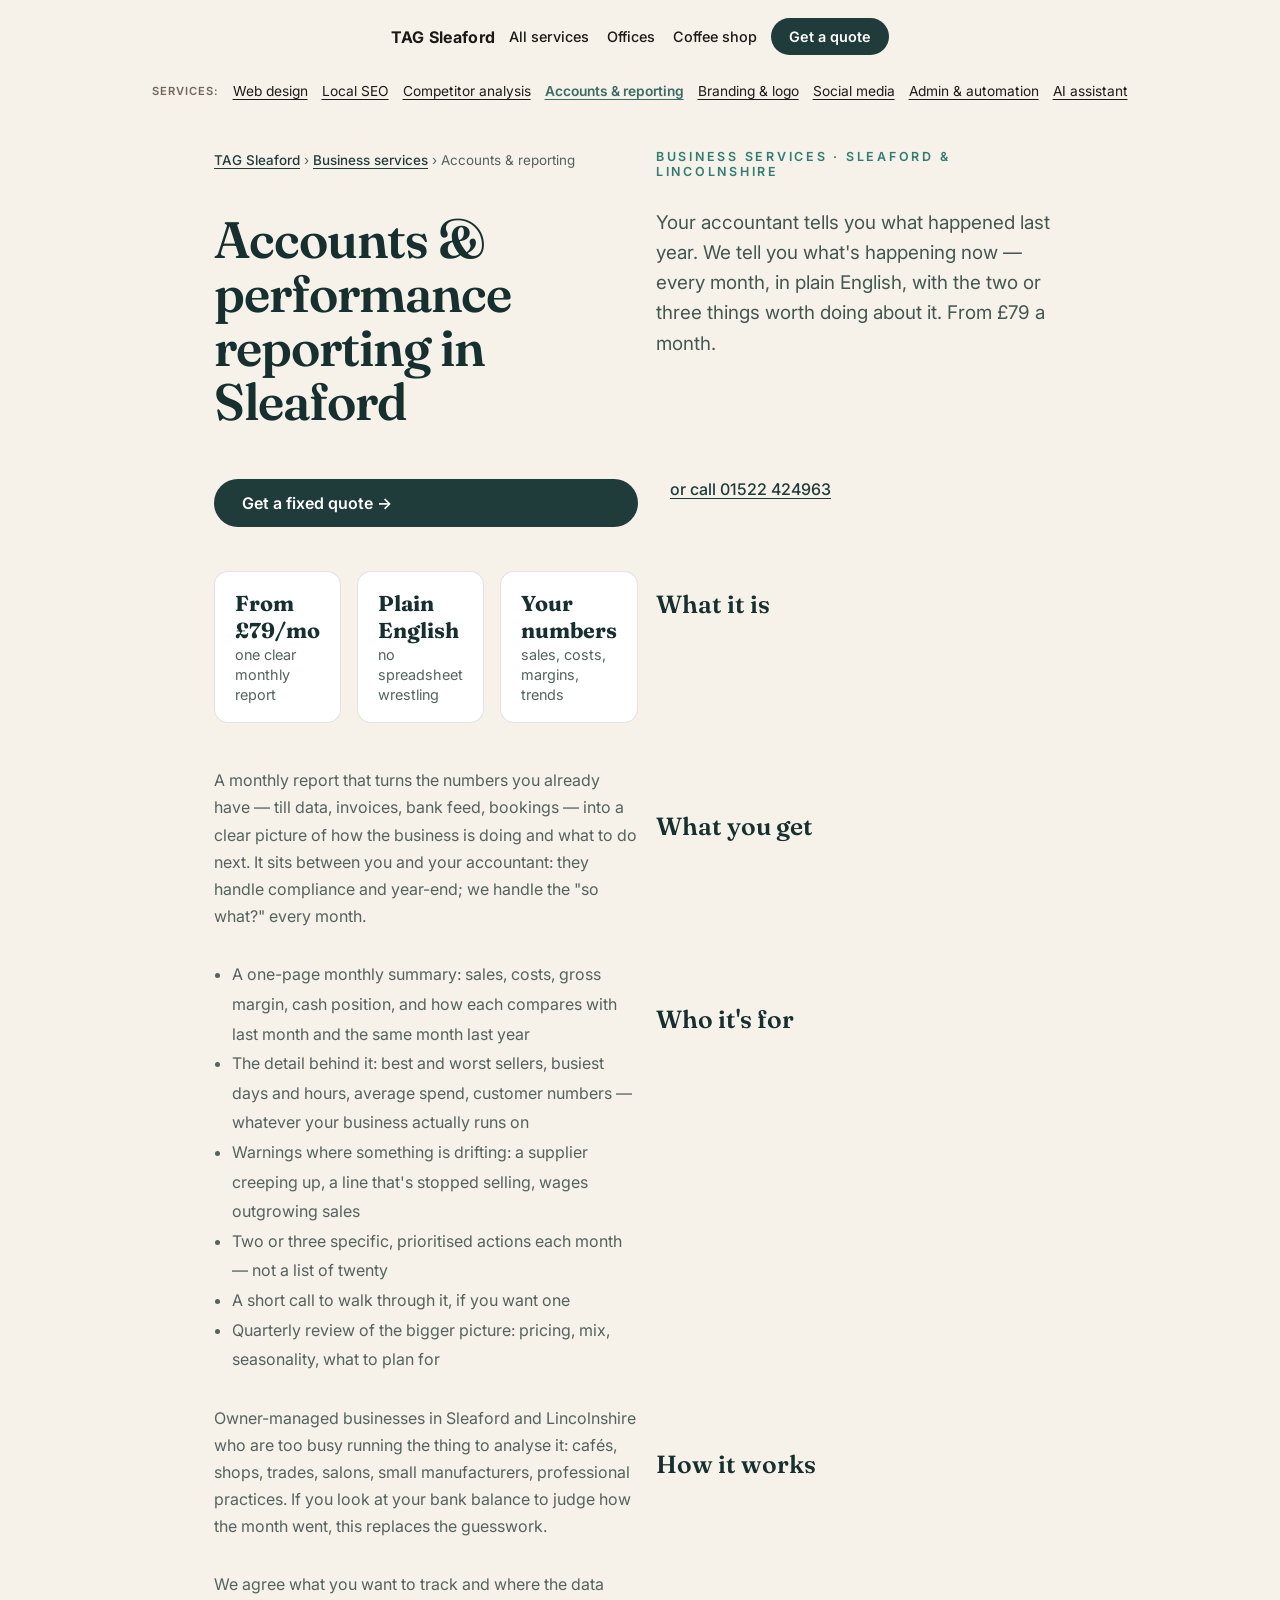
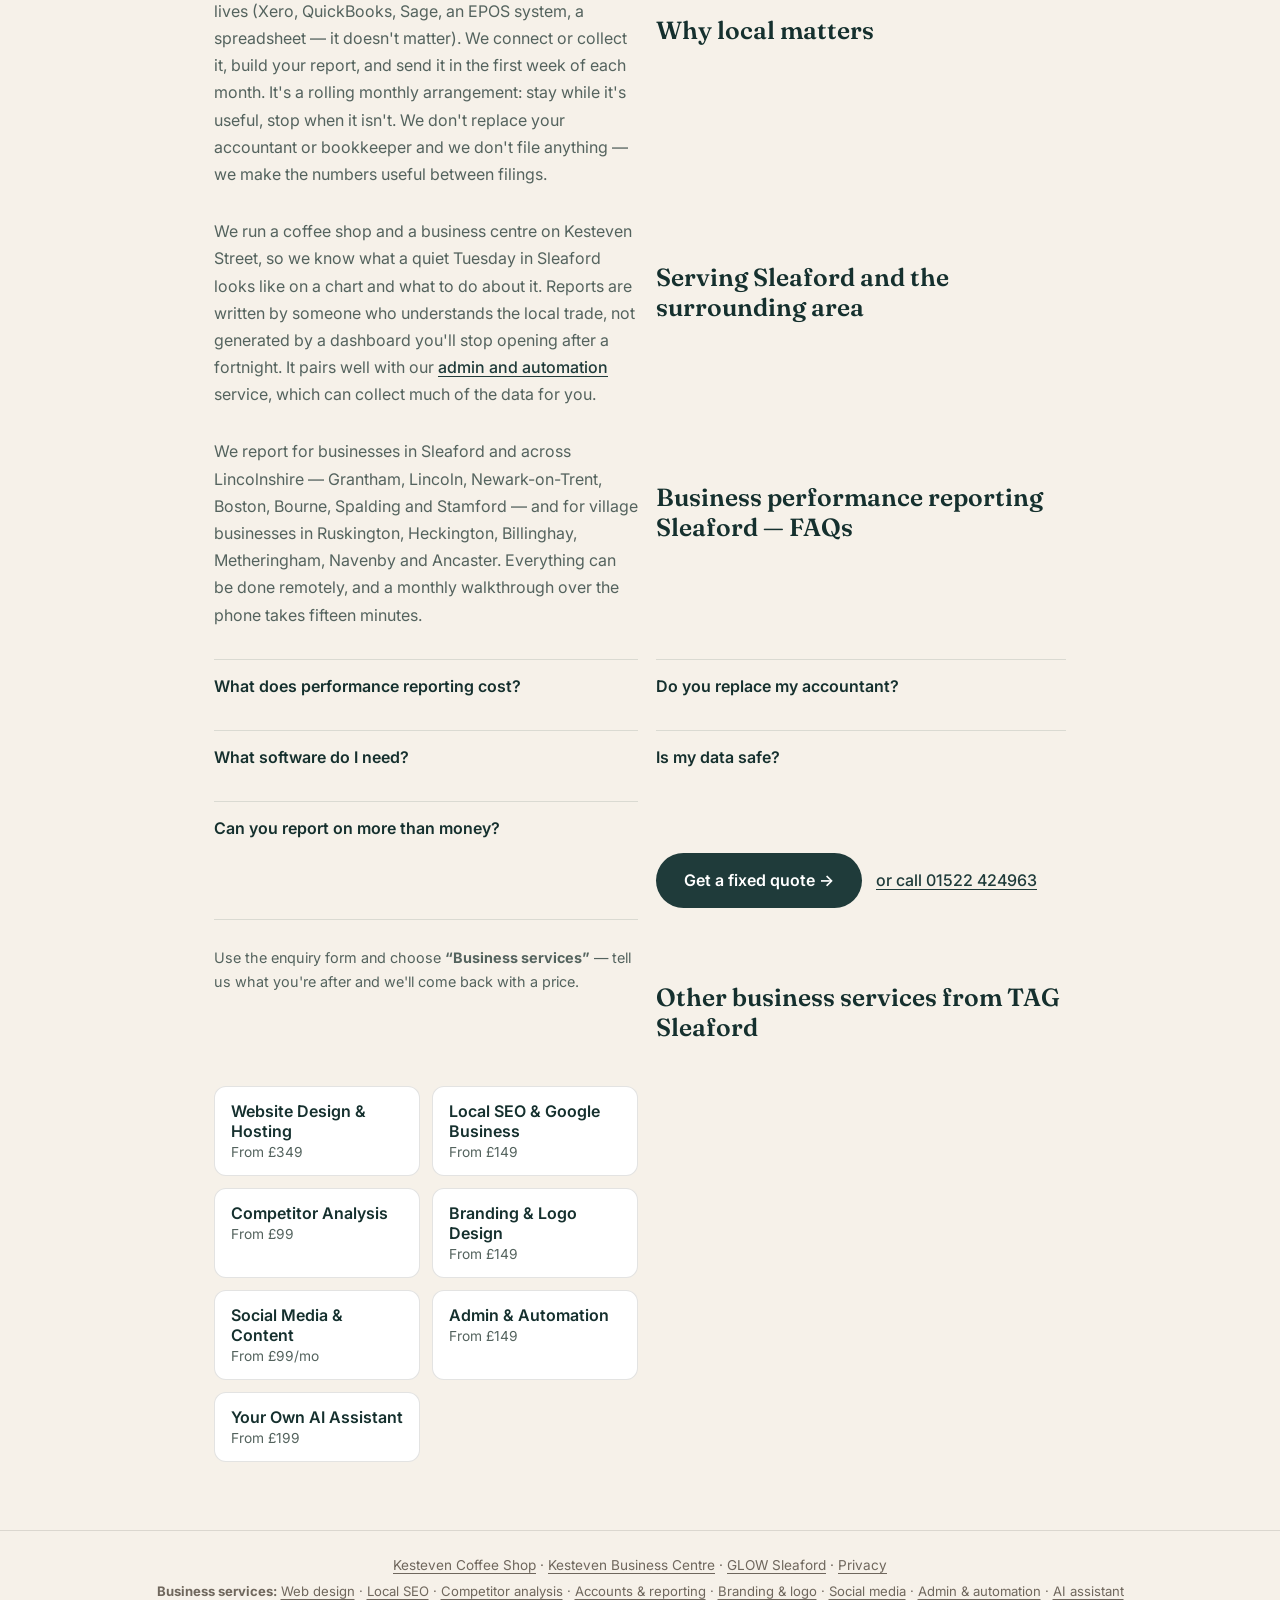
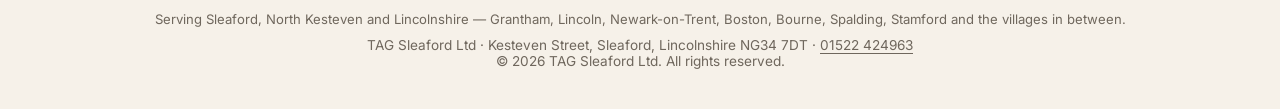
==== accounts-reporting-sleaford.html @ 597adbf2 "Add Accounts & Performance Reporting landing page (Sleaford)" ====
<!DOCTYPE html>
<html lang="en">
<head>
<meta charset="UTF-8">
<meta name="viewport" content="width=device-width, initial-scale=1.0">
<title>Accounts &amp; Performance Reporting for Sleaford Businesses | From £79/mo | TAG Sleaford</title>
<meta name="description" content="Monthly accounts and performance reporting from £79/month for Sleaford and Lincolnshire businesses — your sales, costs and margins explained in plain English, with the moves that grow your bottom line.">
<link rel="icon" href="/favicon.svg" type="image/svg+xml">
<link rel="canonical" href="https://tagsleaford.com/accounts-reporting-sleaford.html">
<meta name="robots" content="index,follow,max-image-preview:large">
<meta name="author" content="TAG Sleaford">
<meta name="geo.region" content="GB-LIN">
<meta name="geo.placename" content="Sleaford, Lincolnshire">
<meta name="geo.position" content="53.0082741;-0.3950016">
<meta name="ICBM" content="53.0082741, -0.3950016">
<meta property="og:type" content="website">
<meta property="og:site_name" content="TAG Sleaford">
<meta property="og:title" content="Accounts &amp; Performance Reporting for Sleaford Businesses | From £79/mo | TAG Sleaford">
<meta property="og:description" content="Monthly accounts and performance reporting from £79/month for Sleaford and Lincolnshire businesses — your sales, costs and margins explained in plain English, with the moves that grow your bottom line.">
<meta property="og:url" content="https://tagsleaford.com/accounts-reporting-sleaford.html">
<meta property="og:image" content="https://centre.tagsleaford.com/kbc-exterior.webp">
<meta property="og:locale" content="en_GB">
<meta name="twitter:card" content="summary_large_image">
<meta name="twitter:title" content="Accounts &amp; Performance Reporting for Sleaford Businesses | From £79/mo | TAG Sleaford">
<meta name="twitter:description" content="Monthly accounts and performance reporting from £79/month for Sleaford and Lincolnshire businesses — your sales, costs and margins explained in plain English, with the moves that grow your bottom line.">
<meta name="twitter:image" content="https://centre.tagsleaford.com/kbc-exterior.webp">
<link rel="preconnect" href="https://fonts.googleapis.com">
<link rel="preconnect" href="https://fonts.gstatic.com" crossorigin>
<link href="https://fonts.googleapis.com/css2?family=Fraunces:opsz,wght@9..144,400;9..144,500;9..144,600&family=Inter:wght@400;500;600&display=swap" rel="stylesheet">
<style>
  :root{
    --ink:#1c1a17;
    --muted:#6f675d;
    --paper:#f6f1e9;
    --line:rgba(28,26,23,.12);
    --coffee-1:#8a5230;
    --coffee-2:#bd7b46;
    --centre-1:#1f3b3a;
    --centre-2:#3a6b66;
    --radius:18px;
  }
  *{box-sizing:border-box;margin:0;padding:0}
  html{scroll-behavior:smooth}
  body{
    font-family:"Inter",system-ui,sans-serif;
    color:var(--ink);
    background:var(--paper);
    min-height:100vh;
    display:flex;
    flex-direction:column;
    -webkit-font-smoothing:antialiased;
  }
  a{color:inherit;text-decoration:none}

  header{
    text-align:center;
    padding:54px 24px 30px;
  }
  .wordmark{
    font-family:"Fraunces",serif;
    font-weight:500;
    letter-spacing:.16em;
    font-size:14px;
    text-transform:uppercase;
    color:var(--muted);
  }
  header h1{
    font-family:"Fraunces",serif;
    font-weight:600;
    font-size:clamp(2.4rem,6vw,4.2rem);
    line-height:1.02;
    margin:14px 0 16px;
    letter-spacing:-.02em;
  }
  header p{
    max-width:560px;
    margin:0 auto;
    color:var(--muted);
    font-size:1.05rem;
    line-height:1.6;
  }

  main{
    flex:1;
    display:grid;
    grid-template-columns:1fr 1fr;
    gap:18px;
    max-width:1080px;
    width:100%;
    margin:34px auto 0;
    padding:0 24px 24px;
  }
  .card{
    position:relative;
    border-radius:var(--radius);
    overflow:hidden;
    min-height:460px;
    display:flex;
    flex-direction:column;
    justify-content:flex-end;
    padding:34px;
    color:#fff;
    isolation:isolate;
    transition:transform .35s cubic-bezier(.2,.8,.2,1), box-shadow .35s;
    box-shadow:0 12px 30px -18px rgba(0,0,0,.5);
  }
  .card::before{
    content:"";
    position:absolute;inset:0;z-index:-2;
    transition:transform .6s cubic-bezier(.2,.8,.2,1);
  }
  .card::after{
    content:"";
    position:absolute;inset:0;z-index:-1;
    background:linear-gradient(180deg,rgba(0,0,0,.05) 0%,rgba(0,0,0,.55) 100%);
  }
  .card.coffee::before{background:radial-gradient(120% 120% at 20% 10%,var(--coffee-2),var(--coffee-1) 55%,#5e371f 100%);}
  .card.centre::before{background:radial-gradient(120% 120% at 80% 10%,var(--centre-2),var(--centre-1) 60%,#142625 100%);}
  .card:hover{transform:translateY(-6px);box-shadow:0 26px 50px -22px rgba(0,0,0,.6);}
  .card:hover::before{transform:scale(1.06);}

  .tag{
    font-size:12px;letter-spacing:.18em;text-transform:uppercase;
    opacity:.85;margin-bottom:12px;font-weight:600;
  }
  .card h2{
    font-family:"Fraunces",serif;
    font-weight:600;
    font-size:clamp(1.7rem,3vw,2.3rem);
    line-height:1.05;
    margin-bottom:10px;
  }
  .card p{
    font-size:1rem;line-height:1.55;opacity:.92;max-width:34ch;margin-bottom:22px;
  }
  .go{
    display:inline-flex;align-items:center;gap:10px;
    font-weight:600;font-size:.95rem;
    padding:13px 22px;border-radius:999px;
    background:rgba(255,255,255,.16);
    border:1px solid rgba(255,255,255,.32);
    backdrop-filter:blur(6px);
    align-self:flex-start;
    transition:background .25s,gap .25s;
  }
  .card:hover .go{background:rgba(255,255,255,.26);gap:16px;}
  .go svg{width:16px;height:16px}

  .icon{
    position:absolute;top:30px;left:34px;z-index:3;
    width:42px;height:42px;opacity:.92;
  }
  .card .tag,.card h2,.card p,.card .go{position:relative;z-index:2}
  .scene{position:absolute;left:0;right:0;top:18px;width:100%;height:66%;z-index:1;opacity:.16;pointer-events:none}
  .card:hover .scene{opacity:.22;transition:opacity .35s}

  footer{
    text-align:center;
    padding:26px 24px 40px;
    color:var(--muted);
    font-size:.85rem;
    border-top:1px solid var(--line);
    margin-top:8px;
  }
  footer a{text-decoration:underline;text-underline-offset:3px}

  @media(max-width:720px){
    main{grid-template-columns:1fr;}
    .card{min-height:340px;}
    header{padding:42px 22px 18px;}
  }
.services{padding:62px 24px 26px;border-top:1px solid var(--line)}.svc-wrap{max-width:1080px;margin:0 auto;text-align:center}.svc-eyebrow{font-family:"Inter",sans-serif;font-size:.72rem;letter-spacing:.22em;text-transform:uppercase;color:var(--centre-2);font-weight:600}.svc-h2{font-family:"Fraunces",serif;font-weight:600;font-size:clamp(1.8rem,4vw,2.6rem);color:var(--ink);margin:10px 0 14px;letter-spacing:-.01em}.svc-lead{max-width:640px;margin:0 auto 38px;color:var(--muted);font-size:1.02rem;line-height:1.6}.svc-grid{display:grid;grid-template-columns:repeat(2,1fr);gap:18px;text-align:left}.svc{background:#fff;border:1px solid var(--line);border-radius:14px;padding:26px 24px;transition:transform .25s,box-shadow .25s}.svc:hover{transform:translateY(-4px);box-shadow:0 18px 34px -22px rgba(28,26,23,.4)}.svc-ic{display:inline-flex;width:42px;height:42px;align-items:center;justify-content:center;border-radius:11px;background:var(--paper);color:var(--centre-1);margin-bottom:12px}.svc-ic svg{width:22px;height:22px}.svc h3{font-family:"Fraunces",serif;font-weight:600;font-size:1.1rem;color:var(--ink);margin-bottom:6px;line-height:1.2}.svc p{color:var(--muted);font-size:.94rem;line-height:1.62}.svc-price{display:inline-block;font-weight:600;font-size:.9rem;color:var(--centre-1);background:var(--paper);border-radius:999px;padding:3px 12px;margin:0 0 10px}.svc-cta{display:inline-flex;align-items:center;gap:10px;margin-top:36px;padding:14px 28px;border-radius:999px;background:var(--centre-1);color:#fff;font-weight:600;font-size:.98rem;font-family:"Inter",sans-serif;text-decoration:none;transition:background .25s,gap .25s}.svc-cta svg{width:16px;height:16px}.svc-cta:hover{background:var(--centre-2);gap:15px}@media(max-width:760px){.svc-grid{grid-template-columns:1fr}}
a:focus-visible{outline:3px solid var(--coffee-2);outline-offset:3px;border-radius:6px}
@media(prefers-reduced-motion:reduce){*,*::before,*::after{transition:none!important;animation:none!important}html{scroll-behavior:auto}}</style>
<style>
.wd-bar{display:flex;justify-content:space-between;align-items:center;gap:14px;padding:18px 24px;max-width:1080px;margin:0 auto}
.wd-bar a.home{font-weight:700;color:var(--ink,#1a1a1a);text-decoration:none;letter-spacing:.02em}
.wd-bar .wd-links{display:flex;gap:18px;font-size:.9rem;font-weight:500}
.wd-bar a.enq{background:#1f3b3a;color:#fff;padding:10px 18px;border-radius:24px;text-decoration:none;font-weight:600;font-size:.9rem;white-space:nowrap}
.wd{max-width:900px;margin:0 auto;padding:40px 24px 60px}
.wd .eyebrow{font-size:.78rem;letter-spacing:.22em;text-transform:uppercase;color:#2f7d72;font-weight:600}
.wd h1{font-family:"Fraunces",serif;font-weight:600;font-size:clamp(2.1rem,5vw,3.2rem);line-height:1.06;margin:.3rem 0 .6rem;color:#15302e;letter-spacing:-.02em}
.wd .lead{font-size:1.18rem;line-height:1.6;color:#42574f;max-width:720px}
.wd h2{font-family:"Fraunces",serif;font-weight:600;margin:44px 0 10px;font-size:1.55rem;color:#15302e}
.wd p{color:#54635e;line-height:1.7;margin-bottom:12px}
.wd ul{color:#54635e;line-height:1.85;padding-left:1.1rem;margin-bottom:12px}
.wd a:not(.cta):not(.other){text-decoration:underline;text-underline-offset:3px;color:#1f3b3a;font-weight:500}
.wd .cta{display:inline-block;margin-top:22px;background:#1f3b3a;color:#fff;padding:14px 28px;border-radius:30px;font-weight:600;text-decoration:none}
.wd .cta:hover{background:#3a6b66}
.wd .call{display:inline-block;margin:22px 0 0 14px;font-weight:600;color:#15302e}
.wd .facts{display:grid;grid-template-columns:repeat(3,1fr);gap:16px;margin:26px 0}
.wd .fact{background:#fff;border:1px solid var(--line);border-radius:14px;padding:18px 20px}
.wd .fact b{display:block;font-size:1.35rem;color:#15302e;font-family:"Fraunces",serif}
.wd .fact span{color:#54635e;font-size:.9rem}
.wd details{border-top:1px solid rgba(20,50,45,.12);padding:16px 0}
.wd details:last-of-type{border-bottom:1px solid rgba(20,50,45,.12)}
.wd summary{cursor:pointer;font-weight:600;color:#15302e;list-style:none}
.wd summary::-webkit-details-marker{display:none}
.wd details p{margin:10px 0 0}
.wd .others{display:grid;grid-template-columns:repeat(2,1fr);gap:12px;margin-top:16px}
.wd .other{display:block;background:#fff;border:1px solid var(--line);border-radius:12px;padding:14px 16px;text-decoration:none;color:#15302e}
.wd .other b{display:block;font-weight:600}
.wd .other span{font-size:.86rem;color:#54635e}
.wd .other:hover{border-color:#3a6b66}
.wd .crumbs{font-size:.84rem;color:#54635e;margin-bottom:18px}
.wd .crumbs a{text-decoration:underline;text-underline-offset:3px}
@media(max-width:640px){.wd .facts{grid-template-columns:1fr}.wd .others{grid-template-columns:1fr}.wd-bar .wd-links{display:none}}
</style>
<style>
.svc-nav{display:flex;flex-wrap:wrap;gap:6px 14px;justify-content:center;align-items:center;max-width:1080px;margin:0 auto;padding:10px 24px;font-size:.86rem;color:var(--muted)}
.svc-nav span{font-weight:600;letter-spacing:.08em;text-transform:uppercase;font-size:.7rem}
.svc-nav a{text-decoration:underline;text-underline-offset:3px;color:var(--ink)}
.svc-nav a[aria-current]{color:var(--centre-2);font-weight:600}
.svc-link{display:inline-block;margin-top:12px;font-weight:600;color:var(--centre-1);text-decoration:underline;text-underline-offset:3px}
.area{padding:56px 24px 20px;border-top:1px solid var(--line)}
.area-wrap{max-width:1080px;margin:0 auto;display:grid;grid-template-columns:1.1fr .9fr;gap:36px;align-items:start}
.area h2{font-family:"Fraunces",serif;font-weight:600;font-size:clamp(1.6rem,3.4vw,2.2rem);line-height:1.1;margin:10px 0 14px}
.area p{color:var(--muted);line-height:1.68;margin-bottom:12px}
.area-list{list-style:none;display:grid;grid-template-columns:1fr 1fr;gap:8px 18px;color:var(--ink);font-size:.95rem}
.area-list li::before{content:"\2192\00a0";color:var(--centre-2)}
.faq{padding:40px 24px 56px}
.faq-wrap{max-width:820px;margin:0 auto}
.faq h2{font-family:"Fraunces",serif;font-weight:600;font-size:clamp(1.6rem,3.4vw,2.2rem);line-height:1.1;margin:10px 0 18px;text-align:center}
.faq details{border-top:1px solid var(--line);padding:16px 0}
.faq details:last-of-type{border-bottom:1px solid var(--line)}
.faq summary{cursor:pointer;font-weight:600;list-style:none}
.faq summary::-webkit-details-marker{display:none}
.faq details p{margin:10px 0 0;color:var(--muted);line-height:1.66}
.serving{font-size:.82rem;margin-bottom:10px}
@media(max-width:760px){.area-wrap{grid-template-columns:1fr}.area-list{grid-template-columns:1fr}}
</style>
<script type="application/ld+json">{"@context":"https://schema.org","@type":"Service","serviceType":"Business Performance Reporting","name":"Accounts & Performance Reporting in Sleaford","url":"https://tagsleaford.com/accounts-reporting-sleaford.html","description":"Monthly accounts and performance reporting from £79/month for Sleaford and Lincolnshire businesses — your sales, costs and margins explained in plain English, with the moves that grow your bottom line.","image":"https://centre.tagsleaford.com/kbc-exterior.webp","provider":{"@type":"ProfessionalService","name":"TAG Sleaford","url":"https://tagsleaford.com/","telephone":"+441522424963","address":{"@type":"PostalAddress","streetAddress":"Kesteven Street","addressLocality":"Sleaford","addressRegion":"Lincolnshire","postalCode":"NG34 7DT","addressCountry":"GB"}},"areaServed":[{"@type":"City","name":"Sleaford"},{"@type":"City","name":"Grantham"},{"@type":"City","name":"Lincoln"},{"@type":"City","name":"Newark-on-Trent"},{"@type":"City","name":"Boston"},{"@type":"City","name":"Bourne"},{"@type":"City","name":"Spalding"},{"@type":"City","name":"Stamford"},{"@type":"Place","name":"Ruskington"},{"@type":"Place","name":"Heckington"},{"@type":"Place","name":"Billinghay"},{"@type":"Place","name":"Metheringham"},{"@type":"Place","name":"Navenby"},{"@type":"Place","name":"Ancaster"},{"@type":"AdministrativeArea","name":"North Kesteven"},{"@type":"AdministrativeArea","name":"Lincolnshire"}],"offers":{"@type":"Offer","price":"79","priceCurrency":"GBP","priceSpecification":{"@type":"PriceSpecification","minPrice":"79","priceCurrency":"GBP"},"url":"https://centre.tagsleaford.com/#enquire"}}</script>
<script type="application/ld+json">{"@context":"https://schema.org","@type":"BreadcrumbList","itemListElement":[{"@type":"ListItem","position":1,"name":"TAG Sleaford","item":"https://tagsleaford.com/"},{"@type":"ListItem","position":2,"name":"Business services","item":"https://tagsleaford.com/#services"},{"@type":"ListItem","position":3,"name":"Accounts & performance reporting in Sleaford","item":"https://tagsleaford.com/accounts-reporting-sleaford.html"}]}</script>
<script type="application/ld+json">{"@context":"https://schema.org","@type":"FAQPage","mainEntity":[{"@type":"Question","name":"What does performance reporting cost?","acceptedAnswer":{"@type":"Answer","text":"From £79 a month for a monthly report and a short walkthrough. More complex businesses — multiple sites, lots of product lines, several data sources — are quoted individually. No long contract; it's month to month."}},{"@type":"Question","name":"Do you replace my accountant?","acceptedAnswer":{"@type":"Answer","text":"No. Your accountant handles bookkeeping, tax and year-end. We take the numbers that already exist and make them useful every month, so you can make decisions before the year is over."}},{"@type":"Question","name":"What software do I need?","acceptedAnswer":{"@type":"Answer","text":"Whatever you already use. We work with Xero, QuickBooks, Sage, most EPOS and booking systems, and plain spreadsheets."}},{"@type":"Question","name":"Is my data safe?","acceptedAnswer":{"@type":"Answer","text":"We only access what we need, with your permission, and we never share it. You can revoke access at any time."}},{"@type":"Question","name":"Can you report on more than money?","acceptedAnswer":{"@type":"Answer","text":"Yes — footfall, bookings, website enquiries, reviews, social reach, staff hours: if it drives the business, it can go in the report."}}]}</script>
</head>
<body>
  <header class="wd-bar"><a class="home" href="/">TAG Sleaford</a><div class="wd-links"><a href="/#services">All services</a><a href="https://centre.tagsleaford.com">Offices</a><a href="https://coffee.tagsleaford.com">Coffee shop</a></div><a class="enq" href="https://centre.tagsleaford.com/#enquire">Get a quote</a></header>
  <nav class="svc-nav" aria-label="Business services"><span>Services:</span><a href="web-design-sleaford.html">Web design</a><a href="local-seo-sleaford.html">Local SEO</a><a href="competitor-analysis-sleaford.html">Competitor analysis</a><a href="accounts-reporting-sleaford.html" aria-current="page">Accounts &amp; reporting</a><a href="branding-logo-design-sleaford.html">Branding &amp; logo</a><a href="social-media-sleaford.html">Social media</a><a href="admin-automation-sleaford.html">Admin &amp; automation</a><a href="ai-assistant-sleaford.html">AI assistant</a></nav>
  <main class="wd">
    <p class="crumbs"><a href="/">TAG Sleaford</a> &rsaquo; <a href="/#services">Business services</a> &rsaquo; Accounts &amp; reporting</p>
    <span class="eyebrow">Business services &middot; Sleaford &amp; Lincolnshire</span>
    <h1>Accounts &amp; performance reporting in Sleaford</h1>
    <p class="lead">Your accountant tells you what happened last year. We tell you what's happening now — every month, in plain English, with the two or three things worth doing about it. From £79 a month.</p>
    <a class="cta" href="https://centre.tagsleaford.com/#enquire">Get a fixed quote &rarr;</a><a class="call" href="tel:+441522424963">or call 01522 424963</a>
    <div class="facts"><div class="fact"><b>From £79/mo</b><span>one clear monthly report</span></div><div class="fact"><b>Plain English</b><span>no spreadsheet wrestling</span></div><div class="fact"><b>Your numbers</b><span>sales, costs, margins, trends</span></div></div>

<h2>What it is</h2>
<p>A monthly report that turns the numbers you already have — till data, invoices, bank feed, bookings — into a clear picture of how the business is doing and what to do next. It sits between you and your accountant: they handle compliance and year-end; we handle the "so what?" every month.</p>
<h2>What you get</h2>
<ul>
<li>A one-page monthly summary: sales, costs, gross margin, cash position, and how each compares with last month and the same month last year</li>
<li>The detail behind it: best and worst sellers, busiest days and hours, average spend, customer numbers — whatever your business actually runs on</li>
<li>Warnings where something is drifting: a supplier creeping up, a line that's stopped selling, wages outgrowing sales</li>
<li>Two or three specific, prioritised actions each month — not a list of twenty</li>
<li>A short call to walk through it, if you want one</li>
<li>Quarterly review of the bigger picture: pricing, mix, seasonality, what to plan for</li>
</ul>
<h2>Who it's for</h2>
<p>Owner-managed businesses in Sleaford and Lincolnshire who are too busy running the thing to analyse it: cafés, shops, trades, salons, small manufacturers, professional practices. If you look at your bank balance to judge how the month went, this replaces the guesswork.</p>
<h2>How it works</h2>
<p>We agree what you want to track and where the data lives (Xero, QuickBooks, Sage, an EPOS system, a spreadsheet — it doesn't matter). We connect or collect it, build your report, and send it in the first week of each month. It's a rolling monthly arrangement: stay while it's useful, stop when it isn't. We don't replace your accountant or bookkeeper and we don't file anything — we make the numbers useful between filings.</p>
<h2>Why local matters</h2>
<p>We run a coffee shop and a business centre on Kesteven Street, so we know what a quiet Tuesday in Sleaford looks like on a chart and what to do about it. Reports are written by someone who understands the local trade, not generated by a dashboard you'll stop opening after a fortnight. It pairs well with our <a href="admin-automation-sleaford.html">admin and automation</a> service, which can collect much of the data for you.</p>

    <h2>Serving Sleaford and the surrounding area</h2>
    <p>We report for businesses in Sleaford and across Lincolnshire — Grantham, Lincoln, Newark-on-Trent, Boston, Bourne, Spalding and Stamford — and for village businesses in Ruskington, Heckington, Billinghay, Metheringham, Navenby and Ancaster. Everything can be done remotely, and a monthly walkthrough over the phone takes fifteen minutes.</p>
    <h2>Business performance reporting Sleaford &mdash; FAQs</h2>
    <details><summary>What does performance reporting cost?</summary><p>From £79 a month for a monthly report and a short walkthrough. More complex businesses — multiple sites, lots of product lines, several data sources — are quoted individually. No long contract; it's month to month.</p></details><details><summary>Do you replace my accountant?</summary><p>No. Your accountant handles bookkeeping, tax and year-end. We take the numbers that already exist and make them useful every month, so you can make decisions before the year is over.</p></details><details><summary>What software do I need?</summary><p>Whatever you already use. We work with Xero, QuickBooks, Sage, most EPOS and booking systems, and plain spreadsheets.</p></details><details><summary>Is my data safe?</summary><p>We only access what we need, with your permission, and we never share it. You can revoke access at any time.</p></details><details><summary>Can you report on more than money?</summary><p>Yes — footfall, bookings, website enquiries, reviews, social reach, staff hours: if it drives the business, it can go in the report.</p></details>
    <p style="margin-top:30px"><a class="cta" href="https://centre.tagsleaford.com/#enquire">Get a fixed quote &rarr;</a><a class="call" href="tel:+441522424963">or call 01522 424963</a></p>
    <p style="margin-top:8px;font-size:.9rem">Use the enquiry form and choose <strong>&ldquo;Business services&rdquo;</strong> &mdash; tell us what you're after and we'll come back with a price.</p>
    <h2>Other business services from TAG Sleaford</h2>
    <div class="others"><a class="other" href="web-design-sleaford.html"><b>Website Design &amp; Hosting</b><span>From £349</span></a><a class="other" href="local-seo-sleaford.html"><b>Local SEO &amp; Google Business</b><span>From £149</span></a><a class="other" href="competitor-analysis-sleaford.html"><b>Competitor Analysis</b><span>From £99</span></a><a class="other" href="branding-logo-design-sleaford.html"><b>Branding &amp; Logo Design</b><span>From £149</span></a><a class="other" href="social-media-sleaford.html"><b>Social Media &amp; Content</b><span>From £99/mo</span></a><a class="other" href="admin-automation-sleaford.html"><b>Admin &amp; Automation</b><span>From £149</span></a><a class="other" href="ai-assistant-sleaford.html"><b>Your Own AI Assistant</b><span>From £199</span></a></div>
  </main>
<footer>
    <p style="margin-bottom:10px"><a href="https://coffee.tagsleaford.com">Kesteven Coffee Shop</a> &middot; <a href="https://centre.tagsleaford.com">Kesteven Business Centre</a> &middot; <a href="https://glowsleaford.com" rel="noopener">GLOW Sleaford</a> &middot; <a href="privacy.html">Privacy</a></p>
    <p style="margin-bottom:12px;font-size:.82rem"><strong>Business services:</strong> <a href="web-design-sleaford.html">Web design</a> &middot; <a href="local-seo-sleaford.html">Local SEO</a> &middot; <a href="competitor-analysis-sleaford.html">Competitor analysis</a> &middot; <a href="accounts-reporting-sleaford.html">Accounts &amp; reporting</a> &middot; <a href="branding-logo-design-sleaford.html">Branding &amp; logo</a> &middot; <a href="social-media-sleaford.html">Social media</a> &middot; <a href="admin-automation-sleaford.html">Admin &amp; automation</a> &middot; <a href="ai-assistant-sleaford.html">AI assistant</a></p>
    <p class="serving">Serving Sleaford, North Kesteven and Lincolnshire &mdash; Grantham, Lincoln, Newark-on-Trent, Boston, Bourne, Spalding, Stamford and the villages in between.</p>
    TAG Sleaford Ltd &middot; Kesteven Street, Sleaford, Lincolnshire NG34 7DT &middot; <a href="tel:+441522424963">01522 424963</a><br>
    &copy; <span id="yr"></span> TAG Sleaford Ltd. All rights reserved.
  </footer>
  <script>document.getElementById('yr').textContent=new Date().getFullYear();</script>
</body>
</html>
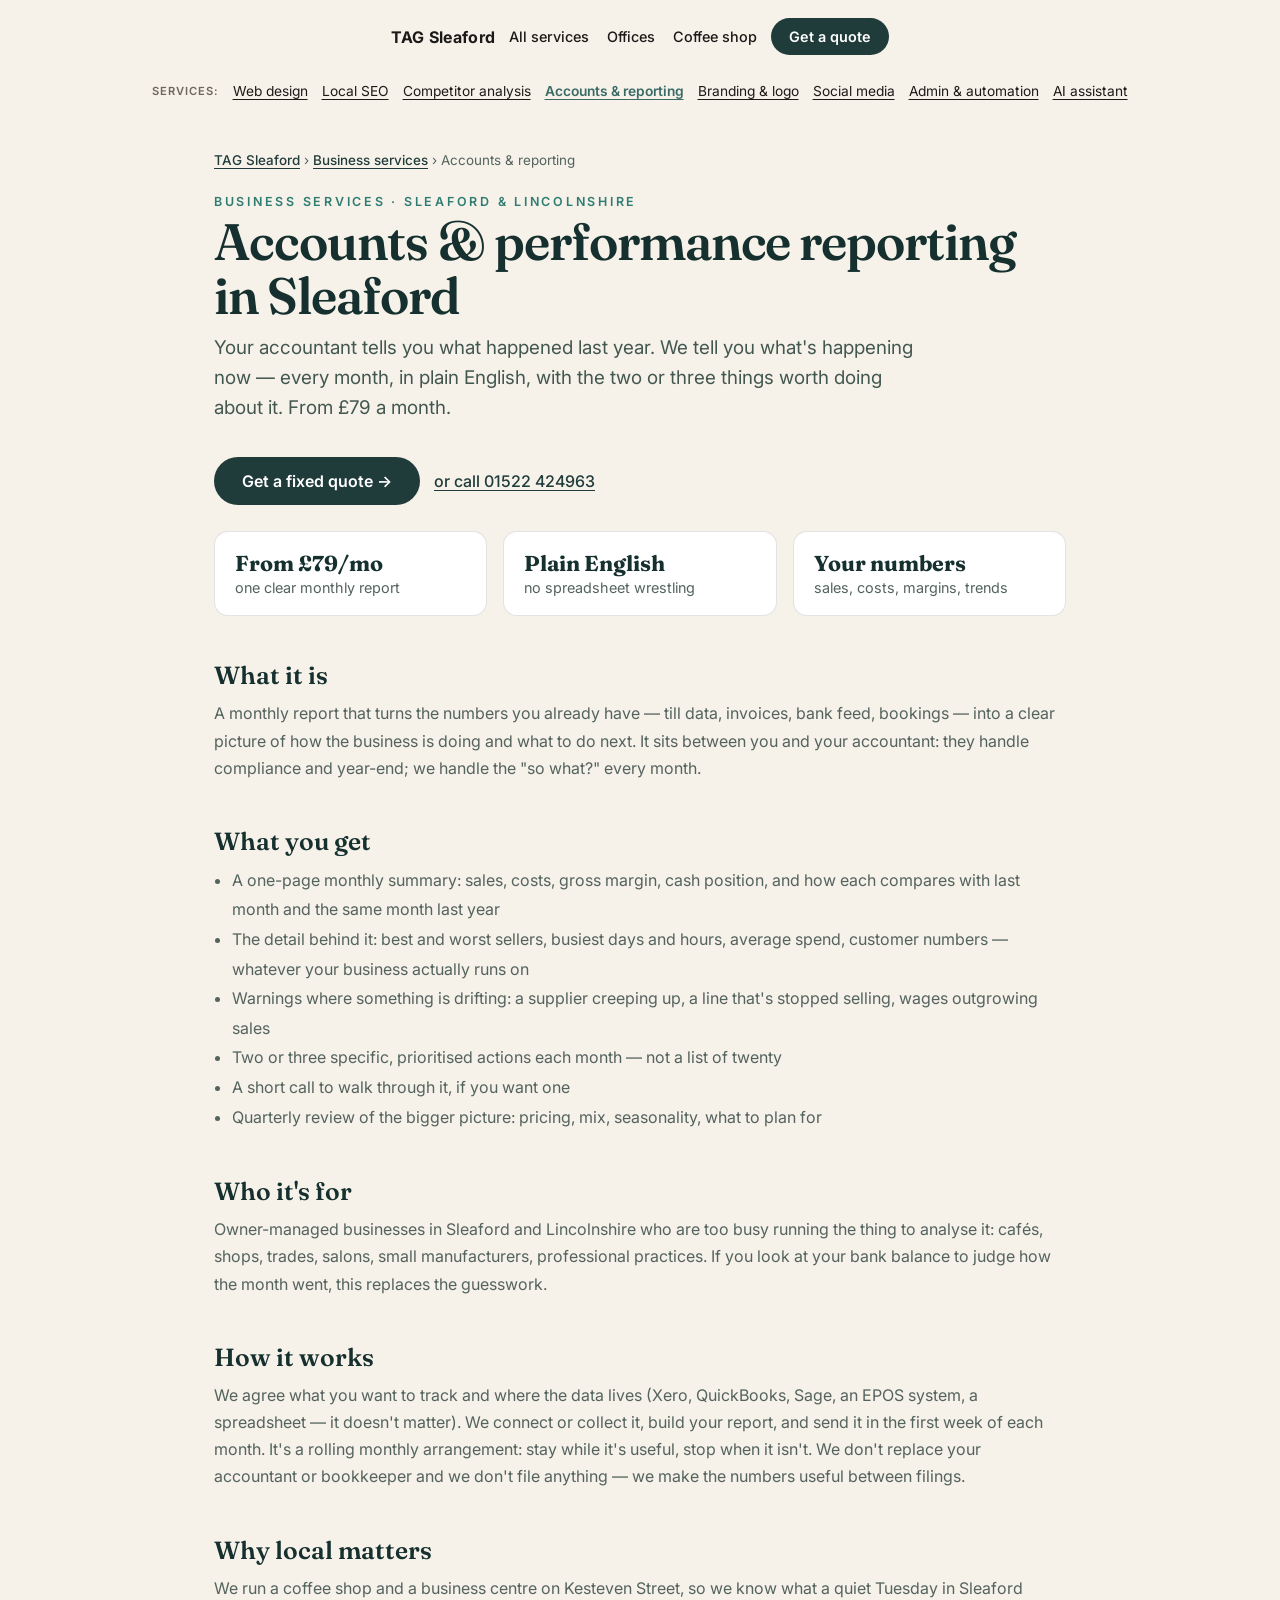
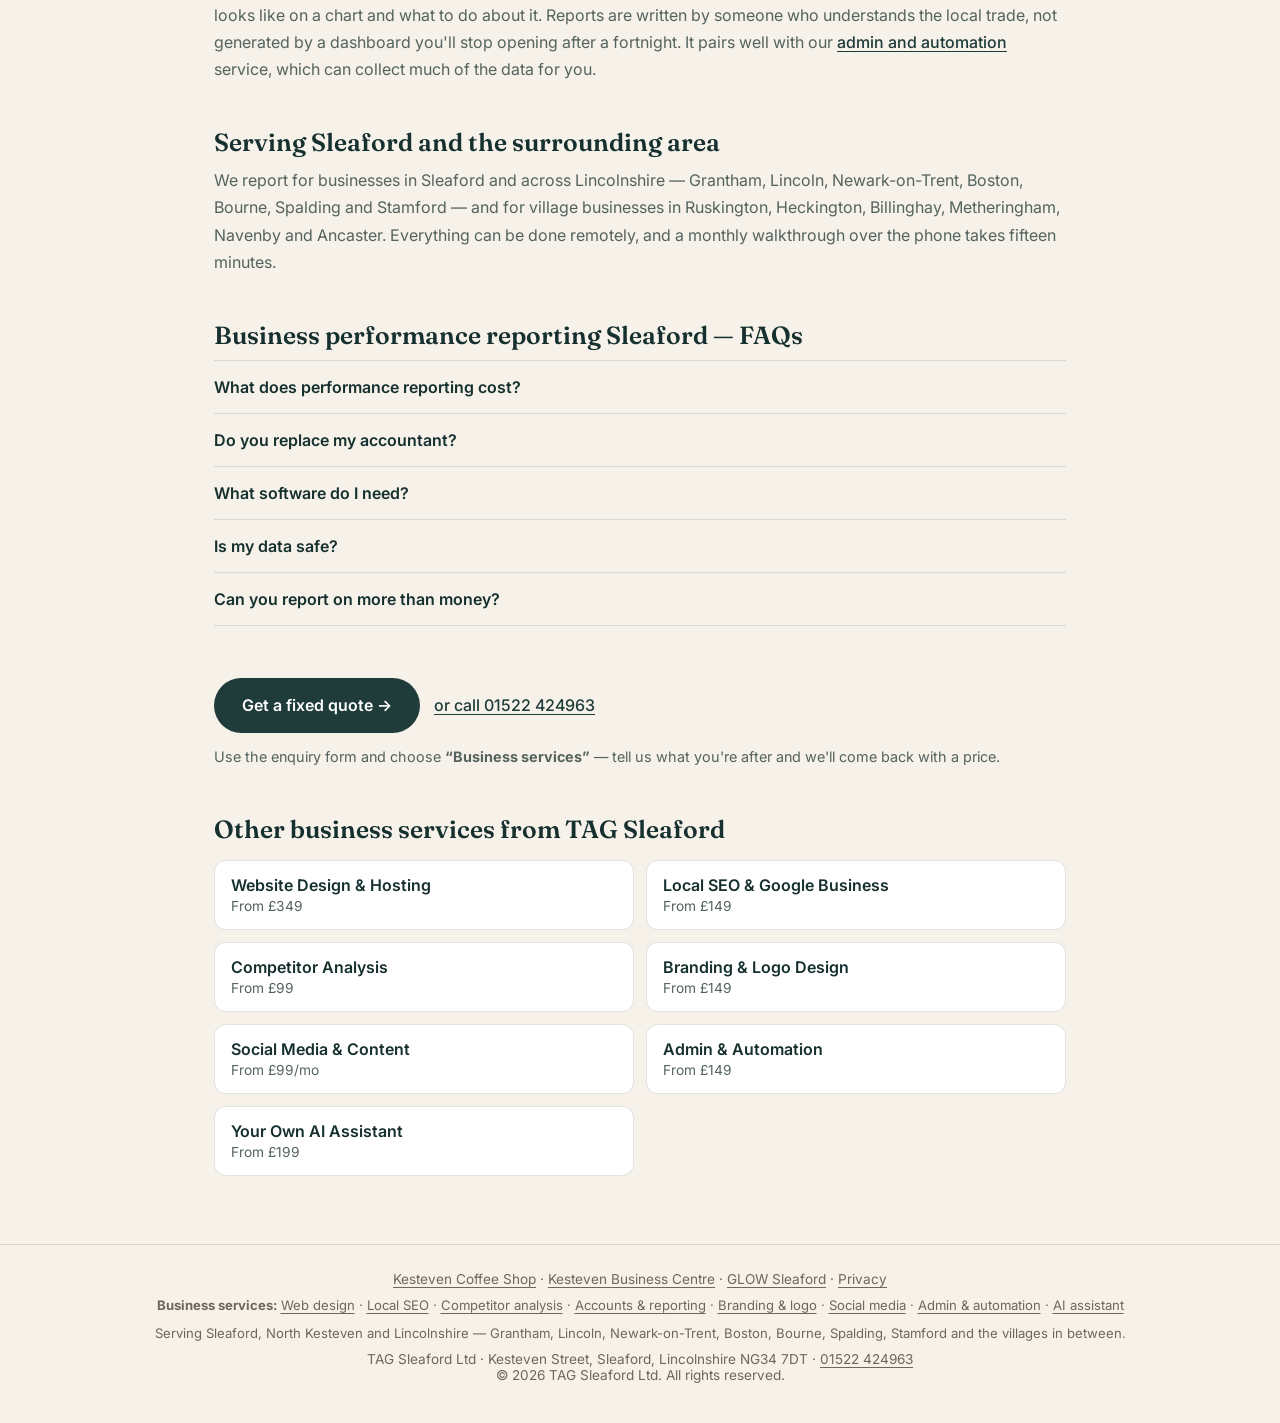
==== commit 782baa12: "Fix: service page layout override (single column)" ====
--- a/accounts-reporting-sleaford.html
+++ b/accounts-reporting-sleaford.html
@@ -173,6 +173,8 @@
 a:focus-visible{outline:3px solid var(--coffee-2);outline-offset:3px;border-radius:6px}
 @media(prefers-reduced-motion:reduce){*,*::before,*::after{transition:none!important;animation:none!important}html{scroll-behavior:auto}}</style>
 <style>
+main.wd{display:block;grid-template-columns:none;max-width:900px}
+header.wd-bar{text-align:left;padding:18px 24px}
 .wd-bar{display:flex;justify-content:space-between;align-items:center;gap:14px;padding:18px 24px;max-width:1080px;margin:0 auto}
 .wd-bar a.home{font-weight:700;color:var(--ink,#1a1a1a);text-decoration:none;letter-spacing:.02em}
 .wd-bar .wd-links{display:flex;gap:18px;font-size:.9rem;font-weight:500}
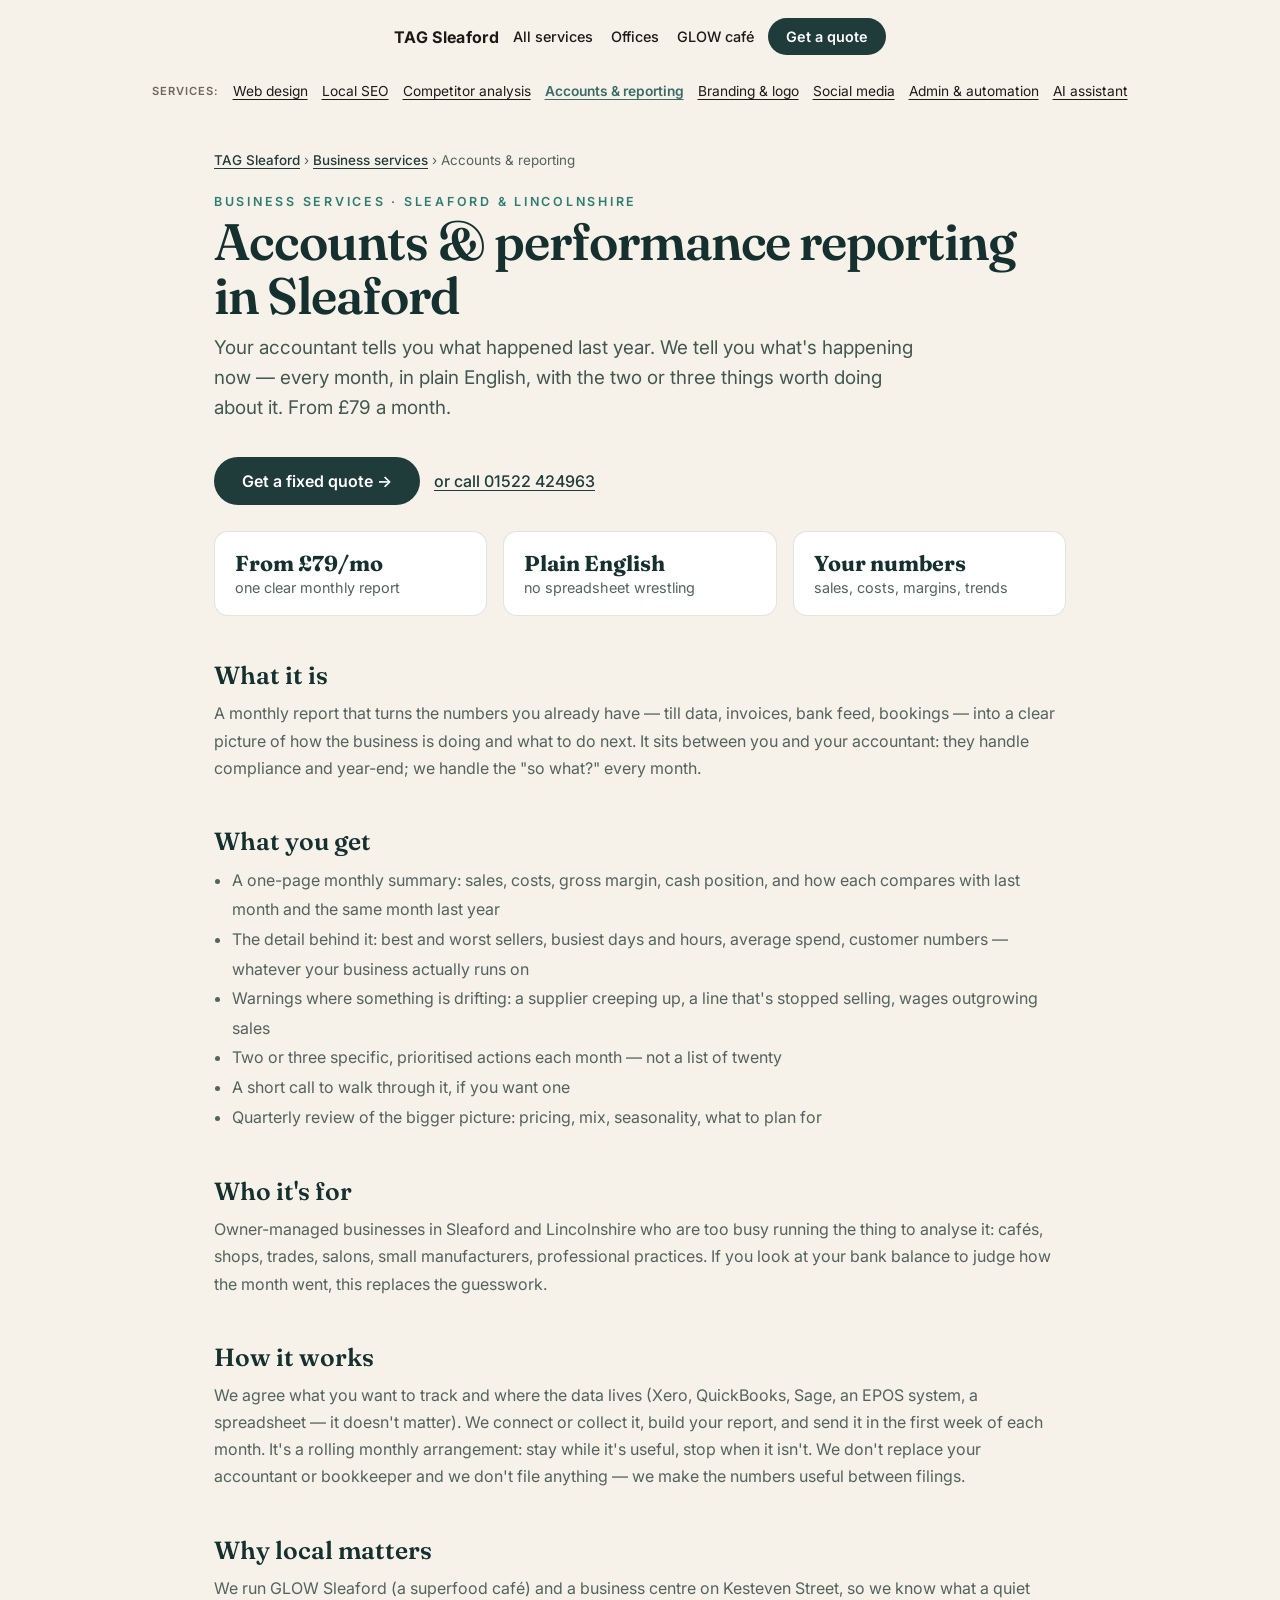
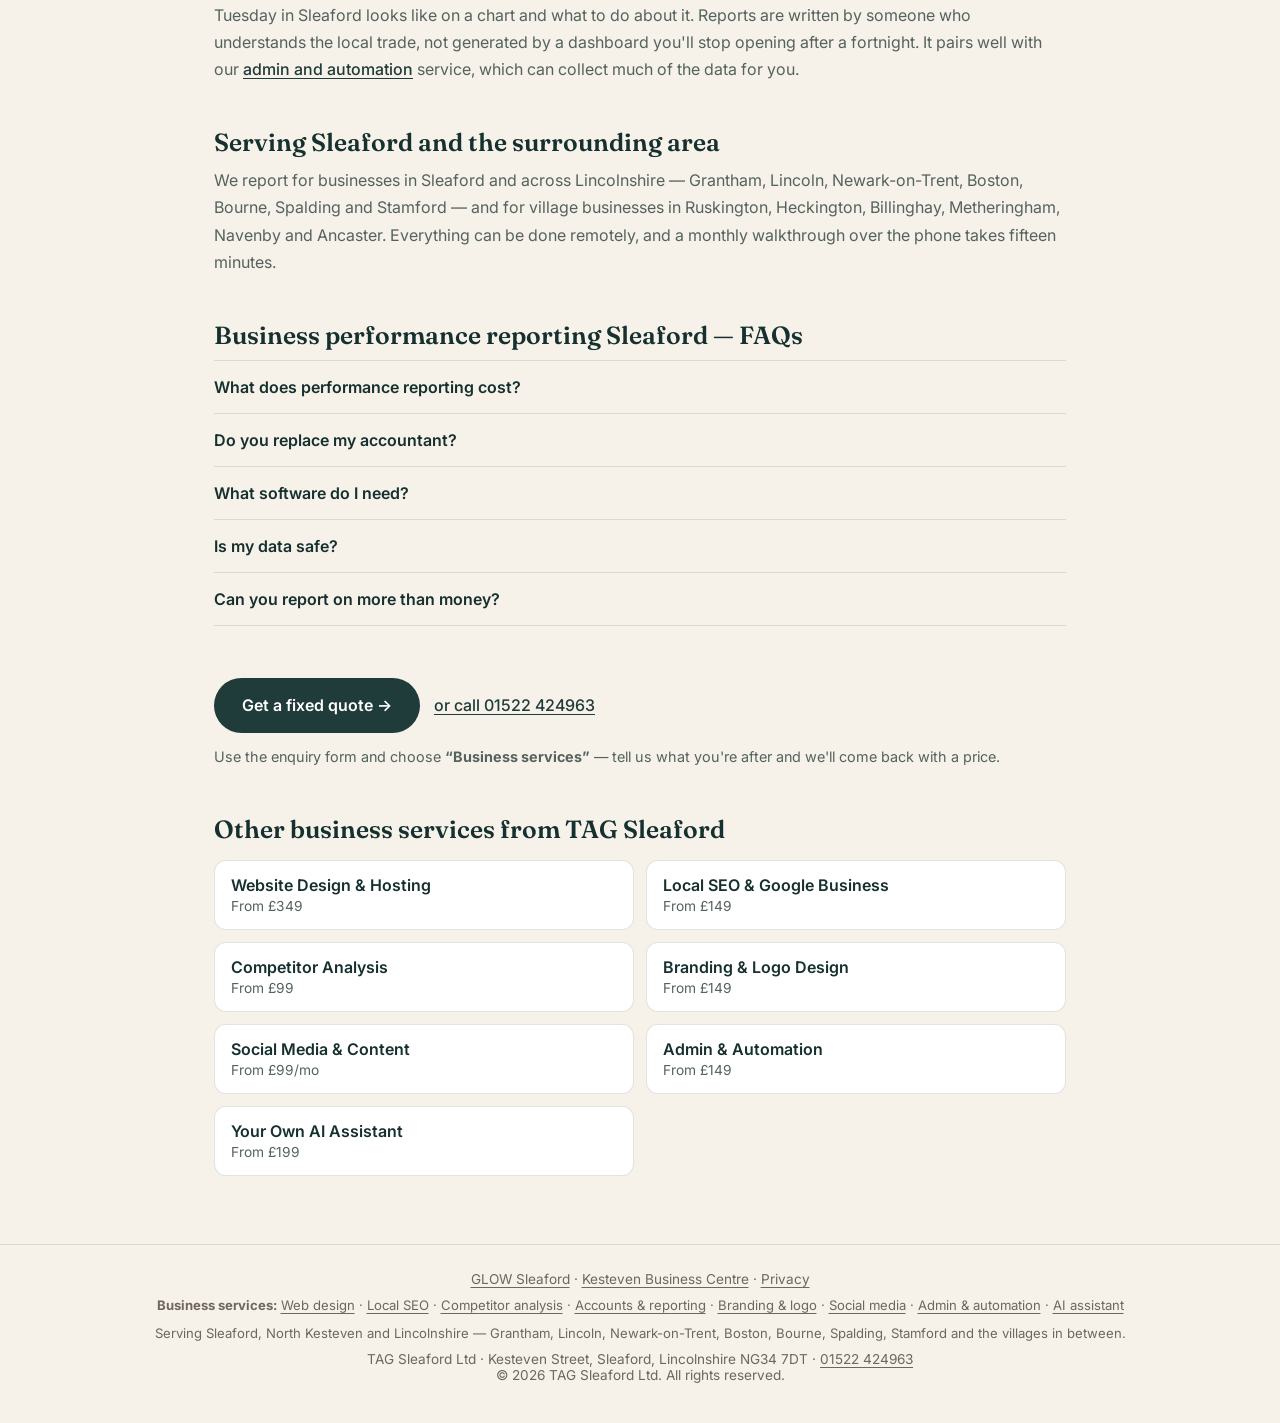
==== commit 124d4f03: "Rebrand: Kesteven Coffee Shop -> GLOW Sleaford (chooser card, meta, JSON-LD, FAQ, work strip, footer" ====
--- a/accounts-reporting-sleaford.html
+++ b/accounts-reporting-sleaford.html
@@ -27,216 +27,16 @@
 <link rel="preconnect" href="https://fonts.googleapis.com">
 <link rel="preconnect" href="https://fonts.gstatic.com" crossorigin>
 <link href="https://fonts.googleapis.com/css2?family=Fraunces:opsz,wght@9..144,400;9..144,500;9..144,600&family=Inter:wght@400;500;600&display=swap" rel="stylesheet">
-<style>
-  :root{
-    --ink:#1c1a17;
-    --muted:#6f675d;
-    --paper:#f6f1e9;
-    --line:rgba(28,26,23,.12);
-    --coffee-1:#8a5230;
-    --coffee-2:#bd7b46;
-    --centre-1:#1f3b3a;
-    --centre-2:#3a6b66;
-    --radius:18px;
-  }
-  *{box-sizing:border-box;margin:0;padding:0}
-  html{scroll-behavior:smooth}
-  body{
-    font-family:"Inter",system-ui,sans-serif;
-    color:var(--ink);
-    background:var(--paper);
-    min-height:100vh;
-    display:flex;
-    flex-direction:column;
-    -webkit-font-smoothing:antialiased;
-  }
-  a{color:inherit;text-decoration:none}
-
-  header{
-    text-align:center;
-    padding:54px 24px 30px;
-  }
-  .wordmark{
-    font-family:"Fraunces",serif;
-    font-weight:500;
-    letter-spacing:.16em;
-    font-size:14px;
-    text-transform:uppercase;
-    color:var(--muted);
-  }
-  header h1{
-    font-family:"Fraunces",serif;
-    font-weight:600;
-    font-size:clamp(2.4rem,6vw,4.2rem);
-    line-height:1.02;
-    margin:14px 0 16px;
-    letter-spacing:-.02em;
-  }
-  header p{
-    max-width:560px;
-    margin:0 auto;
-    color:var(--muted);
-    font-size:1.05rem;
-    line-height:1.6;
-  }
-
-  main{
-    flex:1;
-    display:grid;
-    grid-template-columns:1fr 1fr;
-    gap:18px;
-    max-width:1080px;
-    width:100%;
-    margin:34px auto 0;
-    padding:0 24px 24px;
-  }
-  .card{
-    position:relative;
-    border-radius:var(--radius);
-    overflow:hidden;
-    min-height:460px;
-    display:flex;
-    flex-direction:column;
-    justify-content:flex-end;
-    padding:34px;
-    color:#fff;
-    isolation:isolate;
-    transition:transform .35s cubic-bezier(.2,.8,.2,1), box-shadow .35s;
-    box-shadow:0 12px 30px -18px rgba(0,0,0,.5);
-  }
-  .card::before{
-    content:"";
-    position:absolute;inset:0;z-index:-2;
-    transition:transform .6s cubic-bezier(.2,.8,.2,1);
-  }
-  .card::after{
-    content:"";
-    position:absolute;inset:0;z-index:-1;
-    background:linear-gradient(180deg,rgba(0,0,0,.05) 0%,rgba(0,0,0,.55) 100%);
-  }
-  .card.coffee::before{background:radial-gradient(120% 120% at 20% 10%,var(--coffee-2),var(--coffee-1) 55%,#5e371f 100%);}
-  .card.centre::before{background:radial-gradient(120% 120% at 80% 10%,var(--centre-2),var(--centre-1) 60%,#142625 100%);}
-  .card:hover{transform:translateY(-6px);box-shadow:0 26px 50px -22px rgba(0,0,0,.6);}
-  .card:hover::before{transform:scale(1.06);}
-
-  .tag{
-    font-size:12px;letter-spacing:.18em;text-transform:uppercase;
-    opacity:.85;margin-bottom:12px;font-weight:600;
-  }
-  .card h2{
-    font-family:"Fraunces",serif;
-    font-weight:600;
-    font-size:clamp(1.7rem,3vw,2.3rem);
-    line-height:1.05;
-    margin-bottom:10px;
-  }
-  .card p{
-    font-size:1rem;line-height:1.55;opacity:.92;max-width:34ch;margin-bottom:22px;
-  }
-  .go{
-    display:inline-flex;align-items:center;gap:10px;
-    font-weight:600;font-size:.95rem;
-    padding:13px 22px;border-radius:999px;
-    background:rgba(255,255,255,.16);
-    border:1px solid rgba(255,255,255,.32);
-    backdrop-filter:blur(6px);
-    align-self:flex-start;
-    transition:background .25s,gap .25s;
-  }
-  .card:hover .go{background:rgba(255,255,255,.26);gap:16px;}
-  .go svg{width:16px;height:16px}
-
-  .icon{
-    position:absolute;top:30px;left:34px;z-index:3;
-    width:42px;height:42px;opacity:.92;
-  }
-  .card .tag,.card h2,.card p,.card .go{position:relative;z-index:2}
-  .scene{position:absolute;left:0;right:0;top:18px;width:100%;height:66%;z-index:1;opacity:.16;pointer-events:none}
-  .card:hover .scene{opacity:.22;transition:opacity .35s}
-
-  footer{
-    text-align:center;
-    padding:26px 24px 40px;
-    color:var(--muted);
-    font-size:.85rem;
-    border-top:1px solid var(--line);
-    margin-top:8px;
-  }
-  footer a{text-decoration:underline;text-underline-offset:3px}
-
-  @media(max-width:720px){
-    main{grid-template-columns:1fr;}
-    .card{min-height:340px;}
-    header{padding:42px 22px 18px;}
-  }
-.services{padding:62px 24px 26px;border-top:1px solid var(--line)}.svc-wrap{max-width:1080px;margin:0 auto;text-align:center}.svc-eyebrow{font-family:"Inter",sans-serif;font-size:.72rem;letter-spacing:.22em;text-transform:uppercase;color:var(--centre-2);font-weight:600}.svc-h2{font-family:"Fraunces",serif;font-weight:600;font-size:clamp(1.8rem,4vw,2.6rem);color:var(--ink);margin:10px 0 14px;letter-spacing:-.01em}.svc-lead{max-width:640px;margin:0 auto 38px;color:var(--muted);font-size:1.02rem;line-height:1.6}.svc-grid{display:grid;grid-template-columns:repeat(2,1fr);gap:18px;text-align:left}.svc{background:#fff;border:1px solid var(--line);border-radius:14px;padding:26px 24px;transition:transform .25s,box-shadow .25s}.svc:hover{transform:translateY(-4px);box-shadow:0 18px 34px -22px rgba(28,26,23,.4)}.svc-ic{display:inline-flex;width:42px;height:42px;align-items:center;justify-content:center;border-radius:11px;background:var(--paper);color:var(--centre-1);margin-bottom:12px}.svc-ic svg{width:22px;height:22px}.svc h3{font-family:"Fraunces",serif;font-weight:600;font-size:1.1rem;color:var(--ink);margin-bottom:6px;line-height:1.2}.svc p{color:var(--muted);font-size:.94rem;line-height:1.62}.svc-price{display:inline-block;font-weight:600;font-size:.9rem;color:var(--centre-1);background:var(--paper);border-radius:999px;padding:3px 12px;margin:0 0 10px}.svc-cta{display:inline-flex;align-items:center;gap:10px;margin-top:36px;padding:14px 28px;border-radius:999px;background:var(--centre-1);color:#fff;font-weight:600;font-size:.98rem;font-family:"Inter",sans-serif;text-decoration:none;transition:background .25s,gap .25s}.svc-cta svg{width:16px;height:16px}.svc-cta:hover{background:var(--centre-2);gap:15px}@media(max-width:760px){.svc-grid{grid-template-columns:1fr}}
-a:focus-visible{outline:3px solid var(--coffee-2);outline-offset:3px;border-radius:6px}
-@media(prefers-reduced-motion:reduce){*,*::before,*::after{transition:none!important;animation:none!important}html{scroll-behavior:auto}}</style>
+<link rel="stylesheet" href="/styles.css">
 <style>
 main.wd{display:block;grid-template-columns:none;max-width:900px}
-header.wd-bar{text-align:left;padding:18px 24px}
-.wd-bar{display:flex;justify-content:space-between;align-items:center;gap:14px;padding:18px 24px;max-width:1080px;margin:0 auto}
-.wd-bar a.home{font-weight:700;color:var(--ink,#1a1a1a);text-decoration:none;letter-spacing:.02em}
-.wd-bar .wd-links{display:flex;gap:18px;font-size:.9rem;font-weight:500}
-.wd-bar a.enq{background:#1f3b3a;color:#fff;padding:10px 18px;border-radius:24px;text-decoration:none;font-weight:600;font-size:.9rem;white-space:nowrap}
-.wd{max-width:900px;margin:0 auto;padding:40px 24px 60px}
-.wd .eyebrow{font-size:.78rem;letter-spacing:.22em;text-transform:uppercase;color:#2f7d72;font-weight:600}
-.wd h1{font-family:"Fraunces",serif;font-weight:600;font-size:clamp(2.1rem,5vw,3.2rem);line-height:1.06;margin:.3rem 0 .6rem;color:#15302e;letter-spacing:-.02em}
-.wd .lead{font-size:1.18rem;line-height:1.6;color:#42574f;max-width:720px}
-.wd h2{font-family:"Fraunces",serif;font-weight:600;margin:44px 0 10px;font-size:1.55rem;color:#15302e}
-.wd p{color:#54635e;line-height:1.7;margin-bottom:12px}
-.wd ul{color:#54635e;line-height:1.85;padding-left:1.1rem;margin-bottom:12px}
-.wd a:not(.cta):not(.other){text-decoration:underline;text-underline-offset:3px;color:#1f3b3a;font-weight:500}
-.wd .cta{display:inline-block;margin-top:22px;background:#1f3b3a;color:#fff;padding:14px 28px;border-radius:30px;font-weight:600;text-decoration:none}
-.wd .cta:hover{background:#3a6b66}
-.wd .call{display:inline-block;margin:22px 0 0 14px;font-weight:600;color:#15302e}
-.wd .facts{display:grid;grid-template-columns:repeat(3,1fr);gap:16px;margin:26px 0}
-.wd .fact{background:#fff;border:1px solid var(--line);border-radius:14px;padding:18px 20px}
-.wd .fact b{display:block;font-size:1.35rem;color:#15302e;font-family:"Fraunces",serif}
-.wd .fact span{color:#54635e;font-size:.9rem}
-.wd details{border-top:1px solid rgba(20,50,45,.12);padding:16px 0}
-.wd details:last-of-type{border-bottom:1px solid rgba(20,50,45,.12)}
-.wd summary{cursor:pointer;font-weight:600;color:#15302e;list-style:none}
-.wd summary::-webkit-details-marker{display:none}
-.wd details p{margin:10px 0 0}
-.wd .others{display:grid;grid-template-columns:repeat(2,1fr);gap:12px;margin-top:16px}
-.wd .other{display:block;background:#fff;border:1px solid var(--line);border-radius:12px;padding:14px 16px;text-decoration:none;color:#15302e}
-.wd .other b{display:block;font-weight:600}
-.wd .other span{font-size:.86rem;color:#54635e}
-.wd .other:hover{border-color:#3a6b66}
-.wd .crumbs{font-size:.84rem;color:#54635e;margin-bottom:18px}
-.wd .crumbs a{text-decoration:underline;text-underline-offset:3px}
-@media(max-width:640px){.wd .facts{grid-template-columns:1fr}.wd .others{grid-template-columns:1fr}.wd-bar .wd-links{display:none}}
-</style>
-<style>
-.svc-nav{display:flex;flex-wrap:wrap;gap:6px 14px;justify-content:center;align-items:center;max-width:1080px;margin:0 auto;padding:10px 24px;font-size:.86rem;color:var(--muted)}
-.svc-nav span{font-weight:600;letter-spacing:.08em;text-transform:uppercase;font-size:.7rem}
-.svc-nav a{text-decoration:underline;text-underline-offset:3px;color:var(--ink)}
-.svc-nav a[aria-current]{color:var(--centre-2);font-weight:600}
-.svc-link{display:inline-block;margin-top:12px;font-weight:600;color:var(--centre-1);text-decoration:underline;text-underline-offset:3px}
-.area{padding:56px 24px 20px;border-top:1px solid var(--line)}
-.area-wrap{max-width:1080px;margin:0 auto;display:grid;grid-template-columns:1.1fr .9fr;gap:36px;align-items:start}
-.area h2{font-family:"Fraunces",serif;font-weight:600;font-size:clamp(1.6rem,3.4vw,2.2rem);line-height:1.1;margin:10px 0 14px}
-.area p{color:var(--muted);line-height:1.68;margin-bottom:12px}
-.area-list{list-style:none;display:grid;grid-template-columns:1fr 1fr;gap:8px 18px;color:var(--ink);font-size:.95rem}
-.area-list li::before{content:"\2192\00a0";color:var(--centre-2)}
-.faq{padding:40px 24px 56px}
-.faq-wrap{max-width:820px;margin:0 auto}
-.faq h2{font-family:"Fraunces",serif;font-weight:600;font-size:clamp(1.6rem,3.4vw,2.2rem);line-height:1.1;margin:10px 0 18px;text-align:center}
-.faq details{border-top:1px solid var(--line);padding:16px 0}
-.faq details:last-of-type{border-bottom:1px solid var(--line)}
-.faq summary{cursor:pointer;font-weight:600;list-style:none}
-.faq summary::-webkit-details-marker{display:none}
-.faq details p{margin:10px 0 0;color:var(--muted);line-height:1.66}
-.serving{font-size:.82rem;margin-bottom:10px}
-@media(max-width:760px){.area-wrap{grid-template-columns:1fr}.area-list{grid-template-columns:1fr}}
 </style>
 <script type="application/ld+json">{"@context":"https://schema.org","@type":"Service","serviceType":"Business Performance Reporting","name":"Accounts & Performance Reporting in Sleaford","url":"https://tagsleaford.com/accounts-reporting-sleaford.html","description":"Monthly accounts and performance reporting from £79/month for Sleaford and Lincolnshire businesses — your sales, costs and margins explained in plain English, with the moves that grow your bottom line.","image":"https://centre.tagsleaford.com/kbc-exterior.webp","provider":{"@type":"ProfessionalService","name":"TAG Sleaford","url":"https://tagsleaford.com/","telephone":"+441522424963","address":{"@type":"PostalAddress","streetAddress":"Kesteven Street","addressLocality":"Sleaford","addressRegion":"Lincolnshire","postalCode":"NG34 7DT","addressCountry":"GB"}},"areaServed":[{"@type":"City","name":"Sleaford"},{"@type":"City","name":"Grantham"},{"@type":"City","name":"Lincoln"},{"@type":"City","name":"Newark-on-Trent"},{"@type":"City","name":"Boston"},{"@type":"City","name":"Bourne"},{"@type":"City","name":"Spalding"},{"@type":"City","name":"Stamford"},{"@type":"Place","name":"Ruskington"},{"@type":"Place","name":"Heckington"},{"@type":"Place","name":"Billinghay"},{"@type":"Place","name":"Metheringham"},{"@type":"Place","name":"Navenby"},{"@type":"Place","name":"Ancaster"},{"@type":"AdministrativeArea","name":"North Kesteven"},{"@type":"AdministrativeArea","name":"Lincolnshire"}],"offers":{"@type":"Offer","price":"79","priceCurrency":"GBP","priceSpecification":{"@type":"PriceSpecification","minPrice":"79","priceCurrency":"GBP"},"url":"https://centre.tagsleaford.com/#enquire"}}</script>
 <script type="application/ld+json">{"@context":"https://schema.org","@type":"BreadcrumbList","itemListElement":[{"@type":"ListItem","position":1,"name":"TAG Sleaford","item":"https://tagsleaford.com/"},{"@type":"ListItem","position":2,"name":"Business services","item":"https://tagsleaford.com/#services"},{"@type":"ListItem","position":3,"name":"Accounts & performance reporting in Sleaford","item":"https://tagsleaford.com/accounts-reporting-sleaford.html"}]}</script>
 <script type="application/ld+json">{"@context":"https://schema.org","@type":"FAQPage","mainEntity":[{"@type":"Question","name":"What does performance reporting cost?","acceptedAnswer":{"@type":"Answer","text":"From £79 a month for a monthly report and a short walkthrough. More complex businesses — multiple sites, lots of product lines, several data sources — are quoted individually. No long contract; it's month to month."}},{"@type":"Question","name":"Do you replace my accountant?","acceptedAnswer":{"@type":"Answer","text":"No. Your accountant handles bookkeeping, tax and year-end. We take the numbers that already exist and make them useful every month, so you can make decisions before the year is over."}},{"@type":"Question","name":"What software do I need?","acceptedAnswer":{"@type":"Answer","text":"Whatever you already use. We work with Xero, QuickBooks, Sage, most EPOS and booking systems, and plain spreadsheets."}},{"@type":"Question","name":"Is my data safe?","acceptedAnswer":{"@type":"Answer","text":"We only access what we need, with your permission, and we never share it. You can revoke access at any time."}},{"@type":"Question","name":"Can you report on more than money?","acceptedAnswer":{"@type":"Answer","text":"Yes — footfall, bookings, website enquiries, reviews, social reach, staff hours: if it drives the business, it can go in the report."}}]}</script>
 </head>
 <body>
-  <header class="wd-bar"><a class="home" href="/">TAG Sleaford</a><div class="wd-links"><a href="/#services">All services</a><a href="https://centre.tagsleaford.com">Offices</a><a href="https://coffee.tagsleaford.com">Coffee shop</a></div><a class="enq" href="https://centre.tagsleaford.com/#enquire">Get a quote</a></header>
+  <header class="wd-bar"><a class="home" href="/">TAG Sleaford</a><div class="wd-links"><a href="/#services">All services</a><a href="https://centre.tagsleaford.com">Offices</a><a href="https://glowsleaford.com" rel="noopener">GLOW caf&eacute;</a></div><a class="enq" href="https://centre.tagsleaford.com/#enquire">Get a quote</a></header>
   <nav class="svc-nav" aria-label="Business services"><span>Services:</span><a href="web-design-sleaford.html">Web design</a><a href="local-seo-sleaford.html">Local SEO</a><a href="competitor-analysis-sleaford.html">Competitor analysis</a><a href="accounts-reporting-sleaford.html" aria-current="page">Accounts &amp; reporting</a><a href="branding-logo-design-sleaford.html">Branding &amp; logo</a><a href="social-media-sleaford.html">Social media</a><a href="admin-automation-sleaford.html">Admin &amp; automation</a><a href="ai-assistant-sleaford.html">AI assistant</a></nav>
   <main class="wd">
     <p class="crumbs"><a href="/">TAG Sleaford</a> &rsaquo; <a href="/#services">Business services</a> &rsaquo; Accounts &amp; reporting</p>
@@ -262,7 +62,7 @@
 <h2>How it works</h2>
 <p>We agree what you want to track and where the data lives (Xero, QuickBooks, Sage, an EPOS system, a spreadsheet — it doesn't matter). We connect or collect it, build your report, and send it in the first week of each month. It's a rolling monthly arrangement: stay while it's useful, stop when it isn't. We don't replace your accountant or bookkeeper and we don't file anything — we make the numbers useful between filings.</p>
 <h2>Why local matters</h2>
-<p>We run a coffee shop and a business centre on Kesteven Street, so we know what a quiet Tuesday in Sleaford looks like on a chart and what to do about it. Reports are written by someone who understands the local trade, not generated by a dashboard you'll stop opening after a fortnight. It pairs well with our <a href="admin-automation-sleaford.html">admin and automation</a> service, which can collect much of the data for you.</p>
+<p>We run GLOW Sleaford (a superfood café) and a business centre on Kesteven Street, so we know what a quiet Tuesday in Sleaford looks like on a chart and what to do about it. Reports are written by someone who understands the local trade, not generated by a dashboard you'll stop opening after a fortnight. It pairs well with our <a href="admin-automation-sleaford.html">admin and automation</a> service, which can collect much of the data for you.</p>
 
     <h2>Serving Sleaford and the surrounding area</h2>
     <p>We report for businesses in Sleaford and across Lincolnshire — Grantham, Lincoln, Newark-on-Trent, Boston, Bourne, Spalding and Stamford — and for village businesses in Ruskington, Heckington, Billinghay, Metheringham, Navenby and Ancaster. Everything can be done remotely, and a monthly walkthrough over the phone takes fifteen minutes.</p>
@@ -274,7 +74,7 @@
     <div class="others"><a class="other" href="web-design-sleaford.html"><b>Website Design &amp; Hosting</b><span>From £349</span></a><a class="other" href="local-seo-sleaford.html"><b>Local SEO &amp; Google Business</b><span>From £149</span></a><a class="other" href="competitor-analysis-sleaford.html"><b>Competitor Analysis</b><span>From £99</span></a><a class="other" href="branding-logo-design-sleaford.html"><b>Branding &amp; Logo Design</b><span>From £149</span></a><a class="other" href="social-media-sleaford.html"><b>Social Media &amp; Content</b><span>From £99/mo</span></a><a class="other" href="admin-automation-sleaford.html"><b>Admin &amp; Automation</b><span>From £149</span></a><a class="other" href="ai-assistant-sleaford.html"><b>Your Own AI Assistant</b><span>From £199</span></a></div>
   </main>
 <footer>
-    <p style="margin-bottom:10px"><a href="https://coffee.tagsleaford.com">Kesteven Coffee Shop</a> &middot; <a href="https://centre.tagsleaford.com">Kesteven Business Centre</a> &middot; <a href="https://glowsleaford.com" rel="noopener">GLOW Sleaford</a> &middot; <a href="privacy.html">Privacy</a></p>
+    <p style="margin-bottom:10px"><a href="https://glowsleaford.com" rel="noopener">GLOW Sleaford</a> &middot; <a href="https://centre.tagsleaford.com">Kesteven Business Centre</a> &middot; <a href="privacy.html">Privacy</a></p>
     <p style="margin-bottom:12px;font-size:.82rem"><strong>Business services:</strong> <a href="web-design-sleaford.html">Web design</a> &middot; <a href="local-seo-sleaford.html">Local SEO</a> &middot; <a href="competitor-analysis-sleaford.html">Competitor analysis</a> &middot; <a href="accounts-reporting-sleaford.html">Accounts &amp; reporting</a> &middot; <a href="branding-logo-design-sleaford.html">Branding &amp; logo</a> &middot; <a href="social-media-sleaford.html">Social media</a> &middot; <a href="admin-automation-sleaford.html">Admin &amp; automation</a> &middot; <a href="ai-assistant-sleaford.html">AI assistant</a></p>
     <p class="serving">Serving Sleaford, North Kesteven and Lincolnshire &mdash; Grantham, Lincoln, Newark-on-Trent, Boston, Bourne, Spalding, Stamford and the villages in between.</p>
     TAG Sleaford Ltd &middot; Kesteven Street, Sleaford, Lincolnshire NG34 7DT &middot; <a href="tel:+441522424963">01522 424963</a><br>
--- a/styles.css
+++ b/styles.css
@@ -0,0 +1,204 @@
+/* TAG Sleaford - shared stylesheet. Base + service-page (.wd) + services nav/area/FAQ. */
+  :root{
+    --ink:#1c1a17;
+    --muted:#6f675d;
+    --paper:#f6f1e9;
+    --line:rgba(28,26,23,.12);
+    --coffee-1:#8a5230;
+    --coffee-2:#bd7b46;
+    --centre-1:#1f3b3a;
+    --centre-2:#3a6b66;
+    --radius:18px;
+  }
+  *{box-sizing:border-box;margin:0;padding:0}
+  html{scroll-behavior:smooth}
+  body{
+    font-family:"Inter",system-ui,sans-serif;
+    color:var(--ink);
+    background:var(--paper);
+    min-height:100vh;
+    display:flex;
+    flex-direction:column;
+    -webkit-font-smoothing:antialiased;
+  }
+  a{color:inherit;text-decoration:none}
+
+  header{
+    text-align:center;
+    padding:54px 24px 30px;
+  }
+  .wordmark{
+    font-family:"Fraunces",serif;
+    font-weight:500;
+    letter-spacing:.16em;
+    font-size:14px;
+    text-transform:uppercase;
+    color:var(--muted);
+  }
+  header h1{
+    font-family:"Fraunces",serif;
+    font-weight:600;
+    font-size:clamp(2.4rem,6vw,4.2rem);
+    line-height:1.02;
+    margin:14px 0 16px;
+    letter-spacing:-.02em;
+  }
+  header p{
+    max-width:560px;
+    margin:0 auto;
+    color:var(--muted);
+    font-size:1.05rem;
+    line-height:1.6;
+  }
+
+  main{
+    flex:1;
+    display:grid;
+    grid-template-columns:1fr 1fr;
+    gap:18px;
+    max-width:1080px;
+    width:100%;
+    margin:34px auto 0;
+    padding:0 24px 24px;
+  }
+  .card{
+    position:relative;
+    border-radius:var(--radius);
+    overflow:hidden;
+    min-height:460px;
+    display:flex;
+    flex-direction:column;
+    justify-content:flex-end;
+    padding:34px;
+    color:#fff;
+    isolation:isolate;
+    transition:transform .35s cubic-bezier(.2,.8,.2,1), box-shadow .35s;
+    box-shadow:0 12px 30px -18px rgba(0,0,0,.5);
+  }
+  .card::before{
+    content:"";
+    position:absolute;inset:0;z-index:-2;
+    transition:transform .6s cubic-bezier(.2,.8,.2,1);
+  }
+  .card::after{
+    content:"";
+    position:absolute;inset:0;z-index:-1;
+    background:linear-gradient(180deg,rgba(0,0,0,.05) 0%,rgba(0,0,0,.55) 100%);
+  }
+  .card.coffee::before{background:radial-gradient(120% 120% at 20% 10%,var(--coffee-2),var(--coffee-1) 55%,#5e371f 100%);}
+  .card.centre::before{background:radial-gradient(120% 120% at 80% 10%,var(--centre-2),var(--centre-1) 60%,#142625 100%);}
+  .card:hover{transform:translateY(-6px);box-shadow:0 26px 50px -22px rgba(0,0,0,.6);}
+  .card:hover::before{transform:scale(1.06);}
+
+  .tag{
+    font-size:12px;letter-spacing:.18em;text-transform:uppercase;
+    opacity:.85;margin-bottom:12px;font-weight:600;
+  }
+  .card h2{
+    font-family:"Fraunces",serif;
+    font-weight:600;
+    font-size:clamp(1.7rem,3vw,2.3rem);
+    line-height:1.05;
+    margin-bottom:10px;
+  }
+  .card p{
+    font-size:1rem;line-height:1.55;opacity:.92;max-width:34ch;margin-bottom:22px;
+  }
+  .go{
+    display:inline-flex;align-items:center;gap:10px;
+    font-weight:600;font-size:.95rem;
+    padding:13px 22px;border-radius:999px;
+    background:rgba(255,255,255,.16);
+    border:1px solid rgba(255,255,255,.32);
+    backdrop-filter:blur(6px);
+    align-self:flex-start;
+    transition:background .25s,gap .25s;
+  }
+  .card:hover .go{background:rgba(255,255,255,.26);gap:16px;}
+  .go svg{width:16px;height:16px}
+
+  .icon{
+    position:absolute;top:30px;left:34px;z-index:3;
+    width:42px;height:42px;opacity:.92;
+  }
+  .card .tag,.card h2,.card p,.card .go{position:relative;z-index:2}
+  .scene{position:absolute;left:0;right:0;top:18px;width:100%;height:66%;z-index:1;opacity:.16;pointer-events:none}
+  .card:hover .scene{opacity:.22;transition:opacity .35s}
+
+  footer{
+    text-align:center;
+    padding:26px 24px 40px;
+    color:var(--muted);
+    font-size:.85rem;
+    border-top:1px solid var(--line);
+    margin-top:8px;
+  }
+  footer a{text-decoration:underline;text-underline-offset:3px}
+
+  @media(max-width:720px){
+    main{grid-template-columns:1fr;}
+    .card{min-height:340px;}
+    header{padding:42px 22px 18px;}
+  }
+.services{padding:62px 24px 26px;border-top:1px solid var(--line)}.svc-wrap{max-width:1080px;margin:0 auto;text-align:center}.svc-eyebrow{font-family:"Inter",sans-serif;font-size:.72rem;letter-spacing:.22em;text-transform:uppercase;color:var(--centre-2);font-weight:600}.svc-h2{font-family:"Fraunces",serif;font-weight:600;font-size:clamp(1.8rem,4vw,2.6rem);color:var(--ink);margin:10px 0 14px;letter-spacing:-.01em}.svc-lead{max-width:640px;margin:0 auto 38px;color:var(--muted);font-size:1.02rem;line-height:1.6}.svc-grid{display:grid;grid-template-columns:repeat(2,1fr);gap:18px;text-align:left}.svc{background:#fff;border:1px solid var(--line);border-radius:14px;padding:26px 24px;transition:transform .25s,box-shadow .25s}.svc:hover{transform:translateY(-4px);box-shadow:0 18px 34px -22px rgba(28,26,23,.4)}.svc-ic{display:inline-flex;width:42px;height:42px;align-items:center;justify-content:center;border-radius:11px;background:var(--paper);color:var(--centre-1);margin-bottom:12px}.svc-ic svg{width:22px;height:22px}.svc h3{font-family:"Fraunces",serif;font-weight:600;font-size:1.1rem;color:var(--ink);margin-bottom:6px;line-height:1.2}.svc p{color:var(--muted);font-size:.94rem;line-height:1.62}.svc-price{display:inline-block;font-weight:600;font-size:.9rem;color:var(--centre-1);background:var(--paper);border-radius:999px;padding:3px 12px;margin:0 0 10px}.svc-cta{display:inline-flex;align-items:center;gap:10px;margin-top:36px;padding:14px 28px;border-radius:999px;background:var(--centre-1);color:#fff;font-weight:600;font-size:.98rem;font-family:"Inter",sans-serif;text-decoration:none;transition:background .25s,gap .25s}.svc-cta svg{width:16px;height:16px}.svc-cta:hover{background:var(--centre-2);gap:15px}@media(max-width:760px){.svc-grid{grid-template-columns:1fr}}
+a:focus-visible{outline:3px solid var(--coffee-2);outline-offset:3px;border-radius:6px}
+@media(prefers-reduced-motion:reduce){*,*::before,*::after{transition:none!important;animation:none!important}html{scroll-behavior:auto}}
+
+/* Service pages (.wd) */
+main.wd{display:block;grid-template-columns:none;max-width:900px}
+header.wd-bar{text-align:left;padding:18px 24px}
+.wd-bar{display:flex;justify-content:space-between;align-items:center;gap:14px;padding:18px 24px;max-width:1080px;margin:0 auto}
+.wd-bar a.home{font-weight:700;color:var(--ink,#1a1a1a);text-decoration:none;letter-spacing:.02em}
+.wd-bar .wd-links{display:flex;gap:18px;font-size:.9rem;font-weight:500}
+.wd-bar a.enq{background:#1f3b3a;color:#fff;padding:10px 18px;border-radius:24px;text-decoration:none;font-weight:600;font-size:.9rem;white-space:nowrap}
+.wd{max-width:900px;margin:0 auto;padding:40px 24px 60px}
+.wd .eyebrow{font-size:.78rem;letter-spacing:.22em;text-transform:uppercase;color:#2f7d72;font-weight:600}
+.wd h1{font-family:"Fraunces",serif;font-weight:600;font-size:clamp(2.1rem,5vw,3.2rem);line-height:1.06;margin:.3rem 0 .6rem;color:#15302e;letter-spacing:-.02em}
+.wd .lead{font-size:1.18rem;line-height:1.6;color:#42574f;max-width:720px}
+.wd h2{font-family:"Fraunces",serif;font-weight:600;margin:44px 0 10px;font-size:1.55rem;color:#15302e}
+.wd p{color:#54635e;line-height:1.7;margin-bottom:12px}
+.wd ul{color:#54635e;line-height:1.85;padding-left:1.1rem;margin-bottom:12px}
+.wd a:not(.cta):not(.other){text-decoration:underline;text-underline-offset:3px;color:#1f3b3a;font-weight:500}
+.wd .cta{display:inline-block;margin-top:22px;background:#1f3b3a;color:#fff;padding:14px 28px;border-radius:30px;font-weight:600;text-decoration:none}
+.wd .cta:hover{background:#3a6b66}
+.wd .call{display:inline-block;margin:22px 0 0 14px;font-weight:600;color:#15302e}
+.wd .facts{display:grid;grid-template-columns:repeat(3,1fr);gap:16px;margin:26px 0}
+.wd .fact{background:#fff;border:1px solid var(--line);border-radius:14px;padding:18px 20px}
+.wd .fact b{display:block;font-size:1.35rem;color:#15302e;font-family:"Fraunces",serif}
+.wd .fact span{color:#54635e;font-size:.9rem}
+.wd details{border-top:1px solid rgba(20,50,45,.12);padding:16px 0}
+.wd details:last-of-type{border-bottom:1px solid rgba(20,50,45,.12)}
+.wd summary{cursor:pointer;font-weight:600;color:#15302e;list-style:none}
+.wd summary::-webkit-details-marker{display:none}
+.wd details p{margin:10px 0 0}
+.wd .others{display:grid;grid-template-columns:repeat(2,1fr);gap:12px;margin-top:16px}
+.wd .other{display:block;background:#fff;border:1px solid var(--line);border-radius:12px;padding:14px 16px;text-decoration:none;color:#15302e}
+.wd .other b{display:block;font-weight:600}
+.wd .other span{font-size:.86rem;color:#54635e}
+.wd .other:hover{border-color:#3a6b66}
+.wd .crumbs{font-size:.84rem;color:#54635e;margin-bottom:18px}
+.wd .crumbs a{text-decoration:underline;text-underline-offset:3px}
+@media(max-width:640px){.wd .facts{grid-template-columns:1fr}.wd .others{grid-template-columns:1fr}.wd-bar .wd-links{display:none}}
+
+/* Services nav, area, FAQ */
+.svc-nav{display:flex;flex-wrap:wrap;gap:6px 14px;justify-content:center;align-items:center;max-width:1080px;margin:0 auto;padding:10px 24px;font-size:.86rem;color:var(--muted)}
+.svc-nav span{font-weight:600;letter-spacing:.08em;text-transform:uppercase;font-size:.7rem}
+.svc-nav a{text-decoration:underline;text-underline-offset:3px;color:var(--ink)}
+.svc-nav a[aria-current]{color:var(--centre-2);font-weight:600}
+.svc-link{display:inline-block;margin-top:12px;font-weight:600;color:var(--centre-1);text-decoration:underline;text-underline-offset:3px}
+.area{padding:56px 24px 20px;border-top:1px solid var(--line)}
+.area-wrap{max-width:1080px;margin:0 auto;display:grid;grid-template-columns:1.1fr .9fr;gap:36px;align-items:start}
+.area h2{font-family:"Fraunces",serif;font-weight:600;font-size:clamp(1.6rem,3.4vw,2.2rem);line-height:1.1;margin:10px 0 14px}
+.area p{color:var(--muted);line-height:1.68;margin-bottom:12px}
+.area-list{list-style:none;display:grid;grid-template-columns:1fr 1fr;gap:8px 18px;color:var(--ink);font-size:.95rem}
+.area-list li::before{content:"\2192\00a0";color:var(--centre-2)}
+.faq{padding:40px 24px 56px}
+.faq-wrap{max-width:820px;margin:0 auto}
+.faq h2{font-family:"Fraunces",serif;font-weight:600;font-size:clamp(1.6rem,3.4vw,2.2rem);line-height:1.1;margin:10px 0 18px;text-align:center}
+.faq details{border-top:1px solid var(--line);padding:16px 0}
+.faq details:last-of-type{border-bottom:1px solid var(--line)}
+.faq summary{cursor:pointer;font-weight:600;list-style:none}
+.faq summary::-webkit-details-marker{display:none}
+.faq details p{margin:10px 0 0;color:var(--muted);line-height:1.66}
+.serving{font-size:.82rem;margin-bottom:10px}
+@media(max-width:760px){.area-wrap{grid-template-columns:1fr}.area-list{grid-template-columns:1fr}}
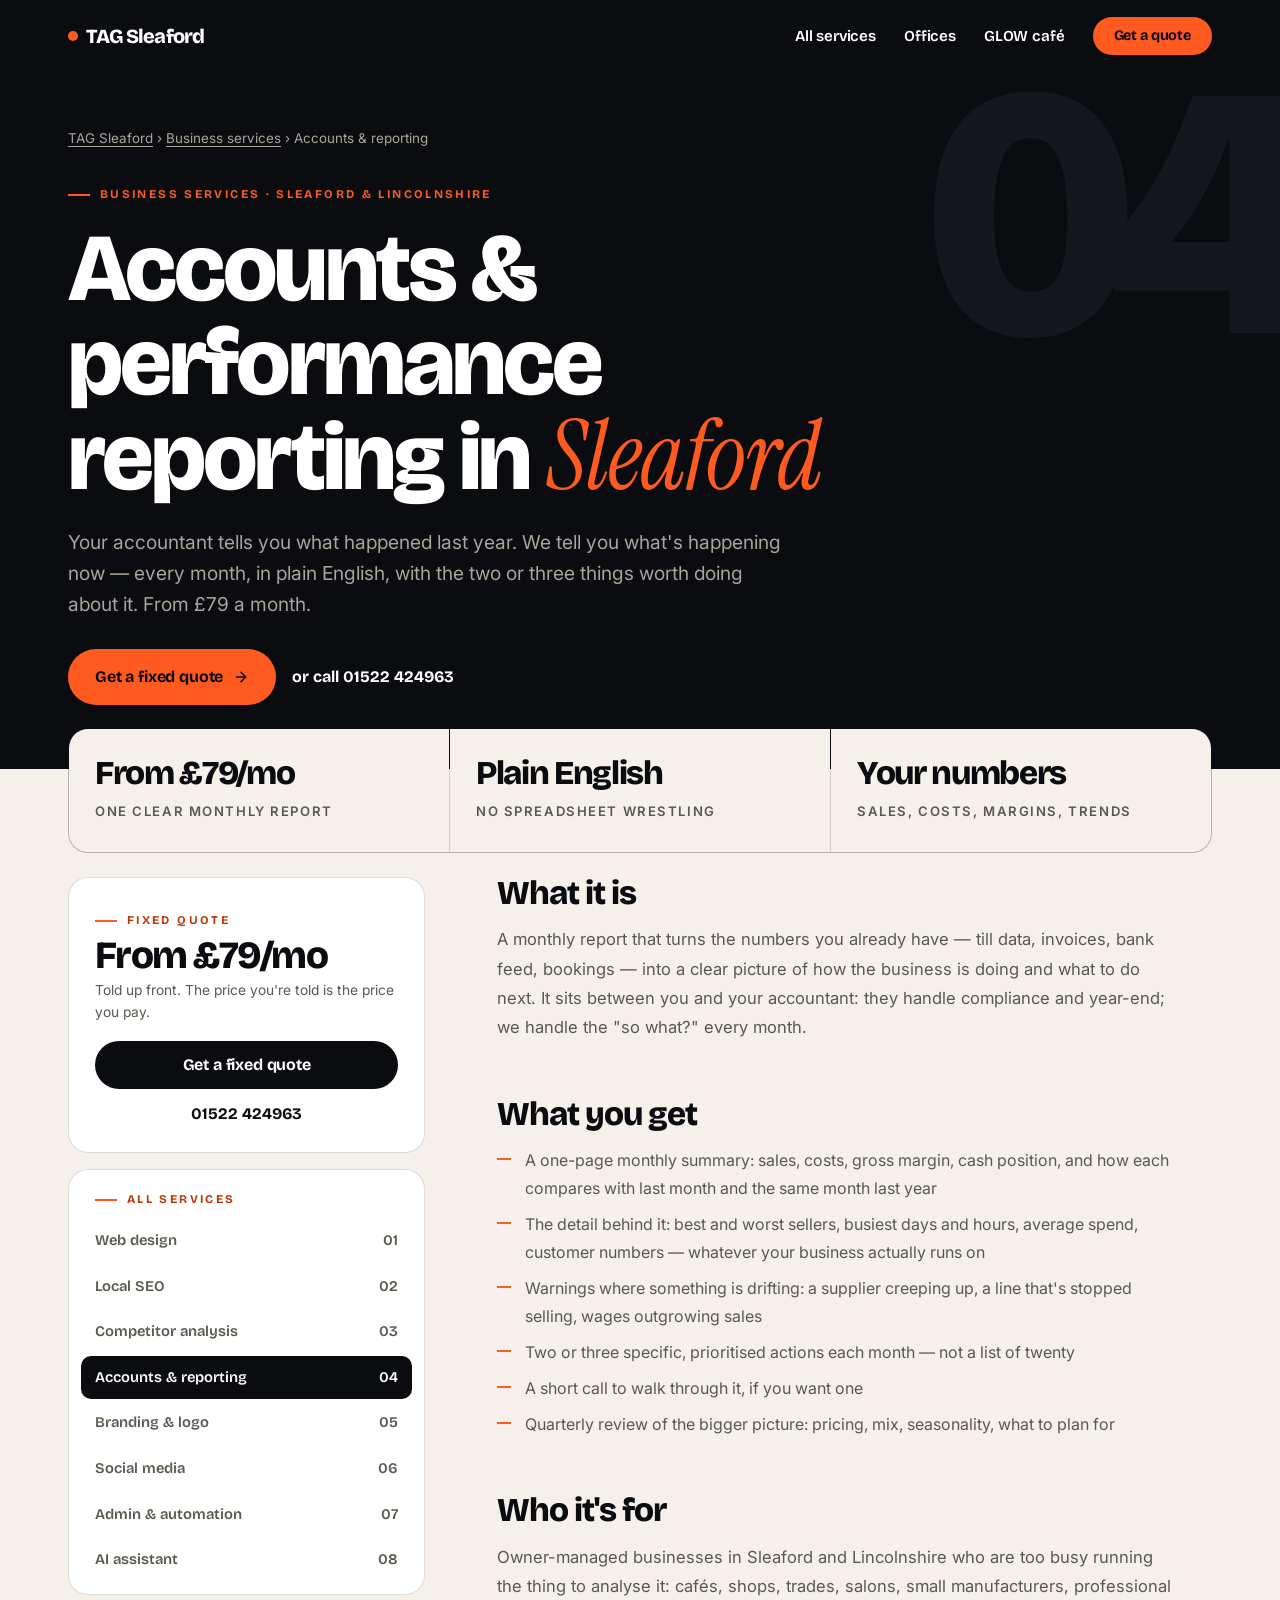
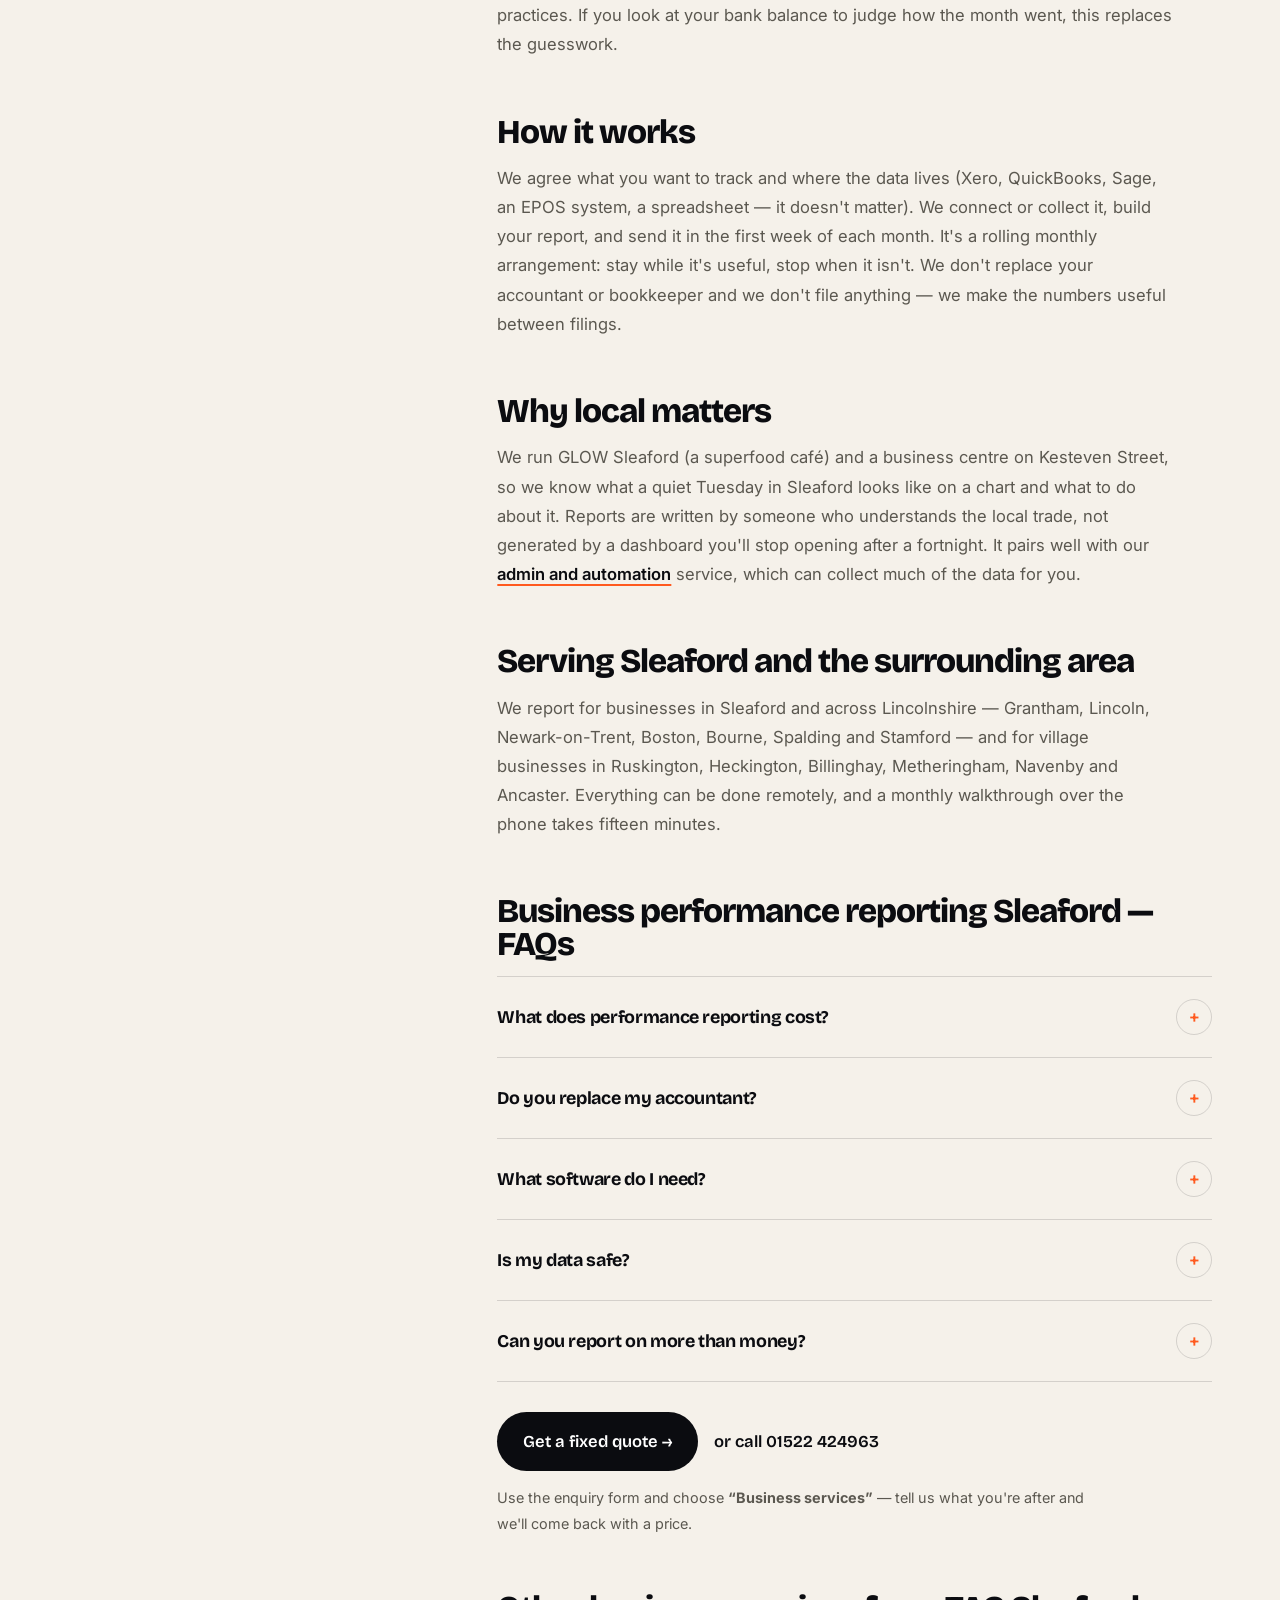
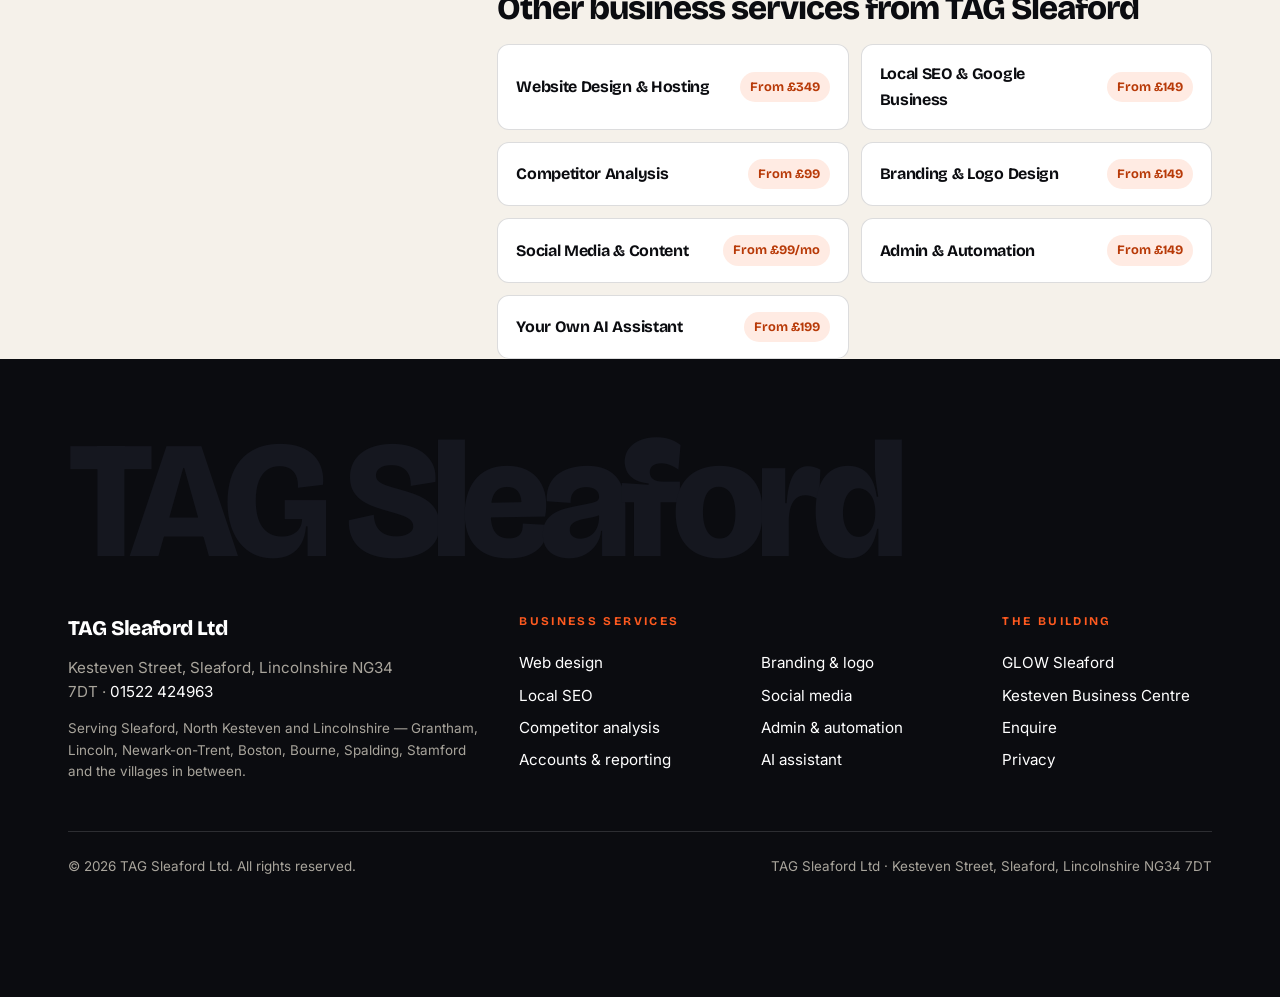
==== commit 73260b15: "Redesign: accounts-reporting-sleaford.html (SEO/JSON-LD unchanged)" ====
--- a/accounts-reporting-sleaford.html
+++ b/accounts-reporting-sleaford.html
@@ -6,6 +6,11 @@
 <title>Accounts &amp; Performance Reporting for Sleaford Businesses | From £79/mo | TAG Sleaford</title>
 <meta name="description" content="Monthly accounts and performance reporting from £79/month for Sleaford and Lincolnshire businesses — your sales, costs and margins explained in plain English, with the moves that grow your bottom line.">
 <link rel="icon" href="/favicon.svg" type="image/svg+xml">
+<meta name="theme-color" content="#0B0C10">
+<link rel="preconnect" href="https://fonts.googleapis.com">
+<link rel="preconnect" href="https://fonts.gstatic.com" crossorigin>
+<link href="https://fonts.googleapis.com/css2?family=Bricolage+Grotesque:opsz,wght@12..96,500;12..96,700;12..96,800&family=Instrument+Serif:ital@1&family=Inter:wght@400;500;600&display=swap" rel="stylesheet">
+<link rel="stylesheet" href="/styles.css">
 <link rel="canonical" href="https://tagsleaford.com/accounts-reporting-sleaford.html">
 <meta name="robots" content="index,follow,max-image-preview:large">
 <meta name="author" content="TAG Sleaford">
@@ -24,28 +29,41 @@
 <meta name="twitter:title" content="Accounts &amp; Performance Reporting for Sleaford Businesses | From £79/mo | TAG Sleaford">
 <meta name="twitter:description" content="Monthly accounts and performance reporting from £79/month for Sleaford and Lincolnshire businesses — your sales, costs and margins explained in plain English, with the moves that grow your bottom line.">
 <meta name="twitter:image" content="https://centre.tagsleaford.com/kbc-exterior.webp">
-<link rel="preconnect" href="https://fonts.googleapis.com">
-<link rel="preconnect" href="https://fonts.gstatic.com" crossorigin>
-<link href="https://fonts.googleapis.com/css2?family=Fraunces:opsz,wght@9..144,400;9..144,500;9..144,600&family=Inter:wght@400;500;600&display=swap" rel="stylesheet">
-<link rel="stylesheet" href="/styles.css">
-<style>
-main.wd{display:block;grid-template-columns:none;max-width:900px}
-</style>
 <script type="application/ld+json">{"@context":"https://schema.org","@type":"Service","serviceType":"Business Performance Reporting","name":"Accounts & Performance Reporting in Sleaford","url":"https://tagsleaford.com/accounts-reporting-sleaford.html","description":"Monthly accounts and performance reporting from £79/month for Sleaford and Lincolnshire businesses — your sales, costs and margins explained in plain English, with the moves that grow your bottom line.","image":"https://centre.tagsleaford.com/kbc-exterior.webp","provider":{"@type":"ProfessionalService","name":"TAG Sleaford","url":"https://tagsleaford.com/","telephone":"+441522424963","address":{"@type":"PostalAddress","streetAddress":"Kesteven Street","addressLocality":"Sleaford","addressRegion":"Lincolnshire","postalCode":"NG34 7DT","addressCountry":"GB"}},"areaServed":[{"@type":"City","name":"Sleaford"},{"@type":"City","name":"Grantham"},{"@type":"City","name":"Lincoln"},{"@type":"City","name":"Newark-on-Trent"},{"@type":"City","name":"Boston"},{"@type":"City","name":"Bourne"},{"@type":"City","name":"Spalding"},{"@type":"City","name":"Stamford"},{"@type":"Place","name":"Ruskington"},{"@type":"Place","name":"Heckington"},{"@type":"Place","name":"Billinghay"},{"@type":"Place","name":"Metheringham"},{"@type":"Place","name":"Navenby"},{"@type":"Place","name":"Ancaster"},{"@type":"AdministrativeArea","name":"North Kesteven"},{"@type":"AdministrativeArea","name":"Lincolnshire"}],"offers":{"@type":"Offer","price":"79","priceCurrency":"GBP","priceSpecification":{"@type":"PriceSpecification","minPrice":"79","priceCurrency":"GBP"},"url":"https://centre.tagsleaford.com/#enquire"}}</script>
 <script type="application/ld+json">{"@context":"https://schema.org","@type":"BreadcrumbList","itemListElement":[{"@type":"ListItem","position":1,"name":"TAG Sleaford","item":"https://tagsleaford.com/"},{"@type":"ListItem","position":2,"name":"Business services","item":"https://tagsleaford.com/#services"},{"@type":"ListItem","position":3,"name":"Accounts & performance reporting in Sleaford","item":"https://tagsleaford.com/accounts-reporting-sleaford.html"}]}</script>
 <script type="application/ld+json">{"@context":"https://schema.org","@type":"FAQPage","mainEntity":[{"@type":"Question","name":"What does performance reporting cost?","acceptedAnswer":{"@type":"Answer","text":"From £79 a month for a monthly report and a short walkthrough. More complex businesses — multiple sites, lots of product lines, several data sources — are quoted individually. No long contract; it's month to month."}},{"@type":"Question","name":"Do you replace my accountant?","acceptedAnswer":{"@type":"Answer","text":"No. Your accountant handles bookkeeping, tax and year-end. We take the numbers that already exist and make them useful every month, so you can make decisions before the year is over."}},{"@type":"Question","name":"What software do I need?","acceptedAnswer":{"@type":"Answer","text":"Whatever you already use. We work with Xero, QuickBooks, Sage, most EPOS and booking systems, and plain spreadsheets."}},{"@type":"Question","name":"Is my data safe?","acceptedAnswer":{"@type":"Answer","text":"We only access what we need, with your permission, and we never share it. You can revoke access at any time."}},{"@type":"Question","name":"Can you report on more than money?","acceptedAnswer":{"@type":"Answer","text":"Yes — footfall, bookings, website enquiries, reviews, social reach, staff hours: if it drives the business, it can go in the report."}}]}</script>
 </head>
 <body>
-  <header class="wd-bar"><a class="home" href="/">TAG Sleaford</a><div class="wd-links"><a href="/#services">All services</a><a href="https://centre.tagsleaford.com">Offices</a><a href="https://glowsleaford.com" rel="noopener">GLOW caf&eacute;</a></div><a class="enq" href="https://centre.tagsleaford.com/#enquire">Get a quote</a></header>
-  <nav class="svc-nav" aria-label="Business services"><span>Services:</span><a href="web-design-sleaford.html">Web design</a><a href="local-seo-sleaford.html">Local SEO</a><a href="competitor-analysis-sleaford.html">Competitor analysis</a><a href="accounts-reporting-sleaford.html" aria-current="page">Accounts &amp; reporting</a><a href="branding-logo-design-sleaford.html">Branding &amp; logo</a><a href="social-media-sleaford.html">Social media</a><a href="admin-automation-sleaford.html">Admin &amp; automation</a><a href="ai-assistant-sleaford.html">AI assistant</a></nav>
-  <main class="wd">
+<nav class="nav on-dark" id="nav" aria-label="Main">
+  <div class="wrap nav-in">
+    <a class="wordmark" href="/"><i></i>TAG Sleaford</a>
+    <div class="nav-links">
+      <a href="/#services">All services</a>
+      <a href="https://centre.tagsleaford.com">Offices</a>
+      <a href="https://glowsleaford.com" rel="noopener">GLOW caf&eacute;</a>
+      <a class="btn btn-accent enq" href="https://centre.tagsleaford.com/#enquire">Get a quote</a>
+    </div>
+  </div>
+</nav>
+<header class="wd-hero on-dark" data-no="04">
+  <div class="wrap">
     <p class="crumbs"><a href="/">TAG Sleaford</a> &rsaquo; <a href="/#services">Business services</a> &rsaquo; Accounts &amp; reporting</p>
     <span class="eyebrow">Business services &middot; Sleaford &amp; Lincolnshire</span>
-    <h1>Accounts &amp; performance reporting in Sleaford</h1>
+    <h1>Accounts &amp; performance reporting in <span class="em">Sleaford</span></h1>
     <p class="lead">Your accountant tells you what happened last year. We tell you what's happening now — every month, in plain English, with the two or three things worth doing about it. From £79 a month.</p>
-    <a class="cta" href="https://centre.tagsleaford.com/#enquire">Get a fixed quote &rarr;</a><a class="call" href="tel:+441522424963">or call 01522 424963</a>
-    <div class="facts"><div class="fact"><b>From £79/mo</b><span>one clear monthly report</span></div><div class="fact"><b>Plain English</b><span>no spreadsheet wrestling</span></div><div class="fact"><b>Your numbers</b><span>sales, costs, margins, trends</span></div></div>
-
+    <div class="hero-actions"><a class="btn btn-accent" href="https://centre.tagsleaford.com/#enquire">Get a fixed quote <svg viewBox="0 0 24 24" fill="none" stroke="currentColor" stroke-width="2.2" stroke-linecap="round" stroke-linejoin="round"><line x1="5" y1="12" x2="19" y2="12"/><polyline points="12 5 19 12 12 19"/></svg></a><a class="call" href="tel:+441522424963">or call 01522 424963</a></div>
+  </div>
+</header>
+<main class="wd" id="main">
+  <div class="wrap facts-band"><div class="facts reveal in"><div class="fact"><b>From £79/mo</b><span>one clear monthly report</span></div><div class="fact"><b>Plain English</b><span>no spreadsheet wrestling</span></div><div class="fact"><b>Your numbers</b><span>sales, costs, margins, trends</span></div></div></div>
+  <div class="wrap wd-body">
+    <aside class="wd-aside">
+      <div class="sticky-label" style="display:grid;gap:16px">
+        <div class="aside-card"><span class="eyebrow">Fixed quote</span><div class="p">From £79/mo</div><small>Told up front. The price you're told is the price you pay.</small><a class="btn btn-ink" href="https://centre.tagsleaford.com/#enquire">Get a fixed quote</a><a class="call" href="tel:+441522424963">01522 424963</a></div>
+        <div class="aside-card" style="padding:12px"><span class="eyebrow" style="padding:8px 14px 10px">All services</span><nav class="aside-nav" aria-label="Business services"><a href="web-design-sleaford.html">Web design<span aria-hidden="true">01</span></a><a href="local-seo-sleaford.html">Local SEO<span aria-hidden="true">02</span></a><a href="competitor-analysis-sleaford.html">Competitor analysis<span aria-hidden="true">03</span></a><a href="accounts-reporting-sleaford.html" aria-current="page">Accounts &amp; reporting<span aria-hidden="true">04</span></a><a href="branding-logo-design-sleaford.html">Branding &amp; logo<span aria-hidden="true">05</span></a><a href="social-media-sleaford.html">Social media<span aria-hidden="true">06</span></a><a href="admin-automation-sleaford.html">Admin &amp; automation<span aria-hidden="true">07</span></a><a href="ai-assistant-sleaford.html">AI assistant<span aria-hidden="true">08</span></a></nav></div>
+      </div>
+    </aside>
+    <article class="wd-article reveal in">
 <h2>What it is</h2>
 <p>A monthly report that turns the numbers you already have — till data, invoices, bank feed, bookings — into a clear picture of how the business is doing and what to do next. It sits between you and your accountant: they handle compliance and year-end; we handle the "so what?" every month.</p>
 <h2>What you get</h2>
@@ -72,14 +90,48 @@
     <p style="margin-top:8px;font-size:.9rem">Use the enquiry form and choose <strong>&ldquo;Business services&rdquo;</strong> &mdash; tell us what you're after and we'll come back with a price.</p>
     <h2>Other business services from TAG Sleaford</h2>
     <div class="others"><a class="other" href="web-design-sleaford.html"><b>Website Design &amp; Hosting</b><span>From £349</span></a><a class="other" href="local-seo-sleaford.html"><b>Local SEO &amp; Google Business</b><span>From £149</span></a><a class="other" href="competitor-analysis-sleaford.html"><b>Competitor Analysis</b><span>From £99</span></a><a class="other" href="branding-logo-design-sleaford.html"><b>Branding &amp; Logo Design</b><span>From £149</span></a><a class="other" href="social-media-sleaford.html"><b>Social Media &amp; Content</b><span>From £99/mo</span></a><a class="other" href="admin-automation-sleaford.html"><b>Admin &amp; Automation</b><span>From £149</span></a><a class="other" href="ai-assistant-sleaford.html"><b>Your Own AI Assistant</b><span>From £199</span></a></div>
-  </main>
+    </article>
+  </div>
+</main>
 <footer>
-    <p style="margin-bottom:10px"><a href="https://glowsleaford.com" rel="noopener">GLOW Sleaford</a> &middot; <a href="https://centre.tagsleaford.com">Kesteven Business Centre</a> &middot; <a href="privacy.html">Privacy</a></p>
-    <p style="margin-bottom:12px;font-size:.82rem"><strong>Business services:</strong> <a href="web-design-sleaford.html">Web design</a> &middot; <a href="local-seo-sleaford.html">Local SEO</a> &middot; <a href="competitor-analysis-sleaford.html">Competitor analysis</a> &middot; <a href="accounts-reporting-sleaford.html">Accounts &amp; reporting</a> &middot; <a href="branding-logo-design-sleaford.html">Branding &amp; logo</a> &middot; <a href="social-media-sleaford.html">Social media</a> &middot; <a href="admin-automation-sleaford.html">Admin &amp; automation</a> &middot; <a href="ai-assistant-sleaford.html">AI assistant</a></p>
-    <p class="serving">Serving Sleaford, North Kesteven and Lincolnshire &mdash; Grantham, Lincoln, Newark-on-Trent, Boston, Bourne, Spalding, Stamford and the villages in between.</p>
-    TAG Sleaford Ltd &middot; Kesteven Street, Sleaford, Lincolnshire NG34 7DT &middot; <a href="tel:+441522424963">01522 424963</a><br>
-    &copy; <span id="yr"></span> TAG Sleaford Ltd. All rights reserved.
-  </footer>
-  <script>document.getElementById('yr').textContent=new Date().getFullYear();</script>
+  <div class="wrap">
+    <div class="foot-mark" aria-hidden="true">TAG Sleaford</div>
+    <div class="foot-grid">
+      <div>
+        <div class="foot-brand">TAG Sleaford Ltd</div>
+        <p style="max-width:34ch">Kesteven Street, Sleaford, Lincolnshire NG34 7DT &middot; <a href="tel:+441522424963" style="color:#fff">01522 424963</a></p>
+        <p class="serving" style="margin-top:14px">Serving Sleaford, North Kesteven and Lincolnshire &mdash; Grantham, Lincoln, Newark-on-Trent, Boston, Bourne, Spalding, Stamford and the villages in between.</p>
+      </div>
+      <div class="foot-col"><h4>Business services</h4><a href="web-design-sleaford.html">Web design</a><a href="local-seo-sleaford.html">Local SEO</a><a href="competitor-analysis-sleaford.html">Competitor analysis</a><a href="accounts-reporting-sleaford.html">Accounts &amp; reporting</a></div>
+      <div class="foot-col"><h4>&nbsp;</h4><a href="branding-logo-design-sleaford.html">Branding &amp; logo</a><a href="social-media-sleaford.html">Social media</a><a href="admin-automation-sleaford.html">Admin &amp; automation</a><a href="ai-assistant-sleaford.html">AI assistant</a></div>
+      <div class="foot-col"><h4>The building</h4><a href="https://glowsleaford.com" rel="noopener">GLOW Sleaford</a><a href="https://centre.tagsleaford.com">Kesteven Business Centre</a><a href="https://centre.tagsleaford.com/#enquire">Enquire</a><a href="privacy.html">Privacy</a></div>
+    </div>
+    <div class="foot-bottom"><span>&copy; <span id="yr"></span> TAG Sleaford Ltd. All rights reserved.</span><span>TAG Sleaford Ltd &middot; Kesteven Street, Sleaford, Lincolnshire NG34 7DT</span></div>
+  </div>
+</footer>
+<div class="float-pill" aria-label="Quick contact">
+  <a href="tel:+441522424963"><svg viewBox="0 0 24 24" fill="none" stroke="currentColor" stroke-width="2" stroke-linecap="round" stroke-linejoin="round"><path d="M22 16.92v3a2 2 0 0 1-2.18 2 19.79 19.79 0 0 1-8.63-3.07 19.5 19.5 0 0 1-6-6 19.79 19.79 0 0 1-3.07-8.67A2 2 0 0 1 4.11 2h3a2 2 0 0 1 2 1.72c.13.96.36 1.9.7 2.81a2 2 0 0 1-.45 2.11L8.09 9.91a16 16 0 0 0 6 6l1.27-1.27a2 2 0 0 1 2.11-.45c.91.34 1.85.57 2.81.7A2 2 0 0 1 22 16.92z"/></svg>Call</a>
+  <a class="primary" href="https://centre.tagsleaford.com/#enquire">Get a quote</a>
+</div>
+<script>
+(function(){
+  var nav=document.getElementById('nav');
+  function onScroll(){if(nav){nav.classList.toggle('is-scrolled',window.scrollY>24);}}
+  window.addEventListener('scroll',onScroll,{passive:true});onScroll();
+  var y=document.getElementById('yr');if(y)y.textContent=new Date().getFullYear();
+  var els=document.querySelectorAll('.reveal');
+  if('IntersectionObserver' in window){
+    var io=new IntersectionObserver(function(en){en.forEach(function(e){if(e.isIntersecting){e.target.classList.add('in');io.unobserve(e.target);}});},{rootMargin:'0px 0px -8% 0px',threshold:.08});
+    els.forEach(function(el){io.observe(el);});
+  }else{els.forEach(function(el){el.classList.add('in');});}
+  var reduce=window.matchMedia('(prefers-reduced-motion: reduce)').matches;
+  document.querySelectorAll('[data-count]').forEach(function(el){
+    var end=parseFloat(el.getAttribute('data-count')),pre=el.getAttribute('data-prefix')||'',suf=el.getAttribute('data-suffix')||'';
+    function fmt(n){return pre+Math.round(n).toLocaleString('en-GB')+suf;}
+    if(reduce||!('IntersectionObserver' in window)){el.textContent=fmt(end);return;}
+    var done=false;var o=new IntersectionObserver(function(en){if(en[0].isIntersecting&&!done){done=true;var t0=null;function step(t){if(!t0)t0=t;var p=Math.min(1,(t-t0)/1400);var e=1-Math.pow(1-p,3);el.textContent=fmt(end*e);if(p<1)requestAnimationFrame(step);}requestAnimationFrame(step);o.disconnect();}},{threshold:.4});o.observe(el);
+  });
+})();
+</script>
 </body>
 </html>
--- a/styles.css
+++ b/styles.css
@@ -1,204 +1,268 @@
-/* TAG Sleaford - shared stylesheet. Base + service-page (.wd) + services nav/area/FAQ. */
-  :root{
-    --ink:#1c1a17;
-    --muted:#6f675d;
-    --paper:#f6f1e9;
-    --line:rgba(28,26,23,.12);
-    --coffee-1:#8a5230;
-    --coffee-2:#bd7b46;
-    --centre-1:#1f3b3a;
-    --centre-2:#3a6b66;
-    --radius:18px;
-  }
-  *{box-sizing:border-box;margin:0;padding:0}
-  html{scroll-behavior:smooth}
-  body{
-    font-family:"Inter",system-ui,sans-serif;
-    color:var(--ink);
-    background:var(--paper);
-    min-height:100vh;
-    display:flex;
-    flex-direction:column;
-    -webkit-font-smoothing:antialiased;
-  }
-  a{color:inherit;text-decoration:none}
-
-  header{
-    text-align:center;
-    padding:54px 24px 30px;
-  }
-  .wordmark{
-    font-family:"Fraunces",serif;
-    font-weight:500;
-    letter-spacing:.16em;
-    font-size:14px;
-    text-transform:uppercase;
-    color:var(--muted);
-  }
-  header h1{
-    font-family:"Fraunces",serif;
-    font-weight:600;
-    font-size:clamp(2.4rem,6vw,4.2rem);
-    line-height:1.02;
-    margin:14px 0 16px;
-    letter-spacing:-.02em;
-  }
-  header p{
-    max-width:560px;
-    margin:0 auto;
-    color:var(--muted);
-    font-size:1.05rem;
-    line-height:1.6;
-  }
-
-  main{
-    flex:1;
-    display:grid;
-    grid-template-columns:1fr 1fr;
-    gap:18px;
-    max-width:1080px;
-    width:100%;
-    margin:34px auto 0;
-    padding:0 24px 24px;
-  }
-  .card{
-    position:relative;
-    border-radius:var(--radius);
-    overflow:hidden;
-    min-height:460px;
-    display:flex;
-    flex-direction:column;
-    justify-content:flex-end;
-    padding:34px;
-    color:#fff;
-    isolation:isolate;
-    transition:transform .35s cubic-bezier(.2,.8,.2,1), box-shadow .35s;
-    box-shadow:0 12px 30px -18px rgba(0,0,0,.5);
-  }
-  .card::before{
-    content:"";
-    position:absolute;inset:0;z-index:-2;
-    transition:transform .6s cubic-bezier(.2,.8,.2,1);
-  }
-  .card::after{
-    content:"";
-    position:absolute;inset:0;z-index:-1;
-    background:linear-gradient(180deg,rgba(0,0,0,.05) 0%,rgba(0,0,0,.55) 100%);
-  }
-  .card.coffee::before{background:radial-gradient(120% 120% at 20% 10%,var(--coffee-2),var(--coffee-1) 55%,#5e371f 100%);}
-  .card.centre::before{background:radial-gradient(120% 120% at 80% 10%,var(--centre-2),var(--centre-1) 60%,#142625 100%);}
-  .card:hover{transform:translateY(-6px);box-shadow:0 26px 50px -22px rgba(0,0,0,.6);}
-  .card:hover::before{transform:scale(1.06);}
-
-  .tag{
-    font-size:12px;letter-spacing:.18em;text-transform:uppercase;
-    opacity:.85;margin-bottom:12px;font-weight:600;
-  }
-  .card h2{
-    font-family:"Fraunces",serif;
-    font-weight:600;
-    font-size:clamp(1.7rem,3vw,2.3rem);
-    line-height:1.05;
-    margin-bottom:10px;
-  }
-  .card p{
-    font-size:1rem;line-height:1.55;opacity:.92;max-width:34ch;margin-bottom:22px;
-  }
-  .go{
-    display:inline-flex;align-items:center;gap:10px;
-    font-weight:600;font-size:.95rem;
-    padding:13px 22px;border-radius:999px;
-    background:rgba(255,255,255,.16);
-    border:1px solid rgba(255,255,255,.32);
-    backdrop-filter:blur(6px);
-    align-self:flex-start;
-    transition:background .25s,gap .25s;
-  }
-  .card:hover .go{background:rgba(255,255,255,.26);gap:16px;}
-  .go svg{width:16px;height:16px}
-
-  .icon{
-    position:absolute;top:30px;left:34px;z-index:3;
-    width:42px;height:42px;opacity:.92;
-  }
-  .card .tag,.card h2,.card p,.card .go{position:relative;z-index:2}
-  .scene{position:absolute;left:0;right:0;top:18px;width:100%;height:66%;z-index:1;opacity:.16;pointer-events:none}
-  .card:hover .scene{opacity:.22;transition:opacity .35s}
-
-  footer{
-    text-align:center;
-    padding:26px 24px 40px;
-    color:var(--muted);
-    font-size:.85rem;
-    border-top:1px solid var(--line);
-    margin-top:8px;
-  }
-  footer a{text-decoration:underline;text-underline-offset:3px}
-
-  @media(max-width:720px){
-    main{grid-template-columns:1fr;}
-    .card{min-height:340px;}
-    header{padding:42px 22px 18px;}
-  }
-.services{padding:62px 24px 26px;border-top:1px solid var(--line)}.svc-wrap{max-width:1080px;margin:0 auto;text-align:center}.svc-eyebrow{font-family:"Inter",sans-serif;font-size:.72rem;letter-spacing:.22em;text-transform:uppercase;color:var(--centre-2);font-weight:600}.svc-h2{font-family:"Fraunces",serif;font-weight:600;font-size:clamp(1.8rem,4vw,2.6rem);color:var(--ink);margin:10px 0 14px;letter-spacing:-.01em}.svc-lead{max-width:640px;margin:0 auto 38px;color:var(--muted);font-size:1.02rem;line-height:1.6}.svc-grid{display:grid;grid-template-columns:repeat(2,1fr);gap:18px;text-align:left}.svc{background:#fff;border:1px solid var(--line);border-radius:14px;padding:26px 24px;transition:transform .25s,box-shadow .25s}.svc:hover{transform:translateY(-4px);box-shadow:0 18px 34px -22px rgba(28,26,23,.4)}.svc-ic{display:inline-flex;width:42px;height:42px;align-items:center;justify-content:center;border-radius:11px;background:var(--paper);color:var(--centre-1);margin-bottom:12px}.svc-ic svg{width:22px;height:22px}.svc h3{font-family:"Fraunces",serif;font-weight:600;font-size:1.1rem;color:var(--ink);margin-bottom:6px;line-height:1.2}.svc p{color:var(--muted);font-size:.94rem;line-height:1.62}.svc-price{display:inline-block;font-weight:600;font-size:.9rem;color:var(--centre-1);background:var(--paper);border-radius:999px;padding:3px 12px;margin:0 0 10px}.svc-cta{display:inline-flex;align-items:center;gap:10px;margin-top:36px;padding:14px 28px;border-radius:999px;background:var(--centre-1);color:#fff;font-weight:600;font-size:.98rem;font-family:"Inter",sans-serif;text-decoration:none;transition:background .25s,gap .25s}.svc-cta svg{width:16px;height:16px}.svc-cta:hover{background:var(--centre-2);gap:15px}@media(max-width:760px){.svc-grid{grid-template-columns:1fr}}
-a:focus-visible{outline:3px solid var(--coffee-2);outline-offset:3px;border-radius:6px}
-@media(prefers-reduced-motion:reduce){*,*::before,*::after{transition:none!important;animation:none!important}html{scroll-behavior:auto}}
-
-/* Service pages (.wd) */
-main.wd{display:block;grid-template-columns:none;max-width:900px}
-header.wd-bar{text-align:left;padding:18px 24px}
-.wd-bar{display:flex;justify-content:space-between;align-items:center;gap:14px;padding:18px 24px;max-width:1080px;margin:0 auto}
-.wd-bar a.home{font-weight:700;color:var(--ink,#1a1a1a);text-decoration:none;letter-spacing:.02em}
-.wd-bar .wd-links{display:flex;gap:18px;font-size:.9rem;font-weight:500}
-.wd-bar a.enq{background:#1f3b3a;color:#fff;padding:10px 18px;border-radius:24px;text-decoration:none;font-weight:600;font-size:.9rem;white-space:nowrap}
-.wd{max-width:900px;margin:0 auto;padding:40px 24px 60px}
-.wd .eyebrow{font-size:.78rem;letter-spacing:.22em;text-transform:uppercase;color:#2f7d72;font-weight:600}
-.wd h1{font-family:"Fraunces",serif;font-weight:600;font-size:clamp(2.1rem,5vw,3.2rem);line-height:1.06;margin:.3rem 0 .6rem;color:#15302e;letter-spacing:-.02em}
-.wd .lead{font-size:1.18rem;line-height:1.6;color:#42574f;max-width:720px}
-.wd h2{font-family:"Fraunces",serif;font-weight:600;margin:44px 0 10px;font-size:1.55rem;color:#15302e}
-.wd p{color:#54635e;line-height:1.7;margin-bottom:12px}
-.wd ul{color:#54635e;line-height:1.85;padding-left:1.1rem;margin-bottom:12px}
-.wd a:not(.cta):not(.other){text-decoration:underline;text-underline-offset:3px;color:#1f3b3a;font-weight:500}
-.wd .cta{display:inline-block;margin-top:22px;background:#1f3b3a;color:#fff;padding:14px 28px;border-radius:30px;font-weight:600;text-decoration:none}
-.wd .cta:hover{background:#3a6b66}
-.wd .call{display:inline-block;margin:22px 0 0 14px;font-weight:600;color:#15302e}
-.wd .facts{display:grid;grid-template-columns:repeat(3,1fr);gap:16px;margin:26px 0}
-.wd .fact{background:#fff;border:1px solid var(--line);border-radius:14px;padding:18px 20px}
-.wd .fact b{display:block;font-size:1.35rem;color:#15302e;font-family:"Fraunces",serif}
-.wd .fact span{color:#54635e;font-size:.9rem}
-.wd details{border-top:1px solid rgba(20,50,45,.12);padding:16px 0}
-.wd details:last-of-type{border-bottom:1px solid rgba(20,50,45,.12)}
-.wd summary{cursor:pointer;font-weight:600;color:#15302e;list-style:none}
-.wd summary::-webkit-details-marker{display:none}
-.wd details p{margin:10px 0 0}
-.wd .others{display:grid;grid-template-columns:repeat(2,1fr);gap:12px;margin-top:16px}
-.wd .other{display:block;background:#fff;border:1px solid var(--line);border-radius:12px;padding:14px 16px;text-decoration:none;color:#15302e}
-.wd .other b{display:block;font-weight:600}
-.wd .other span{font-size:.86rem;color:#54635e}
-.wd .other:hover{border-color:#3a6b66}
-.wd .crumbs{font-size:.84rem;color:#54635e;margin-bottom:18px}
-.wd .crumbs a{text-decoration:underline;text-underline-offset:3px}
-@media(max-width:640px){.wd .facts{grid-template-columns:1fr}.wd .others{grid-template-columns:1fr}.wd-bar .wd-links{display:none}}
-
-/* Services nav, area, FAQ */
-.svc-nav{display:flex;flex-wrap:wrap;gap:6px 14px;justify-content:center;align-items:center;max-width:1080px;margin:0 auto;padding:10px 24px;font-size:.86rem;color:var(--muted)}
-.svc-nav span{font-weight:600;letter-spacing:.08em;text-transform:uppercase;font-size:.7rem}
-.svc-nav a{text-decoration:underline;text-underline-offset:3px;color:var(--ink)}
-.svc-nav a[aria-current]{color:var(--centre-2);font-weight:600}
-.svc-link{display:inline-block;margin-top:12px;font-weight:600;color:var(--centre-1);text-decoration:underline;text-underline-offset:3px}
-.area{padding:56px 24px 20px;border-top:1px solid var(--line)}
-.area-wrap{max-width:1080px;margin:0 auto;display:grid;grid-template-columns:1.1fr .9fr;gap:36px;align-items:start}
-.area h2{font-family:"Fraunces",serif;font-weight:600;font-size:clamp(1.6rem,3.4vw,2.2rem);line-height:1.1;margin:10px 0 14px}
-.area p{color:var(--muted);line-height:1.68;margin-bottom:12px}
-.area-list{list-style:none;display:grid;grid-template-columns:1fr 1fr;gap:8px 18px;color:var(--ink);font-size:.95rem}
-.area-list li::before{content:"\2192\00a0";color:var(--centre-2)}
-.faq{padding:40px 24px 56px}
-.faq-wrap{max-width:820px;margin:0 auto}
-.faq h2{font-family:"Fraunces",serif;font-weight:600;font-size:clamp(1.6rem,3.4vw,2.2rem);line-height:1.1;margin:10px 0 18px;text-align:center}
-.faq details{border-top:1px solid var(--line);padding:16px 0}
-.faq details:last-of-type{border-bottom:1px solid var(--line)}
-.faq summary{cursor:pointer;font-weight:600;list-style:none}
-.faq summary::-webkit-details-marker{display:none}
-.faq details p{margin:10px 0 0;color:var(--muted);line-height:1.66}
-.serving{font-size:.82rem;margin-bottom:10px}
-@media(max-width:760px){.area-wrap{grid-template-columns:1fr}.area-list{grid-template-columns:1fr}}
+/* TAG Sleaford — shared stylesheet (2026 redesign).
+   System: ink #0B0C10 · paper #F5F1EA · signal orange #FF5A1F.
+   Type: Bricolage Grotesque (display) · Instrument Serif italic (contrast) · Inter (body). */
+:root{
+  --ink:#0B0C10;--ink-2:#15171F;--ink-3:#22252F;
+  --paper:#F5F1EA;--paper-2:#ECE6DB;--white:#FFFFFF;
+  --accent:#FF5A1F;--accent-deep:#B83A08;--accent-soft:rgba(255,90,31,.12);
+  --muted:#5B5850;--muted-dark:#A9A59C;
+  --line:rgba(11,12,16,.14);--line-dark:rgba(255,255,255,.14);
+  --display:"Bricolage Grotesque",system-ui,sans-serif;
+  --serif:"Instrument Serif",Georgia,serif;
+  --body:"Inter",system-ui,sans-serif;
+  --r:20px;--r-sm:12px;
+  --ease:cubic-bezier(.2,.8,.2,1);
+  --nav-h:72px;
+}
+*{box-sizing:border-box;margin:0;padding:0}
+html{scroll-behavior:smooth;-webkit-text-size-adjust:100%}
+body{font-family:var(--body);color:var(--ink);background:var(--paper);line-height:1.6;-webkit-font-smoothing:antialiased;overflow-x:hidden}
+img{max-width:100%;display:block}
+a{color:inherit;text-decoration:none}
+::selection{background:var(--accent);color:#fff}
+a:focus-visible,button:focus-visible,summary:focus-visible,input:focus-visible,select:focus-visible,textarea:focus-visible{outline:3px solid var(--accent);outline-offset:3px;border-radius:6px}
+.wrap{max-width:1240px;margin:0 auto;padding:0 clamp(20px,4vw,48px)}
+.eyebrow{display:inline-flex;align-items:center;gap:10px;font-family:var(--display);font-weight:700;font-size:.74rem;letter-spacing:.2em;text-transform:uppercase;color:var(--accent-deep)}
+.eyebrow::before{content:"";width:22px;height:2px;background:var(--accent)}
+.on-dark .eyebrow{color:var(--accent)}
+h1,h2,h3,.display{font-family:var(--display);font-weight:800;letter-spacing:-.03em;line-height:.98;color:inherit}
+.em{font-family:var(--serif);font-style:italic;font-weight:400;letter-spacing:-.01em;color:var(--accent-deep)}.on-dark .em{color:var(--accent)}
+.btn{display:inline-flex;align-items:center;gap:10px;padding:15px 26px;border-radius:999px;font-family:var(--display);font-weight:700;font-size:1rem;letter-spacing:-.01em;line-height:1;border:1.5px solid transparent;transition:transform .35s var(--ease),background .25s,color .25s,border-color .25s,gap .25s;cursor:pointer}
+.btn svg{width:16px;height:16px;flex:none}
+.btn-accent{background:var(--accent);color:var(--ink)}
+.btn-accent:hover{background:#fff;color:var(--ink);transform:translateY(-2px);gap:16px}
+.btn-ink{background:var(--ink);color:#fff}
+.btn-ink:hover{background:var(--ink-3);transform:translateY(-2px);gap:16px}
+.btn-line{border-color:var(--line);color:var(--ink);background:transparent}
+.btn-line:hover{border-color:var(--ink);transform:translateY(-2px)}
+.on-dark .btn-line{border-color:var(--line-dark);color:#fff}
+.on-dark .btn-line:hover{border-color:#fff}
+.link{font-weight:600;color:var(--ink);text-decoration:underline;text-decoration-color:var(--accent);text-decoration-thickness:2px;text-underline-offset:4px;transition:color .2s}
+.link:hover{color:var(--accent-deep)}
+
+/* ---------- Nav ---------- */
+.nav{position:fixed;top:0;left:0;right:0;z-index:100;transition:background .35s,box-shadow .35s,backdrop-filter .35s}
+.nav-in{display:flex;align-items:center;justify-content:space-between;gap:24px;height:var(--nav-h);transition:height .35s var(--ease)}
+.nav.is-scrolled{background:rgba(245,241,234,.78);backdrop-filter:blur(14px) saturate(1.4);-webkit-backdrop-filter:blur(14px) saturate(1.4);box-shadow:0 1px 0 var(--line)}
+.nav.is-scrolled .nav-in{height:58px}
+.nav.on-dark:not(.is-scrolled){color:#fff}
+.nav.on-dark.is-scrolled{background:rgba(11,12,16,.72);color:#fff;box-shadow:0 1px 0 var(--line-dark)}
+.wordmark{font-family:var(--display);font-weight:800;font-size:1.25rem;letter-spacing:-.04em;display:inline-flex;align-items:center;gap:8px;line-height:1}
+.wordmark i{width:10px;height:10px;border-radius:50%;background:var(--accent);display:inline-block;font-style:normal}
+.nav-links{display:flex;align-items:center;gap:28px;font-family:var(--display);font-weight:600;font-size:.95rem;letter-spacing:-.01em}
+.nav-links a{position:relative;padding:4px 0}
+.nav-links a:not(.btn)::after{content:"";position:absolute;left:0;right:0;bottom:-2px;height:2px;background:var(--accent);transform:scaleX(0);transform-origin:left;transition:transform .3s var(--ease)}
+.nav-links a:not(.btn):hover::after,.nav-links a[aria-current]::after{transform:scaleX(1)}
+.nav-links .btn{padding:11px 20px;font-size:.9rem}
+@media(max-width:860px){.nav-links a:not(.btn){display:none}}
+
+/* ---------- Hero (hub) ---------- */
+.hero{position:relative;background:var(--ink);color:#fff;padding:calc(var(--nav-h) + 72px) 0 72px;overflow:hidden;isolation:isolate}
+.hero-bg{position:absolute;inset:0;z-index:-2;overflow:hidden}
+.hero-bg img{width:100%;height:100%;object-fit:cover;opacity:.32;filter:saturate(.7) contrast(1.05);animation:kb 26s var(--ease) infinite alternate;transform-origin:60% 40%}
+.hero::after{content:"";position:absolute;inset:0;z-index:-1;background:linear-gradient(180deg,rgba(11,12,16,.35) 0%,rgba(11,12,16,.55) 55%,var(--ink) 100%)}
+@keyframes kb{from{transform:scale(1)}to{transform:scale(1.1) translate(-1.5%,-1%)}}
+.hero-grid{display:grid;grid-template-columns:minmax(0,7fr) minmax(0,5fr);gap:48px;align-items:end}
+.hero h1{font-size:clamp(3.1rem,9.2vw,8.4rem);line-height:.92;margin:22px 0 28px;letter-spacing:-.045em}
+.hero h1 .line{display:block;overflow:hidden}
+.hero h1 .line>span{display:block;transform:translateY(110%);animation:rise .9s var(--ease) forwards}
+.hero h1 .line:nth-child(2)>span{animation-delay:.12s}
+.hero h1 .line:nth-child(3)>span{animation-delay:.24s}
+@keyframes rise{to{transform:none}}
+.hero .em{position:relative;display:inline-block;color:#fff}
+.hero .em::after{content:"";position:absolute;left:0;right:0;bottom:.08em;height:.08em;background:var(--accent);transform:scaleX(0);transform-origin:left;animation:draw .8s var(--ease) .7s forwards}
+@keyframes draw{to{transform:scaleX(1)}}
+.hero-lede{max-width:52ch;font-size:clamp(1.05rem,1.5vw,1.25rem);color:var(--muted-dark);line-height:1.6;opacity:0;animation:fade .8s var(--ease) .5s forwards}
+.hero-actions{display:flex;gap:12px;flex-wrap:wrap;margin-top:32px;opacity:0;animation:fade .8s var(--ease) .65s forwards}
+@keyframes fade{to{opacity:1}}
+.hero-meta{display:grid;gap:14px;border-left:1px solid var(--line-dark);padding-left:28px;opacity:0;animation:fade .8s var(--ease) .8s forwards}
+.hero-meta div{display:grid;gap:2px}
+.hero-meta b{font-family:var(--display);font-weight:800;font-size:1.9rem;letter-spacing:-.03em;line-height:1}
+.hero-meta span{font-size:.82rem;letter-spacing:.14em;text-transform:uppercase;color:var(--muted-dark);font-weight:600}
+@media(max-width:900px){.hero-grid{grid-template-columns:1fr}.hero-meta{grid-template-columns:1fr 1fr;border-left:0;padding-left:0;border-top:1px solid var(--line-dark);padding-top:24px}.hero-meta b{font-size:1.45rem}.hero-meta span{font-size:.72rem}}
+
+/* ---------- Two front doors ---------- */
+.doors{display:flex;min-height:76vh;background:var(--ink)}
+.door{position:relative;flex:1 1 0;display:flex;flex-direction:column;justify-content:flex-end;padding:clamp(24px,4vw,56px);color:#fff;overflow:hidden;isolation:isolate;transition:flex 1s var(--ease);min-height:420px}
+.door img{position:absolute;inset:0;width:100%;height:100%;object-fit:cover;z-index:-2;transition:transform 1.4s var(--ease),filter .6s;filter:saturate(.85)}
+.door::before{content:"";position:absolute;inset:0;z-index:-1;background:linear-gradient(180deg,rgba(11,12,16,.08) 25%,rgba(11,12,16,.7) 62%,rgba(11,12,16,.94) 100%)}
+.door::after{content:"";position:absolute;top:0;bottom:0;right:0;width:1px;background:var(--line-dark)}
+.door:last-child::after{display:none}
+.door:hover{flex:1.55 1 0}
+.door:hover img{transform:scale(1.06);filter:saturate(1)}
+.door-no{position:absolute;top:clamp(20px,3vw,40px);left:clamp(24px,4vw,56px);font-family:var(--display);font-weight:800;font-size:clamp(3rem,7vw,6.5rem);line-height:1;letter-spacing:-.05em;color:rgba(255,255,255,.22);transition:color .5s}
+.door:hover .door-no{color:var(--accent)}
+.door-tag{font-family:var(--display);font-weight:700;font-size:.74rem;letter-spacing:.2em;text-transform:uppercase;color:var(--accent);margin-bottom:14px}
+.door h2{font-size:clamp(2rem,4.2vw,3.8rem);margin-bottom:14px}
+.door p{max-width:44ch;color:rgba(255,255,255,.82);font-size:1.02rem;margin-bottom:22px}
+.door .btn{align-self:flex-start;background:rgba(255,255,255,.1);border-color:rgba(255,255,255,.3);color:#fff;backdrop-filter:blur(8px)}
+.door:hover .btn{background:var(--accent);border-color:var(--accent);color:var(--ink);gap:16px}
+@media(max-width:760px){.doors{flex-direction:column;min-height:0}.door{min-height:62vh}.door:hover{flex:1 1 0}.door::after{top:auto;bottom:0;left:0;right:0;width:auto;height:1px}}
+
+/* ---------- Marquee ---------- */
+.marquee{overflow:hidden;background:var(--accent);color:var(--ink);padding:14px 0;border-top:1px solid rgba(0,0,0,.12);border-bottom:1px solid rgba(0,0,0,.12)}
+.marquee-track{display:flex;width:max-content;animation:marquee 60s linear infinite}
+.marquee:hover .marquee-track{animation-play-state:paused}
+.marquee span{font-family:var(--display);font-weight:800;font-size:clamp(1rem,1.6vw,1.25rem);letter-spacing:-.01em;padding:0 22px;white-space:nowrap;display:inline-flex;align-items:center;gap:22px}
+.marquee span::after{content:"";width:8px;height:8px;border-radius:50%;background:var(--ink)}
+@keyframes marquee{to{transform:translateX(-50%)}}
+
+/* ---------- Sections ---------- */
+section{padding:clamp(72px,9vw,128px) 0}
+.sec-head{display:grid;grid-template-columns:minmax(0,5fr) minmax(0,7fr);gap:32px 64px;align-items:end;margin-bottom:clamp(40px,5vw,64px)}
+.sec-head h2{font-size:clamp(2.2rem,5vw,4.4rem)}
+.sec-head p{color:var(--muted);font-size:1.08rem;max-width:58ch}
+@media(max-width:860px){.sec-head{grid-template-columns:1fr}}
+.sticky-label{position:sticky;top:calc(var(--nav-h) + 16px);align-self:start}
+.reveal{opacity:0;transform:translateY(28px);transition:opacity .9s var(--ease),transform .9s var(--ease)}
+.reveal.in{opacity:1;transform:none}
+.reveal[data-delay="1"]{transition-delay:.1s}.reveal[data-delay="2"]{transition-delay:.2s}.reveal[data-delay="3"]{transition-delay:.3s}.reveal[data-delay="4"]{transition-delay:.4s}
+
+/* ---------- Services bento ---------- */
+.services{background:var(--paper)}
+.svc-grid{display:grid;grid-template-columns:repeat(12,1fr);gap:16px}
+.svc{position:relative;grid-column:span 4;background:var(--white);border:1px solid var(--line);border-radius:var(--r);padding:clamp(24px,2.6vw,36px);display:flex;flex-direction:column;gap:12px;min-height:300px;transition:transform .45s var(--ease),box-shadow .45s var(--ease),border-color .3s;overflow:hidden}
+.svc:nth-child(1){grid-column:span 7}.svc:nth-child(2){grid-column:span 5}
+.svc:nth-child(3),.svc:nth-child(4),.svc:nth-child(5){grid-column:span 4}
+.svc:nth-child(6){grid-column:span 5}.svc:nth-child(7){grid-column:span 7}
+.svc:nth-child(8){grid-column:span 12;background:var(--ink);color:#fff;border-color:transparent}
+.svc:hover{transform:translateY(-6px);box-shadow:0 30px 50px -30px rgba(11,12,16,.45);border-color:rgba(11,12,16,.3)}
+.svc-no{font-family:var(--display);font-weight:800;font-size:clamp(2.6rem,4vw,3.6rem);line-height:1;letter-spacing:-.05em;color:var(--paper-2);transition:color .3s}
+.svc:nth-child(8) .svc-no{color:var(--ink-3)}
+.svc:hover .svc-no{color:var(--accent)}
+.svc h3{font-size:clamp(1.35rem,1.8vw,1.7rem);letter-spacing:-.03em;line-height:1.05}
+.svc h3 a::after{content:"";position:absolute;inset:0}
+.svc-price{align-self:flex-start;font-family:var(--display);font-weight:700;font-size:.82rem;letter-spacing:.04em;padding:6px 12px;border-radius:999px;background:var(--accent-soft);color:var(--accent-deep)}
+.svc:nth-child(8) .svc-price{background:var(--accent);color:var(--ink)}
+.svc p{color:var(--muted);font-size:.97rem;line-height:1.62;flex:1}
+.svc:nth-child(8) p{color:var(--muted-dark);max-width:70ch}
+.svc-link{font-family:var(--display);font-weight:700;font-size:.95rem;display:inline-flex;align-items:center;gap:8px;color:var(--ink);transition:gap .25s}
+.svc:nth-child(8) .svc-link{color:#fff}
+.svc-link::after{content:"→";color:var(--accent);transition:transform .25s}
+.svc:hover .svc-link{gap:14px}
+.svc-ic{display:none}
+@media(max-width:960px){.svc,.svc:nth-child(n){grid-column:span 6}.svc:nth-child(8){grid-column:span 12}}
+@media(max-width:640px){.svc,.svc:nth-child(n){grid-column:span 12;min-height:0}}
+.svc-cta-row{display:flex;flex-wrap:wrap;align-items:center;gap:16px 28px;margin-top:40px}
+.svc-cta-row p{color:var(--muted);font-size:.95rem}
+
+/* ---------- Recent work ---------- */
+.work{background:var(--ink);color:#fff}
+.work .sec-head p{color:var(--muted-dark)}
+.work-grid{display:grid;grid-template-columns:1fr 1fr;gap:16px}
+.work-card{position:relative;display:flex;flex-direction:column;justify-content:flex-end;min-height:420px;border-radius:var(--r);overflow:hidden;padding:32px;isolation:isolate;border:1px solid var(--line-dark)}
+.work-card img{position:absolute;inset:0;width:100%;height:100%;object-fit:cover;z-index:-2;transition:transform 1.2s var(--ease)}
+.work-card::before{content:"";position:absolute;inset:0;z-index:-1;background:linear-gradient(180deg,rgba(11,12,16,0) 30%,rgba(11,12,16,.9) 100%)}
+.work-card:hover img{transform:scale(1.05)}
+.work-card b{font-family:var(--display);font-weight:800;font-size:clamp(1.5rem,2.4vw,2.1rem);letter-spacing:-.03em;line-height:1;margin-bottom:10px}
+.work-card span{color:rgba(255,255,255,.8);font-size:.96rem;max-width:46ch}
+.work-card em{font-style:normal;margin-top:16px;font-family:var(--display);font-weight:700;color:var(--accent);font-size:.9rem;letter-spacing:.02em}
+.work-note{margin-top:24px;color:var(--muted-dark);font-size:.95rem}
+@media(max-width:760px){.work-grid{grid-template-columns:1fr}.work-card{min-height:320px}}
+
+/* ---------- Area ---------- */
+.area{background:var(--paper-2)}
+.area-wrap{display:grid;grid-template-columns:minmax(0,4fr) minmax(0,8fr);gap:40px 64px}
+.area h2{font-size:clamp(2rem,4vw,3.4rem);margin:14px 0 20px}
+.area p{color:var(--muted);line-height:1.7;margin-bottom:14px;font-size:1.04rem;max-width:64ch}
+.area-list{list-style:none;display:grid;grid-template-columns:repeat(4,1fr);gap:10px;margin-top:28px}
+.area-list li{font-family:var(--display);font-weight:700;font-size:.98rem;padding:12px 14px;border:1px solid var(--line);border-radius:var(--r-sm);background:var(--paper);transition:background .25s,color .25s,transform .35s var(--ease)}
+.area-list li:hover{background:var(--ink);color:#fff;transform:translateY(-3px)}
+@media(max-width:860px){.area-wrap{grid-template-columns:1fr}.area-list{grid-template-columns:repeat(2,1fr)}}
+
+/* ---------- FAQ ---------- */
+.faq-wrap{display:grid;grid-template-columns:minmax(0,4fr) minmax(0,8fr);gap:40px 64px}
+.faq h2{font-size:clamp(2rem,4vw,3.4rem);margin-top:14px}
+.faq details,.wd details{border-top:1px solid var(--line);padding:22px 0}
+.faq details:last-of-type,.wd details:last-of-type{border-bottom:1px solid var(--line)}
+.faq summary,.wd summary{cursor:pointer;list-style:none;display:flex;justify-content:space-between;align-items:center;gap:20px;font-family:var(--display);font-weight:700;font-size:1.12rem;letter-spacing:-.02em}
+.faq summary::-webkit-details-marker,.wd summary::-webkit-details-marker{display:none}
+.faq summary::after,.wd summary::after{content:"+";flex:none;width:34px;height:34px;border-radius:50%;border:1px solid var(--line);display:grid;place-items:center;color:var(--accent);font-weight:500;font-size:1.3rem;transition:transform .35s var(--ease),background .25s}
+details[open] summary::after{transform:rotate(45deg);background:var(--accent);color:#fff;border-color:var(--accent)}
+.faq details p,.wd details p{margin:14px 0 0;color:var(--muted);line-height:1.7;max-width:70ch}
+@media(max-width:860px){.faq-wrap{grid-template-columns:1fr}}
+
+/* ---------- Footer ---------- */
+footer{background:var(--ink);color:var(--muted-dark);padding:72px 0 120px;position:relative;overflow:hidden}
+.foot-mark{font-family:var(--display);font-weight:800;font-size:clamp(3.4rem,13vw,12rem);line-height:.85;letter-spacing:-.06em;color:var(--ink-2);margin:0 0 40px;user-select:none}
+.foot-grid{display:grid;grid-template-columns:2fr 1fr 1fr 1fr;gap:32px;font-size:.95rem}
+.foot-col h4{font-family:var(--display);font-size:.74rem;letter-spacing:.2em;text-transform:uppercase;color:var(--accent);margin-bottom:16px}
+.foot-col a{display:block;padding:4px 0;color:#fff;transition:color .2s}
+.foot-col a:hover{color:var(--accent)}
+.foot-brand{color:#fff;font-family:var(--display);font-weight:800;font-size:1.3rem;letter-spacing:-.03em;margin-bottom:10px}
+.foot-bottom{border-top:1px solid var(--line-dark);margin-top:48px;padding-top:24px;font-size:.84rem;display:flex;flex-wrap:wrap;gap:12px 32px;justify-content:space-between}
+.foot-bottom a{color:#fff;text-decoration:underline;text-underline-offset:3px}
+.serving{font-size:.84rem;max-width:70ch}
+@media(max-width:860px){.foot-grid{grid-template-columns:1fr 1fr}}
+@media(max-width:520px){.foot-grid{grid-template-columns:1fr}}
+
+/* ---------- Mobile floating pill ---------- */
+.float-pill{position:fixed;left:50%;bottom:18px;transform:translateX(-50%);z-index:90;display:none;gap:6px;padding:6px;border-radius:999px;background:rgba(11,12,16,.85);backdrop-filter:blur(12px);-webkit-backdrop-filter:blur(12px);box-shadow:0 20px 40px -14px rgba(0,0,0,.6);border:1px solid var(--line-dark)}
+.float-pill a{white-space:nowrap;display:inline-flex;align-items:center;gap:8px;padding:12px 18px;border-radius:999px;font-family:var(--display);font-weight:700;font-size:.95rem;color:#fff}
+.float-pill a.primary{background:var(--accent);color:var(--ink)}
+.float-pill svg{width:16px;height:16px}
+@media(max-width:760px){.float-pill{display:flex}}
+
+/* ---------- Service pages (.wd) ---------- */
+.wd-hero{background:var(--ink);color:#fff;padding:calc(var(--nav-h) + 56px) 0 64px;position:relative;overflow:hidden}
+.wd-hero::before{content:attr(data-no);position:absolute;right:-.05em;top:var(--nav-h);font-family:var(--display);font-weight:800;font-size:clamp(9rem,28vw,26rem);line-height:.8;letter-spacing:-.08em;color:var(--ink-2);pointer-events:none;user-select:none}
+.wd-hero .wrap{position:relative}
+.crumbs{font-size:.84rem;color:var(--muted-dark);margin-bottom:28px}
+.crumbs a{text-decoration:underline;text-underline-offset:3px}
+.wd-hero h1{font-size:clamp(2.8rem,7.5vw,6.6rem);margin:18px 0 22px;max-width:14ch}
+.wd-hero .lead{font-size:clamp(1.05rem,1.5vw,1.25rem);color:var(--muted-dark);max-width:60ch;line-height:1.6}
+.wd-hero .hero-actions{margin-top:30px;opacity:1;animation:none}
+.wd-hero .call{font-family:var(--display);font-weight:700;color:#fff;display:inline-flex;align-items:center;padding:15px 4px}
+.wd-hero .call:hover{color:var(--accent)}
+.facts{display:grid;grid-template-columns:repeat(3,1fr);gap:1px;background:var(--line);border:1px solid var(--line);border-radius:var(--r);overflow:hidden;margin:-1px 0 0}
+.fact{background:var(--paper);padding:28px 26px}
+.fact b{display:block;font-family:var(--display);font-weight:800;font-size:clamp(1.6rem,2.6vw,2.3rem);letter-spacing:-.04em;line-height:1;margin-bottom:8px}
+.fact span{font-size:.82rem;letter-spacing:.12em;text-transform:uppercase;color:var(--muted);font-weight:600}
+.facts-band{transform:translateY(-40px);margin-bottom:-40px}
+.wd-body{display:grid;grid-template-columns:minmax(0,4fr) minmax(0,8fr);gap:48px 72px;padding-top:24px}
+.wd-aside{display:grid;gap:16px}
+.aside-card{background:var(--white);border:1px solid var(--line);border-radius:var(--r);padding:26px}
+.aside-card .p{font-family:var(--display);font-weight:800;font-size:2.4rem;letter-spacing:-.04em;line-height:1;margin:6px 0 4px}
+.aside-card small{display:block;color:var(--muted);font-size:.86rem;margin-bottom:18px}
+.aside-card .btn{width:100%;justify-content:center}
+.aside-card .call{display:block;text-align:center;margin-top:12px;font-family:var(--display);font-weight:700;color:var(--ink)}
+.aside-nav{display:grid;gap:2px;font-family:var(--display);font-weight:600;font-size:.92rem}
+.aside-nav a{padding:10px 14px;border-radius:10px;color:var(--muted);display:flex;justify-content:space-between;transition:background .2s,color .2s}
+.aside-nav a:hover{background:var(--paper-2);color:var(--ink)}
+.aside-nav a[aria-current]{background:var(--ink);color:#fff}
+.wd-article h2{font-size:clamp(1.6rem,2.6vw,2.2rem);margin:56px 0 16px;letter-spacing:-.03em}
+.wd-article h2:first-child{margin-top:0}
+.wd-article p{color:var(--muted);line-height:1.75;margin-bottom:14px;font-size:1.04rem;max-width:68ch}
+.wd-article ul{color:var(--muted);line-height:1.75;list-style:none;margin-bottom:14px;display:grid;gap:8px;max-width:68ch}
+.wd-article li{padding-left:28px;position:relative}
+.wd-article li::before{content:"";position:absolute;left:0;top:.72em;width:14px;height:2px;background:var(--accent)}
+.wd-article a:not(.btn):not(.other){font-weight:600;color:var(--ink);text-decoration:underline;text-decoration-color:var(--accent);text-decoration-thickness:2px;text-underline-offset:4px}
+.wd-article .cta{display:inline-flex;align-items:center;gap:10px;padding:15px 26px;border-radius:999px;background:var(--ink);color:#fff!important;font-family:var(--display);font-weight:700;text-decoration:none!important;transition:background .25s,transform .35s var(--ease)}
+.wd-article .cta:hover{background:var(--accent);color:var(--ink)!important;transform:translateY(-2px)}
+.wd-article .call{font-family:var(--display);font-weight:700;color:var(--ink)!important;text-decoration:none!important;margin-left:16px}
+.others{display:grid;grid-template-columns:repeat(2,1fr);gap:12px;margin-top:20px}
+.other{display:flex;justify-content:space-between;align-items:center;gap:14px;background:var(--white);border:1px solid var(--line);border-radius:var(--r-sm);padding:16px 18px;transition:transform .35s var(--ease),border-color .25s}
+.other:hover{transform:translateY(-3px);border-color:var(--ink)}
+.other b{font-family:var(--display);font-weight:700;font-size:1rem;letter-spacing:-.02em}
+.other span{font-family:var(--display);font-weight:700;font-size:.8rem;color:var(--accent-deep);background:var(--accent-soft);padding:5px 10px;border-radius:999px;white-space:nowrap}
+@media(max-width:900px){.wd-body{grid-template-columns:1fr}.wd-aside{position:static}.facts{grid-template-columns:1fr}.facts-band{transform:none;margin:32px 0 0}.others{grid-template-columns:1fr}}
+
+/* ---------- Privacy / plain page ---------- */
+.plain{padding:calc(var(--nav-h) + 56px) 0 80px}
+.plain .inner{max-width:760px}
+.plain h1{font-size:clamp(2.6rem,6vw,4.6rem);margin:16px 0 8px}
+.plain .updated{color:var(--muted);font-size:.9rem;margin-bottom:36px}
+.plain h2{font-size:1.5rem;margin:40px 0 12px;letter-spacing:-.03em}
+.plain p,.plain li{color:var(--muted);line-height:1.7;margin-bottom:12px}
+.plain ul{padding-left:20px}
+.plain a{font-weight:600;color:var(--ink);text-decoration:underline;text-decoration-color:var(--accent);text-decoration-thickness:2px;text-underline-offset:4px}
+.plain .note{background:var(--white);border:1px solid var(--line);border-radius:var(--r-sm);padding:18px 20px;font-size:.92rem;color:var(--muted);margin-top:40px}
+
+/* ---------- Reduced motion ---------- */
+@media(prefers-reduced-motion:reduce){
+  *,*::before,*::after{animation:none!important;transition:none!important}
+  html{scroll-behavior:auto}
+  .hero h1 .line>span,.hero-lede,.hero-actions,.hero-meta,.hero .em::after{transform:none;opacity:1}
+  .reveal{opacity:1;transform:none}
+  .marquee-track{animation:none}
+}
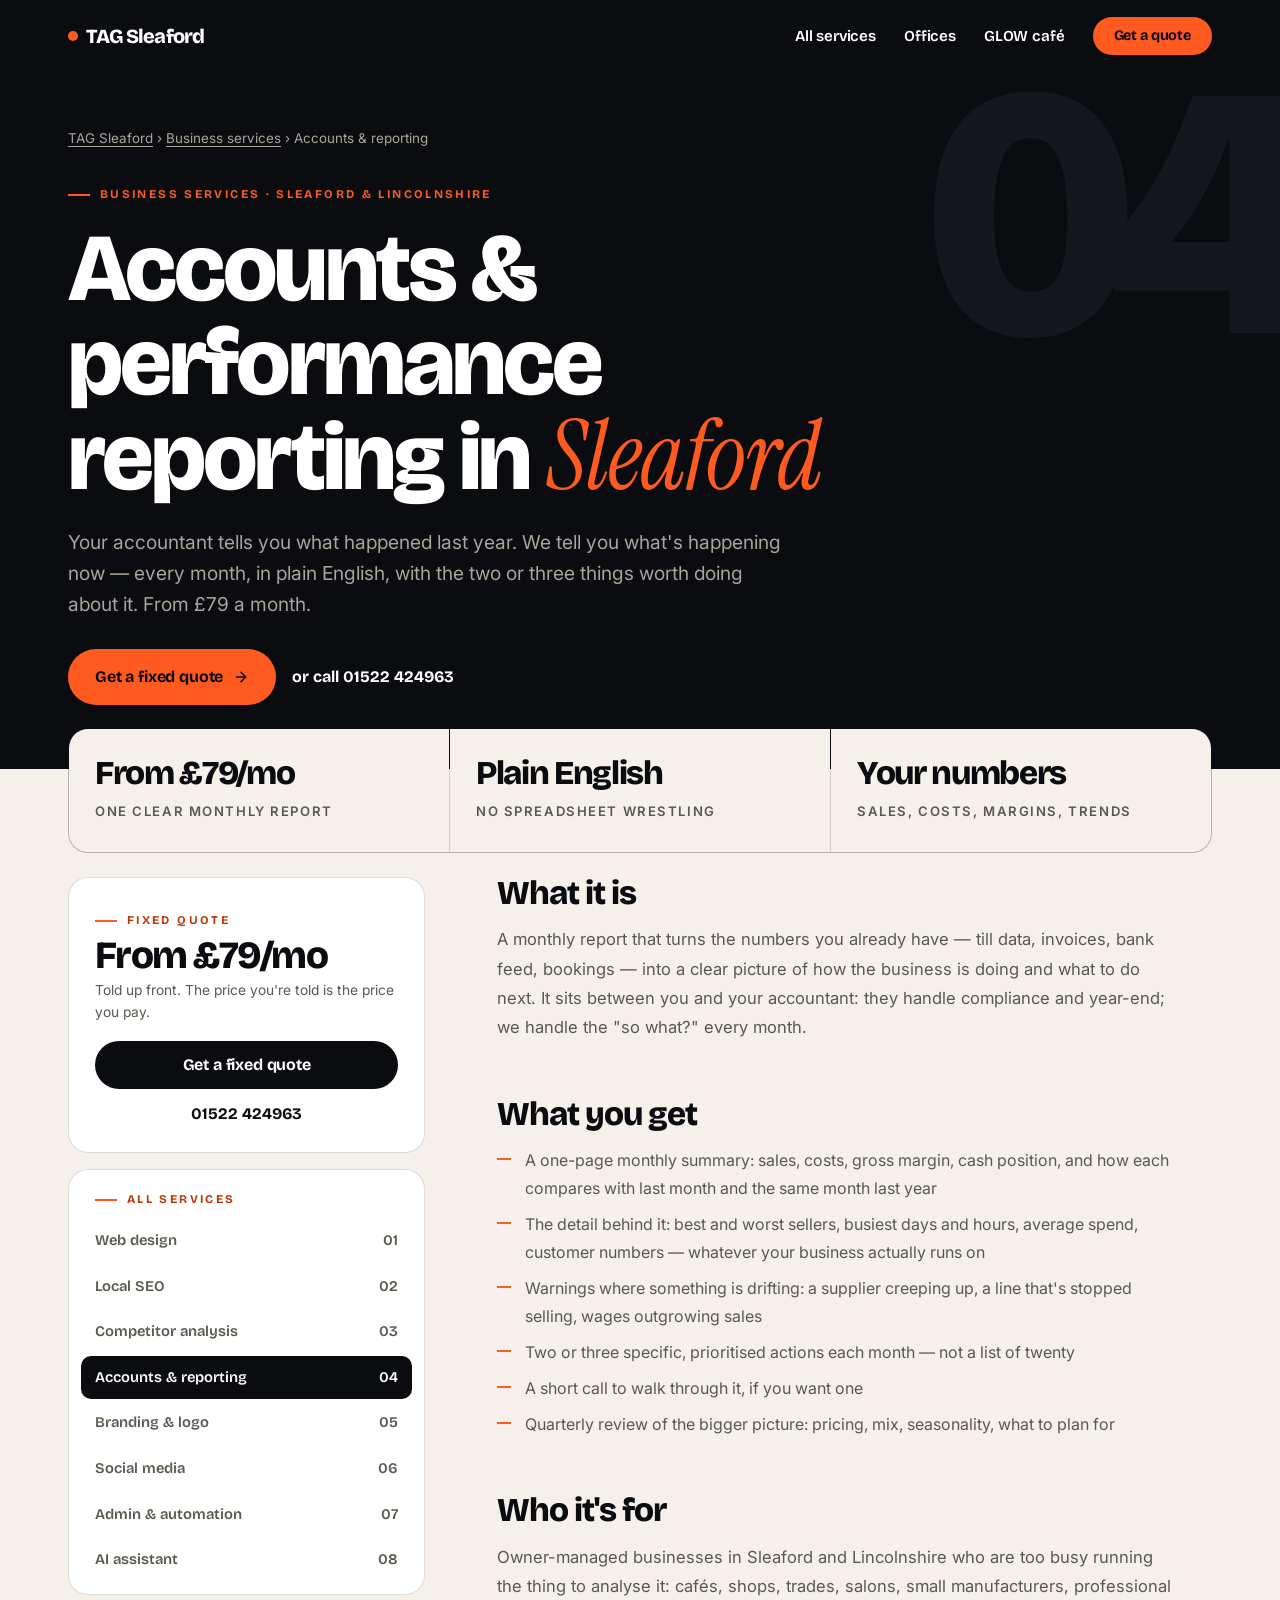
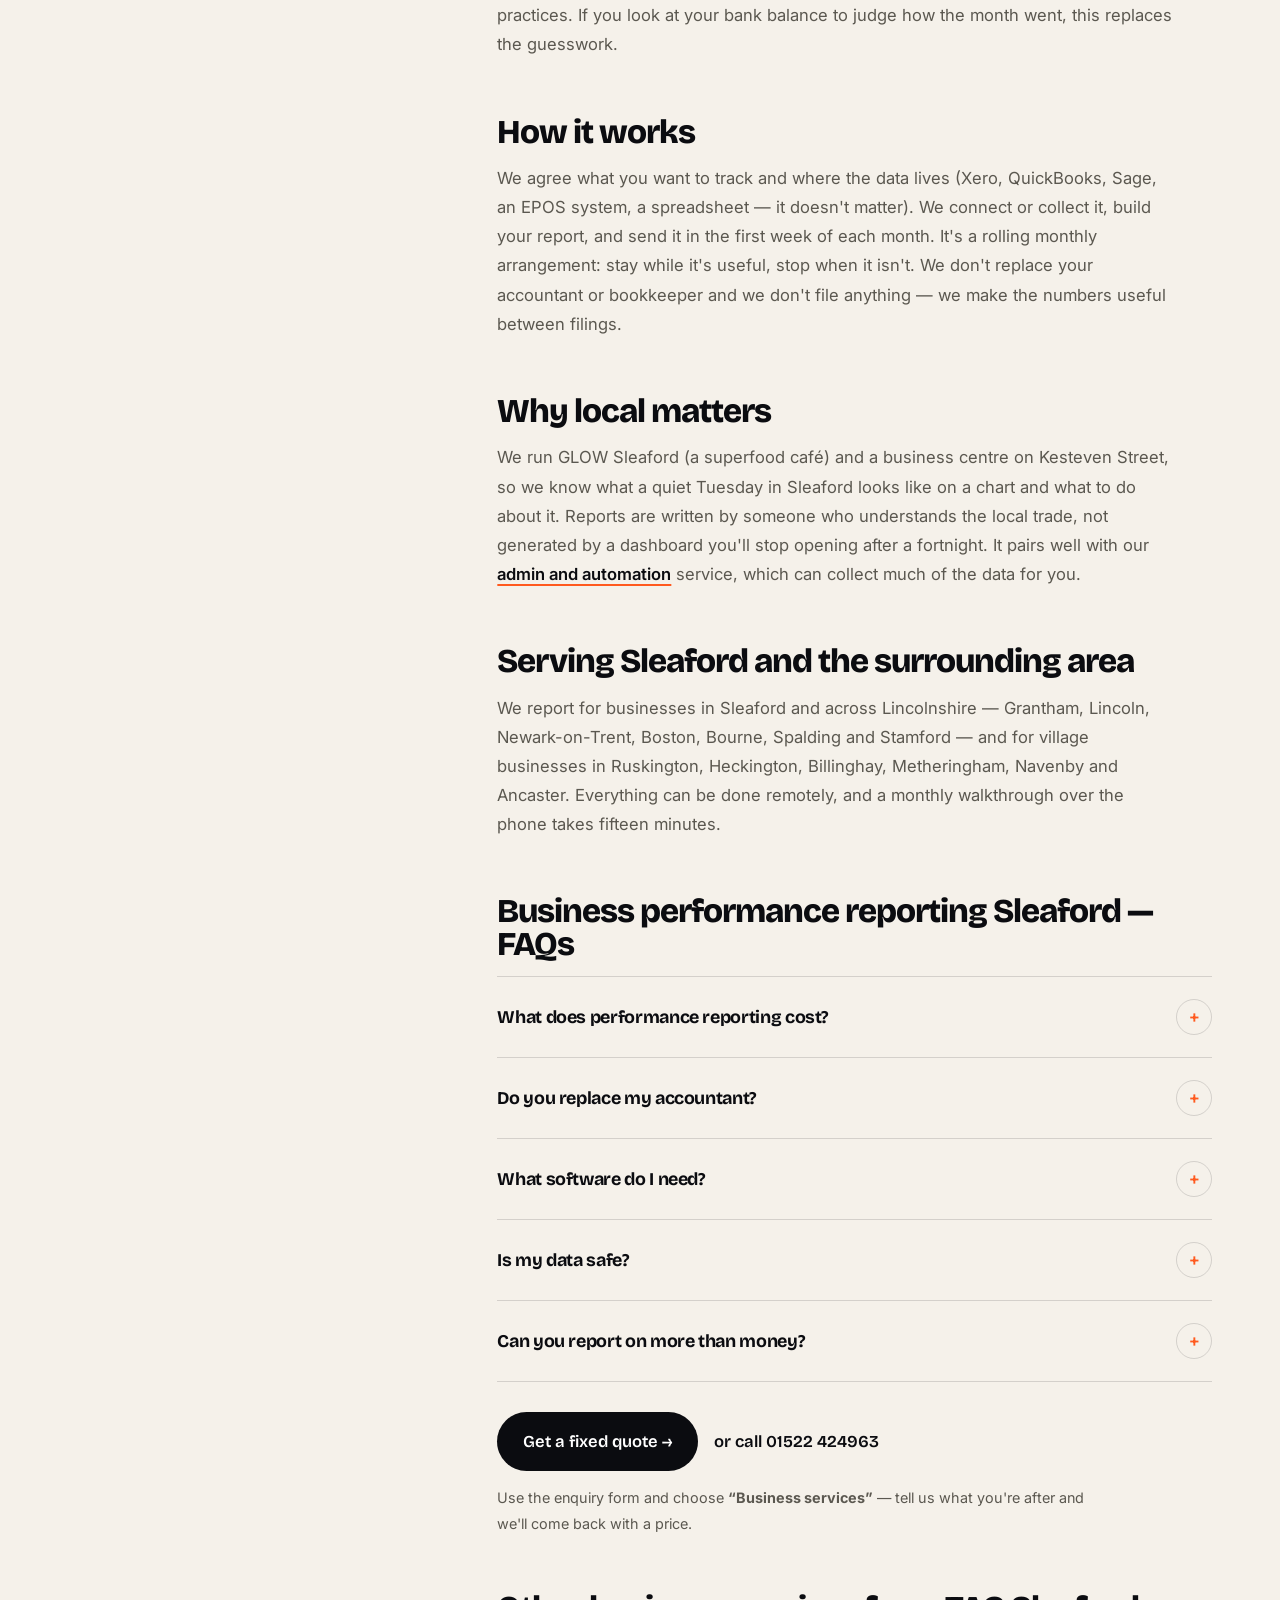
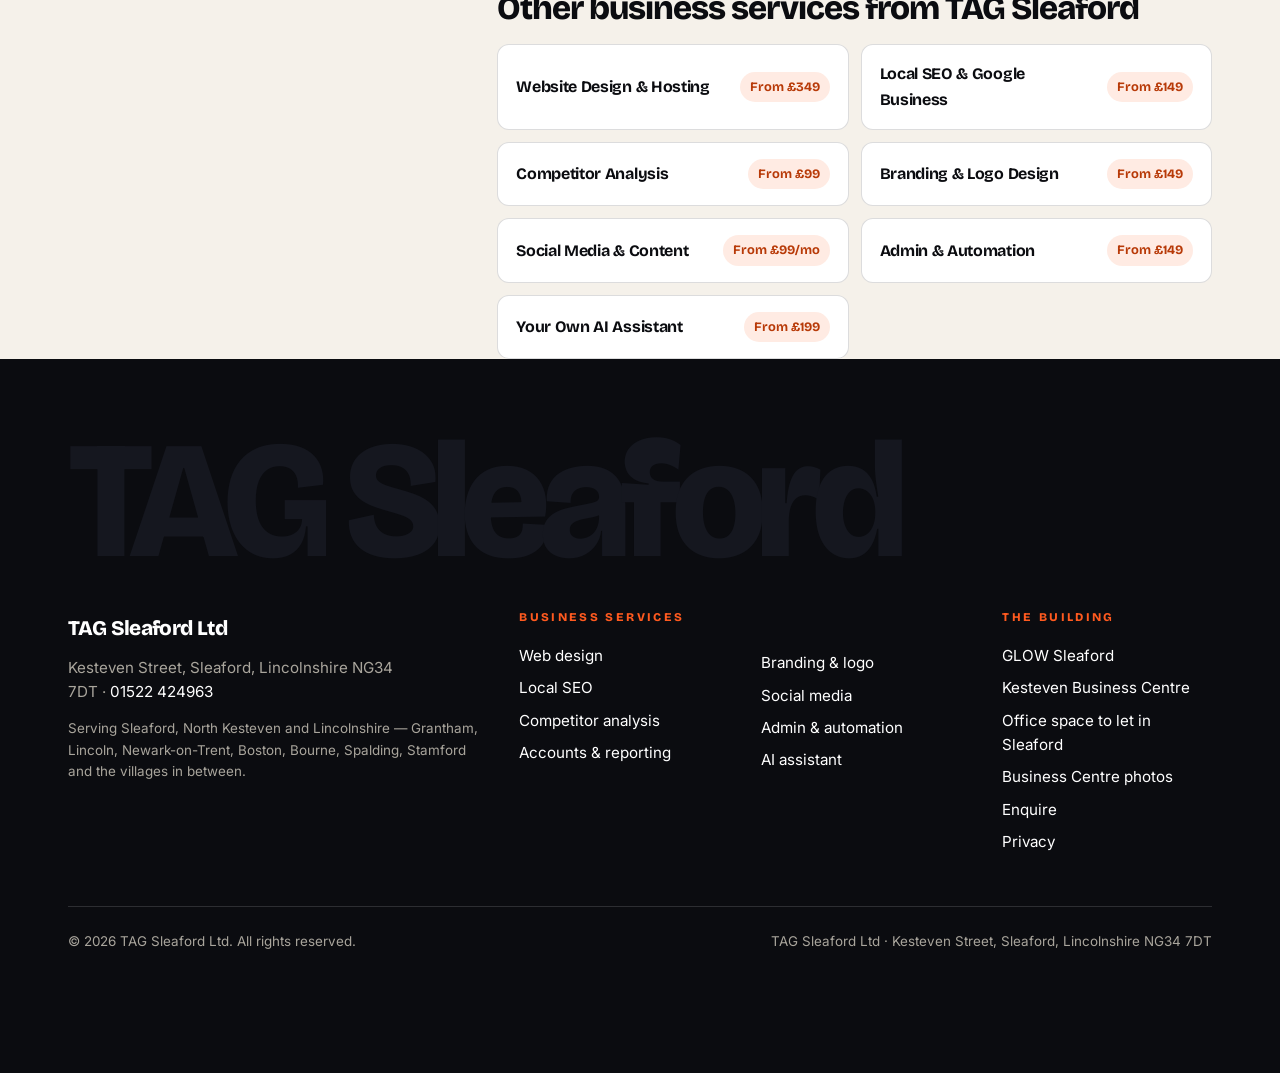
==== commit b9779962: "SEO audit: accounts-reporting-sleaford.html" ====
--- a/accounts-reporting-sleaford.html
+++ b/accounts-reporting-sleaford.html
@@ -1,10 +1,10 @@
 <!DOCTYPE html>
-<html lang="en">
+<html lang="en-GB">
 <head>
 <meta charset="UTF-8">
 <meta name="viewport" content="width=device-width, initial-scale=1.0">
-<title>Accounts &amp; Performance Reporting for Sleaford Businesses | From £79/mo | TAG Sleaford</title>
-<meta name="description" content="Monthly accounts and performance reporting from £79/month for Sleaford and Lincolnshire businesses — your sales, costs and margins explained in plain English, with the moves that grow your bottom line.">
+<title>Accounts &amp; Performance Reporting in Sleaford | TAG Sleaford</title>
+<meta name="description" content="Accounts and performance reporting in Sleaford from £79/month — sales, costs and margins explained in plain English, with the moves that grow your bottom line.">
 <link rel="icon" href="/favicon.svg" type="image/svg+xml">
 <meta name="theme-color" content="#0B0C10">
 <link rel="preconnect" href="https://fonts.googleapis.com">
@@ -20,16 +20,16 @@
 <meta name="ICBM" content="53.0082741, -0.3950016">
 <meta property="og:type" content="website">
 <meta property="og:site_name" content="TAG Sleaford">
-<meta property="og:title" content="Accounts &amp; Performance Reporting for Sleaford Businesses | From £79/mo | TAG Sleaford">
-<meta property="og:description" content="Monthly accounts and performance reporting from £79/month for Sleaford and Lincolnshire businesses — your sales, costs and margins explained in plain English, with the moves that grow your bottom line.">
+<meta property="og:title" content="Accounts &amp; Performance Reporting in Sleaford | TAG Sleaford">
+<meta property="og:description" content="Accounts and performance reporting in Sleaford from £79/month — sales, costs and margins explained in plain English, with the moves that grow your bottom line.">
 <meta property="og:url" content="https://tagsleaford.com/accounts-reporting-sleaford.html">
 <meta property="og:image" content="https://centre.tagsleaford.com/kbc-exterior.webp">
 <meta property="og:locale" content="en_GB">
 <meta name="twitter:card" content="summary_large_image">
-<meta name="twitter:title" content="Accounts &amp; Performance Reporting for Sleaford Businesses | From £79/mo | TAG Sleaford">
-<meta name="twitter:description" content="Monthly accounts and performance reporting from £79/month for Sleaford and Lincolnshire businesses — your sales, costs and margins explained in plain English, with the moves that grow your bottom line.">
+<meta name="twitter:title" content="Accounts &amp; Performance Reporting in Sleaford | TAG Sleaford">
+<meta name="twitter:description" content="Accounts and performance reporting in Sleaford from £79/month — sales, costs and margins explained in plain English, with the moves that grow your bottom line.">
 <meta name="twitter:image" content="https://centre.tagsleaford.com/kbc-exterior.webp">
-<script type="application/ld+json">{"@context":"https://schema.org","@type":"Service","serviceType":"Business Performance Reporting","name":"Accounts & Performance Reporting in Sleaford","url":"https://tagsleaford.com/accounts-reporting-sleaford.html","description":"Monthly accounts and performance reporting from £79/month for Sleaford and Lincolnshire businesses — your sales, costs and margins explained in plain English, with the moves that grow your bottom line.","image":"https://centre.tagsleaford.com/kbc-exterior.webp","provider":{"@type":"ProfessionalService","name":"TAG Sleaford","url":"https://tagsleaford.com/","telephone":"+441522424963","address":{"@type":"PostalAddress","streetAddress":"Kesteven Street","addressLocality":"Sleaford","addressRegion":"Lincolnshire","postalCode":"NG34 7DT","addressCountry":"GB"}},"areaServed":[{"@type":"City","name":"Sleaford"},{"@type":"City","name":"Grantham"},{"@type":"City","name":"Lincoln"},{"@type":"City","name":"Newark-on-Trent"},{"@type":"City","name":"Boston"},{"@type":"City","name":"Bourne"},{"@type":"City","name":"Spalding"},{"@type":"City","name":"Stamford"},{"@type":"Place","name":"Ruskington"},{"@type":"Place","name":"Heckington"},{"@type":"Place","name":"Billinghay"},{"@type":"Place","name":"Metheringham"},{"@type":"Place","name":"Navenby"},{"@type":"Place","name":"Ancaster"},{"@type":"AdministrativeArea","name":"North Kesteven"},{"@type":"AdministrativeArea","name":"Lincolnshire"}],"offers":{"@type":"Offer","price":"79","priceCurrency":"GBP","priceSpecification":{"@type":"PriceSpecification","minPrice":"79","priceCurrency":"GBP"},"url":"https://centre.tagsleaford.com/#enquire"}}</script>
+<script type="application/ld+json">{"@context":"https://schema.org","@type":"Service","serviceType":"Business Performance Reporting","name":"Accounts & Performance Reporting in Sleaford","url":"https://tagsleaford.com/accounts-reporting-sleaford.html","description":"Accounts and performance reporting in Sleaford from £79/month — sales, costs and margins explained in plain English, with the moves that grow your bottom line.","image":"https://centre.tagsleaford.com/kbc-exterior.webp","provider":{"@type":"ProfessionalService","name":"TAG Sleaford","url":"https://tagsleaford.com/","telephone":"+441522424963","address":{"@type":"PostalAddress","streetAddress":"Kesteven Street","addressLocality":"Sleaford","addressRegion":"Lincolnshire","postalCode":"NG34 7DT","addressCountry":"GB"}},"areaServed":[{"@type":"City","name":"Sleaford"},{"@type":"City","name":"Grantham"},{"@type":"City","name":"Lincoln"},{"@type":"City","name":"Newark-on-Trent"},{"@type":"City","name":"Boston"},{"@type":"City","name":"Bourne"},{"@type":"City","name":"Spalding"},{"@type":"City","name":"Stamford"},{"@type":"Place","name":"Ruskington"},{"@type":"Place","name":"Heckington"},{"@type":"Place","name":"Billinghay"},{"@type":"Place","name":"Metheringham"},{"@type":"Place","name":"Navenby"},{"@type":"Place","name":"Ancaster"},{"@type":"AdministrativeArea","name":"North Kesteven"},{"@type":"AdministrativeArea","name":"Lincolnshire"}],"offers":{"@type":"Offer","price":"79","priceCurrency":"GBP","priceSpecification":{"@type":"PriceSpecification","minPrice":"79","priceCurrency":"GBP"},"url":"https://centre.tagsleaford.com/#enquire"}}</script>
 <script type="application/ld+json">{"@context":"https://schema.org","@type":"BreadcrumbList","itemListElement":[{"@type":"ListItem","position":1,"name":"TAG Sleaford","item":"https://tagsleaford.com/"},{"@type":"ListItem","position":2,"name":"Business services","item":"https://tagsleaford.com/#services"},{"@type":"ListItem","position":3,"name":"Accounts & performance reporting in Sleaford","item":"https://tagsleaford.com/accounts-reporting-sleaford.html"}]}</script>
 <script type="application/ld+json">{"@context":"https://schema.org","@type":"FAQPage","mainEntity":[{"@type":"Question","name":"What does performance reporting cost?","acceptedAnswer":{"@type":"Answer","text":"From £79 a month for a monthly report and a short walkthrough. More complex businesses — multiple sites, lots of product lines, several data sources — are quoted individually. No long contract; it's month to month."}},{"@type":"Question","name":"Do you replace my accountant?","acceptedAnswer":{"@type":"Answer","text":"No. Your accountant handles bookkeeping, tax and year-end. We take the numbers that already exist and make them useful every month, so you can make decisions before the year is over."}},{"@type":"Question","name":"What software do I need?","acceptedAnswer":{"@type":"Answer","text":"Whatever you already use. We work with Xero, QuickBooks, Sage, most EPOS and booking systems, and plain spreadsheets."}},{"@type":"Question","name":"Is my data safe?","acceptedAnswer":{"@type":"Answer","text":"We only access what we need, with your permission, and we never share it. You can revoke access at any time."}},{"@type":"Question","name":"Can you report on more than money?","acceptedAnswer":{"@type":"Answer","text":"Yes — footfall, bookings, website enquiries, reviews, social reach, staff hours: if it drives the business, it can go in the report."}}]}</script>
 </head>
@@ -102,9 +102,9 @@
         <p style="max-width:34ch">Kesteven Street, Sleaford, Lincolnshire NG34 7DT &middot; <a href="tel:+441522424963" style="color:#fff">01522 424963</a></p>
         <p class="serving" style="margin-top:14px">Serving Sleaford, North Kesteven and Lincolnshire &mdash; Grantham, Lincoln, Newark-on-Trent, Boston, Bourne, Spalding, Stamford and the villages in between.</p>
       </div>
-      <div class="foot-col"><h4>Business services</h4><a href="web-design-sleaford.html">Web design</a><a href="local-seo-sleaford.html">Local SEO</a><a href="competitor-analysis-sleaford.html">Competitor analysis</a><a href="accounts-reporting-sleaford.html">Accounts &amp; reporting</a></div>
-      <div class="foot-col"><h4>&nbsp;</h4><a href="branding-logo-design-sleaford.html">Branding &amp; logo</a><a href="social-media-sleaford.html">Social media</a><a href="admin-automation-sleaford.html">Admin &amp; automation</a><a href="ai-assistant-sleaford.html">AI assistant</a></div>
-      <div class="foot-col"><h4>The building</h4><a href="https://glowsleaford.com" rel="noopener">GLOW Sleaford</a><a href="https://centre.tagsleaford.com">Kesteven Business Centre</a><a href="https://centre.tagsleaford.com/#enquire">Enquire</a><a href="privacy.html">Privacy</a></div>
+      <div class="foot-col"><h3>Business services</h3><a href="web-design-sleaford.html">Web design</a><a href="local-seo-sleaford.html">Local SEO</a><a href="competitor-analysis-sleaford.html">Competitor analysis</a><a href="accounts-reporting-sleaford.html">Accounts &amp; reporting</a></div>
+      <div class="foot-col"><div class="foot-h" aria-hidden="true">&nbsp;</div><a href="branding-logo-design-sleaford.html">Branding &amp; logo</a><a href="social-media-sleaford.html">Social media</a><a href="admin-automation-sleaford.html">Admin &amp; automation</a><a href="ai-assistant-sleaford.html">AI assistant</a></div>
+      <div class="foot-col"><h3>The building</h3><a href="https://glowsleaford.com" rel="noopener">GLOW Sleaford</a><a href="https://centre.tagsleaford.com">Kesteven Business Centre</a><a href="https://centre.tagsleaford.com/office-space-sleaford.html">Office space to let in Sleaford</a><a href="https://centre.tagsleaford.com/gallery.html">Business Centre photos</a><a href="https://centre.tagsleaford.com/#enquire">Enquire</a><a href="privacy.html">Privacy</a></div>
     </div>
     <div class="foot-bottom"><span>&copy; <span id="yr"></span> TAG Sleaford Ltd. All rights reserved.</span><span>TAG Sleaford Ltd &middot; Kesteven Street, Sleaford, Lincolnshire NG34 7DT</span></div>
   </div>
--- a/styles.css
+++ b/styles.css
@@ -68,6 +68,7 @@
 .hero h1 .line>span{display:block;transform:translateY(110%);animation:rise .9s var(--ease) forwards}
 .hero h1 .line:nth-child(2)>span{animation-delay:.12s}
 .hero h1 .line:nth-child(3)>span{animation-delay:.24s}
+.hero h1 .h1-kicker{font-size:.3em;font-weight:600;letter-spacing:-.01em;line-height:1.2;color:var(--muted-dark);margin-top:.5em}
 @keyframes rise{to{transform:none}}
 .hero .em{position:relative;display:inline-block;color:#fff}
 .hero .em::after{content:"";position:absolute;left:0;right:0;bottom:.08em;height:.08em;background:var(--accent);transform:scaleX(0);transform-origin:left;animation:draw .8s var(--ease) .7s forwards}
@@ -186,7 +187,7 @@
 footer{background:var(--ink);color:var(--muted-dark);padding:72px 0 120px;position:relative;overflow:hidden}
 .foot-mark{font-family:var(--display);font-weight:800;font-size:clamp(3.4rem,13vw,12rem);line-height:.85;letter-spacing:-.06em;color:var(--ink-2);margin:0 0 40px;user-select:none}
 .foot-grid{display:grid;grid-template-columns:2fr 1fr 1fr 1fr;gap:32px;font-size:.95rem}
-.foot-col h4{font-family:var(--display);font-size:.74rem;letter-spacing:.2em;text-transform:uppercase;color:var(--accent);margin-bottom:16px}
+.foot-col h3,.foot-col .foot-h{font-family:var(--display);font-size:.74rem;letter-spacing:.2em;text-transform:uppercase;color:var(--accent);margin-bottom:16px}
 .foot-col a{display:block;padding:4px 0;color:#fff;transition:color .2s}
 .foot-col a:hover{color:var(--accent)}
 .foot-brand{color:#fff;font-family:var(--display);font-weight:800;font-size:1.3rem;letter-spacing:-.03em;margin-bottom:10px}
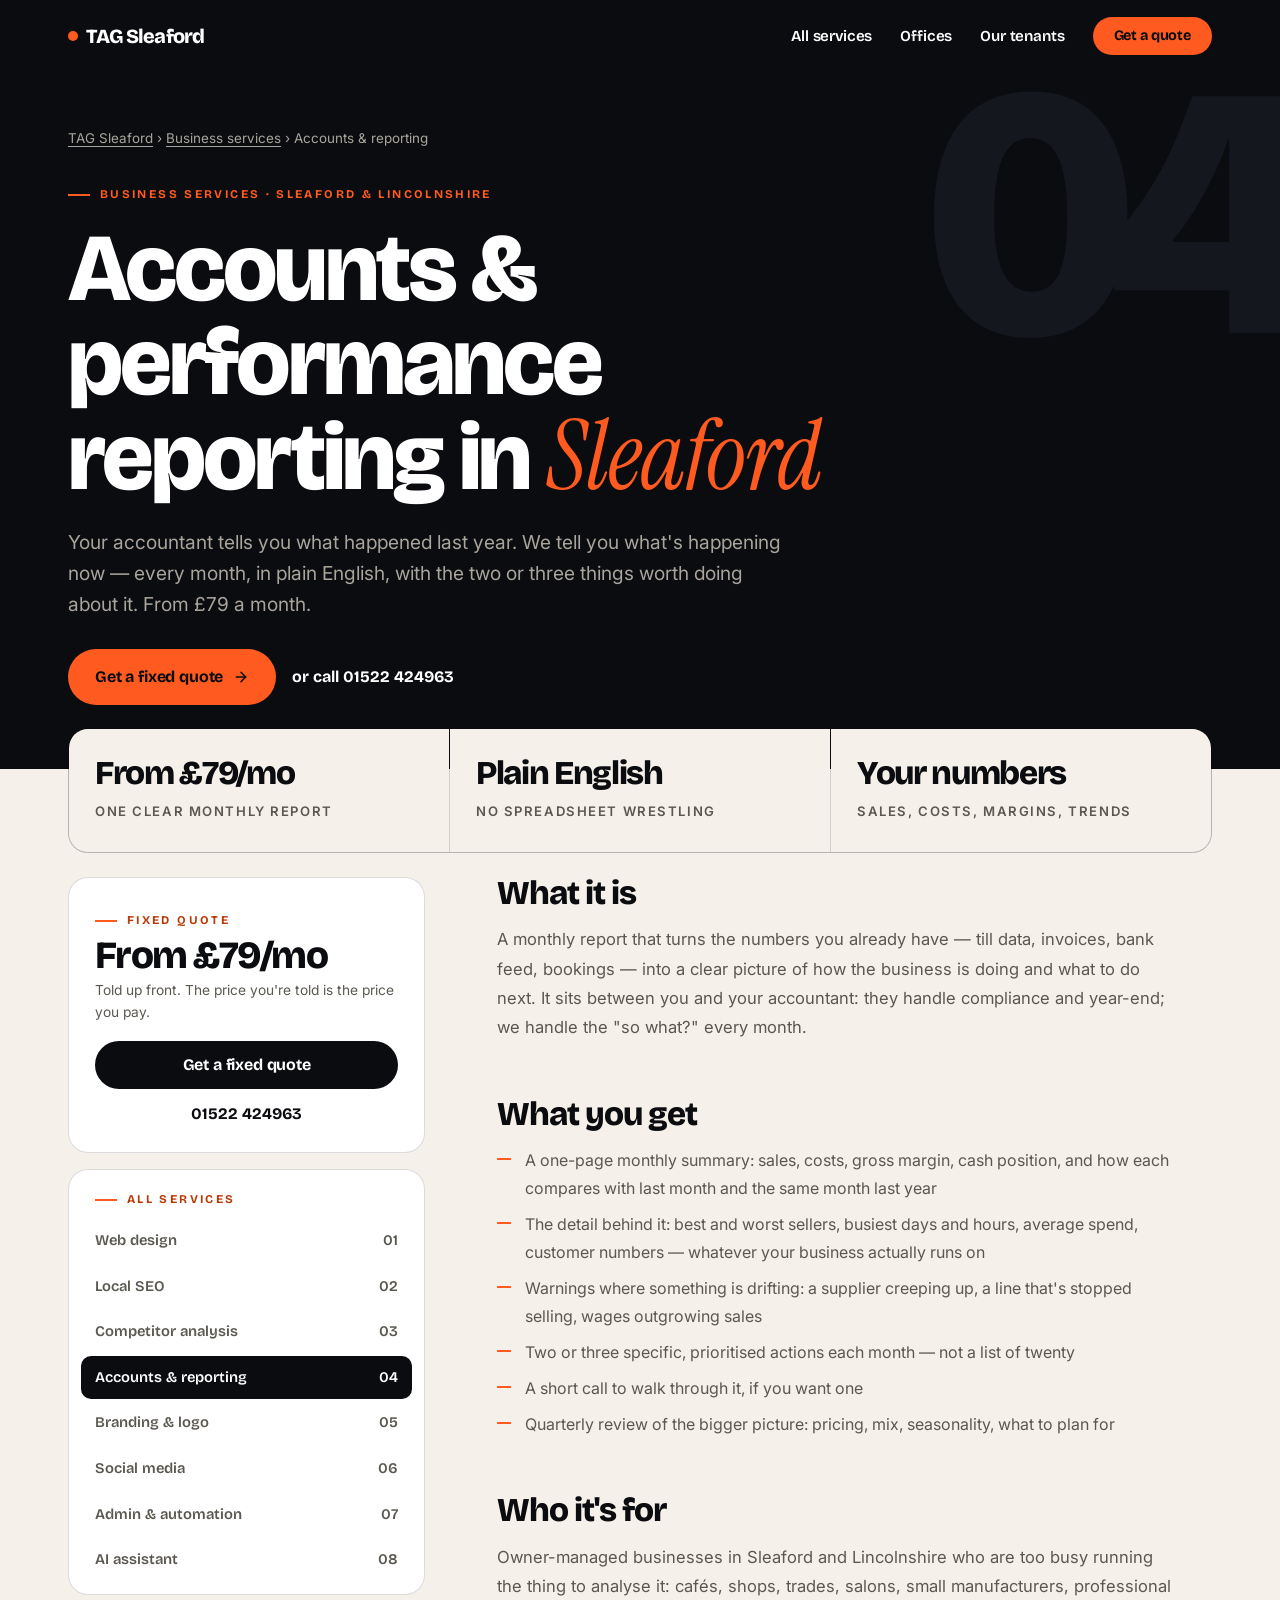
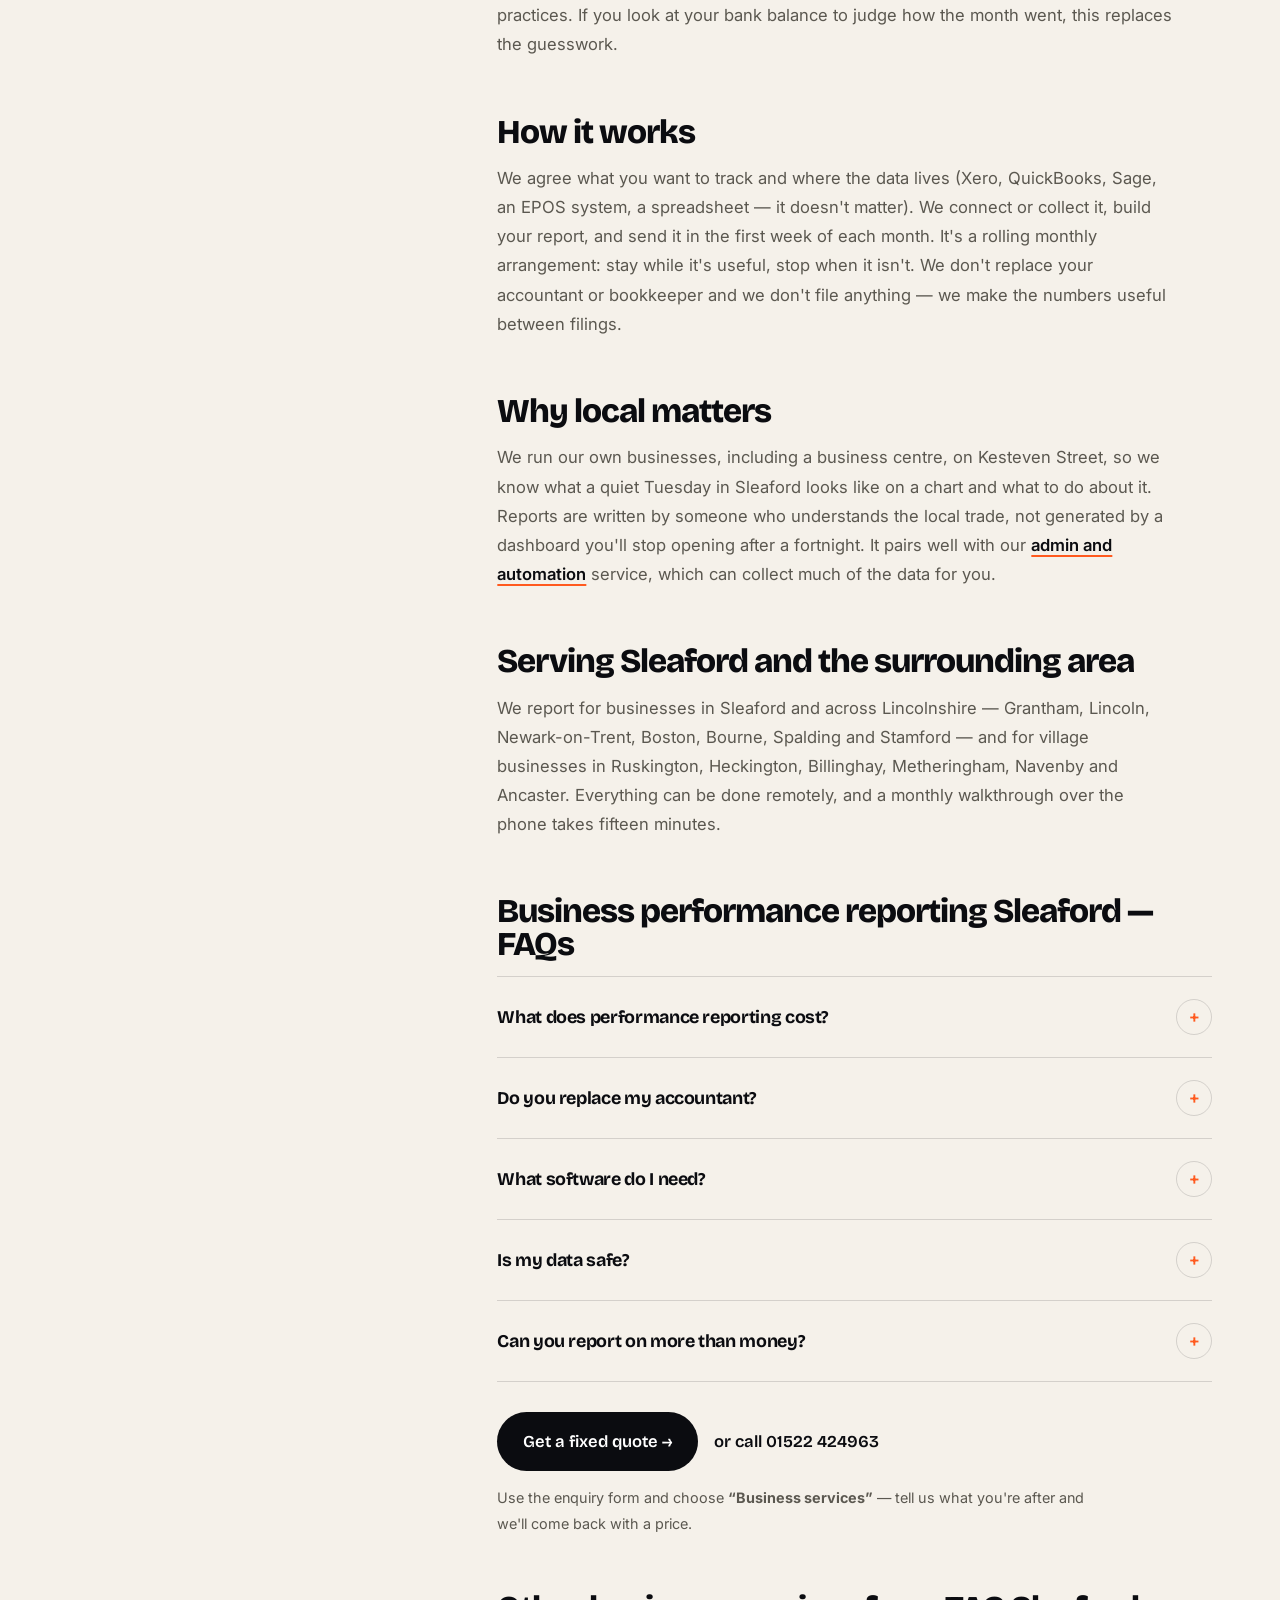
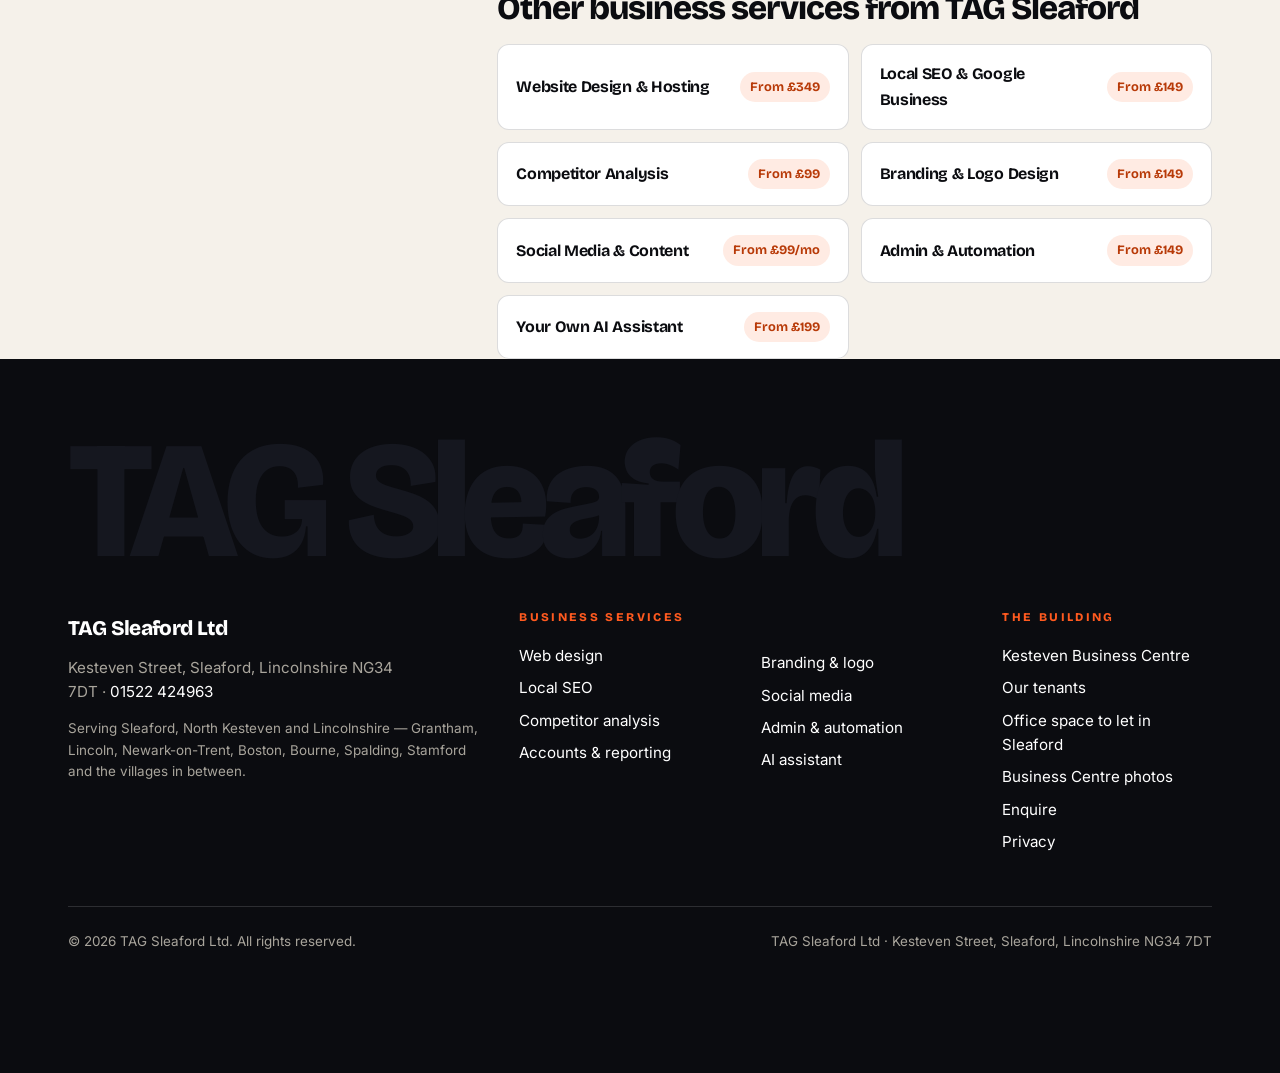
==== commit 4b0cd94a: "accounts-reporting-sleaford.html: remove GLOW from nav/footer/body; add Our tenants link" ====
--- a/accounts-reporting-sleaford.html
+++ b/accounts-reporting-sleaford.html
@@ -40,7 +40,7 @@
     <div class="nav-links">
       <a href="/#services">All services</a>
       <a href="https://centre.tagsleaford.com">Offices</a>
-      <a href="https://glowsleaford.com" rel="noopener">GLOW caf&eacute;</a>
+      <a href="https://centre.tagsleaford.com/tenants.html">Our tenants</a>
       <a class="btn btn-accent enq" href="https://centre.tagsleaford.com/#enquire">Get a quote</a>
     </div>
   </div>
@@ -80,7 +80,7 @@
 <h2>How it works</h2>
 <p>We agree what you want to track and where the data lives (Xero, QuickBooks, Sage, an EPOS system, a spreadsheet — it doesn't matter). We connect or collect it, build your report, and send it in the first week of each month. It's a rolling monthly arrangement: stay while it's useful, stop when it isn't. We don't replace your accountant or bookkeeper and we don't file anything — we make the numbers useful between filings.</p>
 <h2>Why local matters</h2>
-<p>We run GLOW Sleaford (a superfood café) and a business centre on Kesteven Street, so we know what a quiet Tuesday in Sleaford looks like on a chart and what to do about it. Reports are written by someone who understands the local trade, not generated by a dashboard you'll stop opening after a fortnight. It pairs well with our <a href="admin-automation-sleaford.html">admin and automation</a> service, which can collect much of the data for you.</p>
+<p>We run our own businesses, including a business centre, on Kesteven Street, so we know what a quiet Tuesday in Sleaford looks like on a chart and what to do about it. Reports are written by someone who understands the local trade, not generated by a dashboard you'll stop opening after a fortnight. It pairs well with our <a href="admin-automation-sleaford.html">admin and automation</a> service, which can collect much of the data for you.</p>
 
     <h2>Serving Sleaford and the surrounding area</h2>
     <p>We report for businesses in Sleaford and across Lincolnshire — Grantham, Lincoln, Newark-on-Trent, Boston, Bourne, Spalding and Stamford — and for village businesses in Ruskington, Heckington, Billinghay, Metheringham, Navenby and Ancaster. Everything can be done remotely, and a monthly walkthrough over the phone takes fifteen minutes.</p>
@@ -104,7 +104,7 @@
       </div>
       <div class="foot-col"><h3>Business services</h3><a href="web-design-sleaford.html">Web design</a><a href="local-seo-sleaford.html">Local SEO</a><a href="competitor-analysis-sleaford.html">Competitor analysis</a><a href="accounts-reporting-sleaford.html">Accounts &amp; reporting</a></div>
       <div class="foot-col"><div class="foot-h" aria-hidden="true">&nbsp;</div><a href="branding-logo-design-sleaford.html">Branding &amp; logo</a><a href="social-media-sleaford.html">Social media</a><a href="admin-automation-sleaford.html">Admin &amp; automation</a><a href="ai-assistant-sleaford.html">AI assistant</a></div>
-      <div class="foot-col"><h3>The building</h3><a href="https://glowsleaford.com" rel="noopener">GLOW Sleaford</a><a href="https://centre.tagsleaford.com">Kesteven Business Centre</a><a href="https://centre.tagsleaford.com/office-space-sleaford.html">Office space to let in Sleaford</a><a href="https://centre.tagsleaford.com/gallery.html">Business Centre photos</a><a href="https://centre.tagsleaford.com/#enquire">Enquire</a><a href="privacy.html">Privacy</a></div>
+      <div class="foot-col"><h3>The building</h3><a href="https://centre.tagsleaford.com">Kesteven Business Centre</a><a href="https://centre.tagsleaford.com/tenants.html">Our tenants</a><a href="https://centre.tagsleaford.com/office-space-sleaford.html">Office space to let in Sleaford</a><a href="https://centre.tagsleaford.com/gallery.html">Business Centre photos</a><a href="https://centre.tagsleaford.com/#enquire">Enquire</a><a href="privacy.html">Privacy</a></div>
     </div>
     <div class="foot-bottom"><span>&copy; <span id="yr"></span> TAG Sleaford Ltd. All rights reserved.</span><span>TAG Sleaford Ltd &middot; Kesteven Street, Sleaford, Lincolnshire NG34 7DT</span></div>
   </div>
--- a/styles.css
+++ b/styles.css
@@ -63,7 +63,7 @@
 .hero::after{content:"";position:absolute;inset:0;z-index:-1;background:linear-gradient(180deg,rgba(11,12,16,.35) 0%,rgba(11,12,16,.55) 55%,var(--ink) 100%)}
 @keyframes kb{from{transform:scale(1)}to{transform:scale(1.1) translate(-1.5%,-1%)}}
 .hero-grid{display:grid;grid-template-columns:minmax(0,7fr) minmax(0,5fr);gap:48px;align-items:end}
-.hero h1{font-size:clamp(3.1rem,9.2vw,8.4rem);line-height:.92;margin:22px 0 28px;letter-spacing:-.045em}
+.hero h1{font-size:clamp(3.1rem,9.2vw,7.2rem);line-height:.92;margin:22px 0 28px;letter-spacing:-.045em}
 .hero h1 .line{display:block;overflow:hidden}
 .hero h1 .line>span{display:block;transform:translateY(110%);animation:rise .9s var(--ease) forwards}
 .hero h1 .line:nth-child(2)>span{animation-delay:.12s}
@@ -98,6 +98,10 @@
 .door p{max-width:44ch;color:rgba(255,255,255,.82);font-size:1.02rem;margin-bottom:22px}
 .door .btn{align-self:flex-start;background:rgba(255,255,255,.1);border-color:rgba(255,255,255,.3);color:#fff;backdrop-filter:blur(8px)}
 .door:hover .btn{background:var(--accent);border-color:var(--accent);color:var(--ink);gap:16px}
+.door-actions{display:flex;align-items:center;flex-wrap:wrap;gap:14px 24px}
+.door .door-link::after{content:"";position:absolute;inset:0;z-index:1}
+.door-more{position:relative;z-index:2;font-family:var(--display);font-weight:700;font-size:.92rem;color:#fff;opacity:.85;border-bottom:1.5px solid rgba(255,255,255,.35);padding-bottom:2px;transition:color .2s,border-color .2s,opacity .2s}
+.door-more:hover{color:var(--accent);border-color:var(--accent);opacity:1}
 @media(max-width:760px){.doors{flex-direction:column;min-height:0}.door{min-height:62vh}.door:hover{flex:1 1 0}.door::after{top:auto;bottom:0;left:0;right:0;width:auto;height:1px}}
 
 /* ---------- Marquee ---------- */
